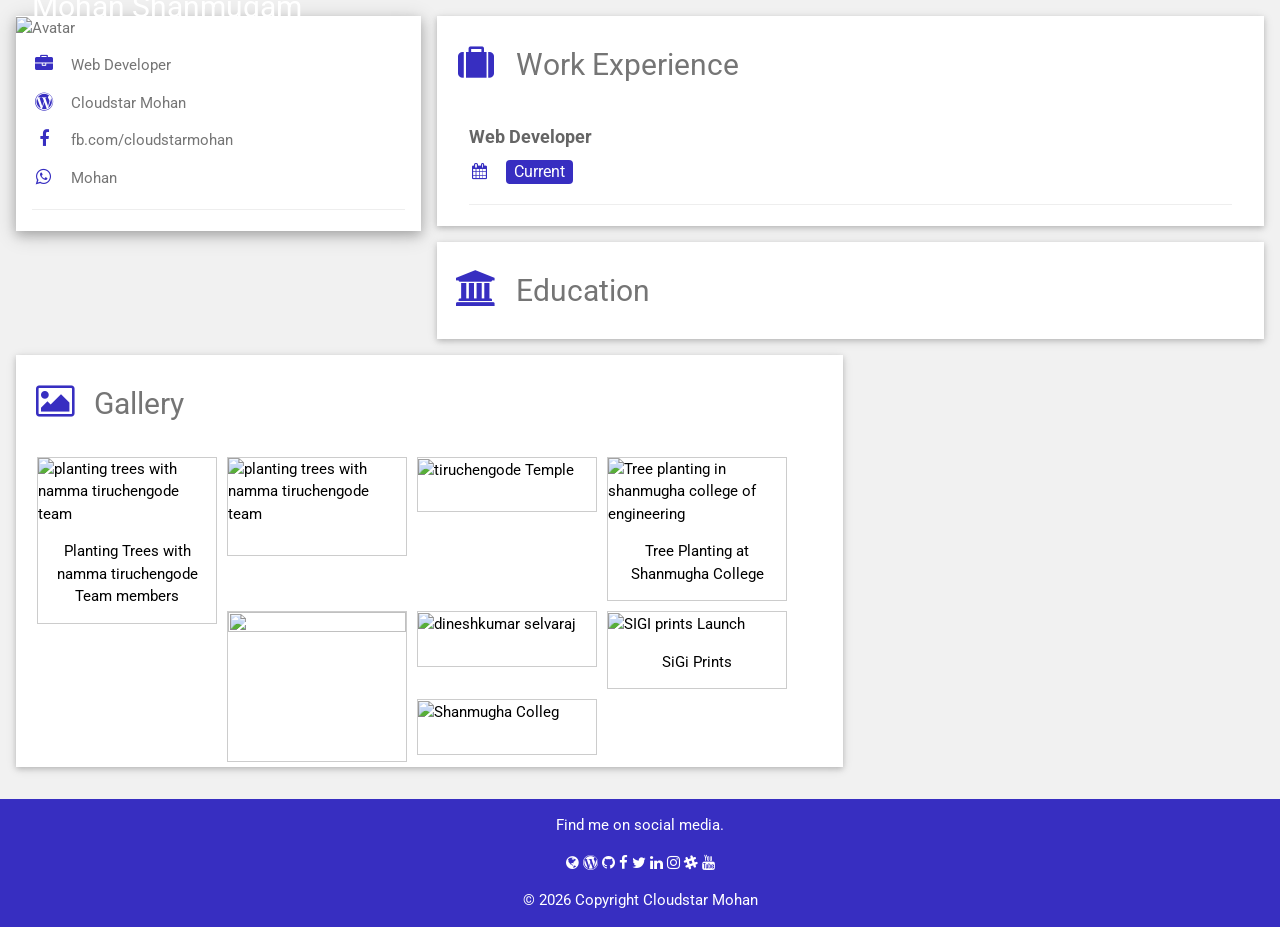
==== index.html @ 9fc10b06 "Updated images" ====
<!DOCTYPE html>
<html>
    <head>
        <title>Welcome to Mohan!</title>
        <meta charset="UTF-8">
        <meta name="description" content="Welcome to mohan If you never try,you will never know">
        <meta name="keywords" content="mohan shanmugam,mohan tiruchegode">
        <meta name="author" content="Cloudstar Mohan">
        <meta name="language" content="English">
        <meta name="title" content="Welcome to Mohan!">
        <meta http-equiv="Content-Type" content="text/html; charset=utf-8">
        <meta name="robots" content="index, follow">
        <meta name="viewport" content="width=device-width, initial-scale=1">
        <link rel="stylesheet" href="https://www.w3schools.com/w3css/4/w3.css">
        <link rel='stylesheet' href='https://fonts.googleapis.com/css?family=Roboto'>
        <link rel="stylesheet" href="https://cdnjs.cloudflare.com/ajax/libs/font-awesome/4.7.0/css/font-awesome.min.css">
        <script src="https://ajax.googleapis.com/ajax/libs/jquery/3.5.1/jquery.min.js"></script>
        <meta name="google-site-verification" content="20pYR0O_GjnphWqsQ9as8OMhZTx6H99dcuvhOZ9eCOA" />
    
        <link rel="apple-touch-icon" sizes="57x57" href="images/favicon/apple-icon-57x57.png">
        <link rel="apple-touch-icon" sizes="60x60" href="images/favicon/apple-icon-60x60.png">
        <link rel="apple-touch-icon" sizes="72x72" href="images/favicon/apple-icon-72x72.png">
        <link rel="apple-touch-icon" sizes="76x76" href="images/favicon/apple-icon-76x76.png">
        <link rel="apple-touch-icon" sizes="114x114" href="images/favicon/apple-icon-114x114.png">
        <link rel="apple-touch-icon" sizes="120x120" href="images/favicon/apple-icon-120x120.png">
        <link rel="apple-touch-icon" sizes="144x144" href="images/favicon/apple-icon-144x144.png">
        <link rel="apple-touch-icon" sizes="152x152" href="images/favicon/apple-icon-152x152.png">
        <link rel="apple-touch-icon" sizes="180x180" href="images/favicon/apple-icon-180x180.png">
        <link rel="icon" type="image/png" sizes="192x192"  href="images/favicon/android-icon-192x192.png">
        <link rel="icon" type="image/png" sizes="32x32" href="images/favicon/favicon-32x32.png">
        <link rel="icon" type="image/png" sizes="96x96" href="images/favicon/favicon-96x96.png">
        <link rel="icon" type="image/png" sizes="16x16" href="images/favicon/favicon-16x16.png">
        <link rel="manifest" href="images/favicon/manifest.json">
        <meta name="msapplication-TileColor" content="#ffffff">
        <meta name="msapplication-TileImage" content="/ms-icon-144x144.png">
        <meta name="theme-color" content="#ffffff">
        <script type="application/ld+json">
            {
              "@context": "https://schema.org/",
              "@type": "Person",
              "name": "Mohan Shanmugam",
              "url": "https://spmohansp.github.io/",
              "image": "https://pbs.twimg.com/profile_images/1181215652310159364/Az5nVfEx_400x400.jpg",
              "sameAs": [
                "https://www.facebook.com/cloudstarmohan",
                "https://twitter.com/cloudstarmohan",
                "https://www.instagram.com/cloudstarmohan/",
                "https://www.youtube.com/channel/UCcbaJ6l5lbjIK69pZAny0ig",
                "http://ca.linkedin.com/in/cloudstarmohan",
                "https://spmohansp.github.io/",
                "https://spmohansp.github.io/"
              ],
              "jobTitle": "Web Developer"  
            }
            </script>
        <style>
            html,body,h1,h2,h3,h4,h5,h6 {font-family: "Roboto", sans-serif}
        </style>
    </head>
    <body class="w3-light-grey">
        <!-- Page Container -->
        <div class="w3-content w3-margin-top" style="max-width:1400px;">
            <!-- The Grid -->
            <div class="w3-row-padding">
                <!-- Left Column -->
                <div class="w3-third">
                    <div class="w3-white w3-text-grey w3-card-4">
                        <div class="w3-display-container">
                            <img src="https://pbs.twimg.com/profile_images/1181215652310159364/Az5nVfEx.jpg" style="width:100%" alt="Avatar">
                            <div class="w3-display-bottomleft w3-container w3-text-black">
                                <h2 style="color: white;">Mohan Shanmugam</h2>
                            </div>
                        </div>
                        <div class="w3-container">
                            <p><i class="fa fa-briefcase fa-fw w3-margin-right w3-large w3-text-teal"></i>Web Developer</p>
                            <p><i class="fa fa-wordpress fa-fw w3-margin-right w3-large w3-text-teal"></i><a href="https://cloudstarmohan.wordpress.com?ref_src=cloudstarmohan.github.com" target="_blank" style="text-decoration: none;">Cloudstar Mohan</a></p>
                            <p><i class="fa fa-facebook fa-fw w3-margin-right w3-large w3-text-teal"></i><a href="https://www.facebook.com/cloudstarmohan" target="_blank" style="text-decoration: none;">fb.com/cloudstarmohan</a></p>
                            <p><i class="fa fa-whatsapp fa-fw w3-margin-right w3-large w3-text-teal"></i>Mohan</p>
                            <hr>
                        </div>
                    </div>
                    <br>
                    <!-- End Left Column -->
                </div>
                <!-- Right Column -->
                <div class="w3-twothird">
                    <div class="w3-container w3-card w3-white w3-margin-bottom">
                        <h2 class="w3-text-grey w3-padding-16"><i class="fa fa-suitcase fa-fw w3-margin-right w3-xxlarge w3-text-teal"></i>Work Experience</h2>
                        <div class="w3-container">
                            <h5 class="w3-opacity"><b>Web Developer</b></h5>
                            <h6 class="w3-text-teal"><i class="fa fa-calendar fa-fw w3-margin-right"></i><span class="w3-tag w3-teal w3-round">Current</span></h6>
                            <hr>
                        </div>
                    </div>
                </div>
                <!-- educational div start -->
                <div class="w3-twothird">
                    <div class="w3-container w3-card w3-white w3-margin-bottom">
                        <h2 class="w3-text-grey w3-padding-16"><i class="fa fa-university fa-fw w3-margin-right w3-xxlarge w3-text-teal"></i>Education</h2>
                    </div>
                </div>
                <!-- educational div end -->
                <!-- Gallery code start -->
                <div class="w3-twothird">
                    <div class="w3-container w3-card w3-white w3-margin-bottom">
                        <h2 class="w3-text-grey w3-padding-16"><i class="fa fa-picture-o fa-fw w3-margin-right w3-xxlarge w3-text-teal"></i>Gallery</h2>
                        <!-- gallery image div start -->
						<div class="gallery">
							<img src="https://pbs.twimg.com/media/EdORzdRUEAE439M?format=jpg"  alt="planting trees with namma tiruchengode team" width="600" height="400">
							<div class="desc">Planting Trees with namma tiruchengode Team members</div>
						</div>
						<div class="gallery">
							<img src="https://pbs.twimg.com/media/EGSGIFkVAAELLV9?format=jpg&name=medium"  alt="planting trees with namma tiruchengode team" width="600" height="400">
							<div class="desc"></div>
						</div>
                        <div class="gallery">
							<img src="https://pbs.twimg.com/media/DvCMXxbVAAAxocO?format=jpg&name=4096x4096"  alt="tiruchengode Temple" width="600" height="400">
							<div class="desc"></div>
						</div>
                        <div class="gallery">
							<img src="https://pbs.twimg.com/media/DnN-LceVYAAs_gH?format=jpg&name=4096x4096"  alt="Tree planting in shanmugha college of engineering" width="600" height="400">
							<div class="desc">Tree Planting at Shanmugha College</div>
						</div>
                        <div class="gallery">
							<img src="https://pbs.twimg.com/media/DhB4CJaVMAAocGD?format=jpg&name=4096x4096" width="600" height="400">
							<div class="desc"></div>
						</div>
                        <div class="gallery">
							<img src="https://pbs.twimg.com/media/DVNIh_hUMAAF3G3?format=jpg&name=4096x4096" alt="dineshkumar selvaraj" width="600" height="400">
							<div class="desc"></div>
						</div>
                        <div class="gallery">
							<img src="https://pbs.twimg.com/media/DR0stEOVQAEfaA_?format=jpg&name=large" alt="SIGI prints Launch" width="600" height="400">
							<div class="desc">SiGi Prints</div>
						</div>
                        <div class="gallery">
							<img src="https://pbs.twimg.com/media/ChxEnrcUgAEN3kF?format=jpg&name=900x900" alt="Shanmugha Colleg" width="600" height="400">
							<div class="desc"></div>
						</div>
						<!-- gallery image div end -->
                    </div>
                </div>
                <!-- gallery end -->
            </div>
        </div>
        <footer class="w3-container w3-teal w3-center w3-margin-top">
	        <p>Find me on social media.</p>
	       	<a href="https://spmohansp.github.io" target="_blank"><i class="fa fa-globe w3-hover-opacity"></i></a>
			<a href="https://cloudstarmohan.wordpress.com" target="_blank"><i class="fa fa-wordpress w3-hover-opacity"></i></a>
			<a href="https://github.com/spmohansp" target="_blank"><i class="fa fa-github w3-hover-opacity"></i></a>
			<a href="https://www.facebook.com/cloudstarmohan" target="_blank"><i class="fa fa-facebook w3-hover-opacity"></i></a>
			<a href="https://www.twitter.com/cloudstarmohan" target="_blank"><i class="fa fa-twitter w3-hover-opacity"></i></a>
			<a href="http://ca.linkedin.com/in/cloudstarmohan" target="_blank"><i class="fa fa-linkedin w3-hover-opacity"></i></a>
			<a href="https://www.instagram.com/cloudstarmohan/" target="_blank"><i class="fa fa-instagram w3-hover-opacity"></i></a>
			<a href="https://app.slack.com/client/T432XN8QH/D748UH8JZ" target="_blank"><i class="fa fa-slack w3-hover-opacity"></i></a>
			<a href="https://bit.ly/Padikattugal" target="_blank"><i class="fa fa-youtube w3-hover-opacity"></i></a>
            <p>© <span id="copyright"></span> Copyright <a href="https://spmohansp.github.io" target="_blank" style="text-decoration: none;">Cloudstar Mohan</a></p>
        </footer>
    </body>
    <style type="text/css">
    	.w3-teal, .w3-hover-teal:hover {
		    color: #fff!important;
		    background-color: #372ec1!important;
		}
		.w3-text-teal, .w3-hover-text-teal:hover {
		    color: #372ec1!important;
		}
		div.gallery {
		  margin: 5px;
		  border: 1px solid #ccc;
		  float: left;
		  width: 180px;
		}

		div.gallery:hover {
		  border: 2px solid #372ec1;
		}

		div.gallery img {
		  width: 100%;
		  height: auto;
		}

		div.desc {
		  padding: 15px;
		  text-align: center;
		}
    </style>
    <script>
        const d = new Date();
        $('#copyright').html(d.getFullYear());
    </script>
    <!-- Global site tag (gtag.js) - Google Analytics -->
    <script async src="https://www.googletagmanager.com/gtag/js?id=G-PQPQYTK1W7"></script>
    <script>
        window.dataLayer = window.dataLayer || [];
        function gtag(){dataLayer.push(arguments);}
        gtag('js', new Date());

        gtag('config', 'G-PQPQYTK1W7');
    </script>
</html>
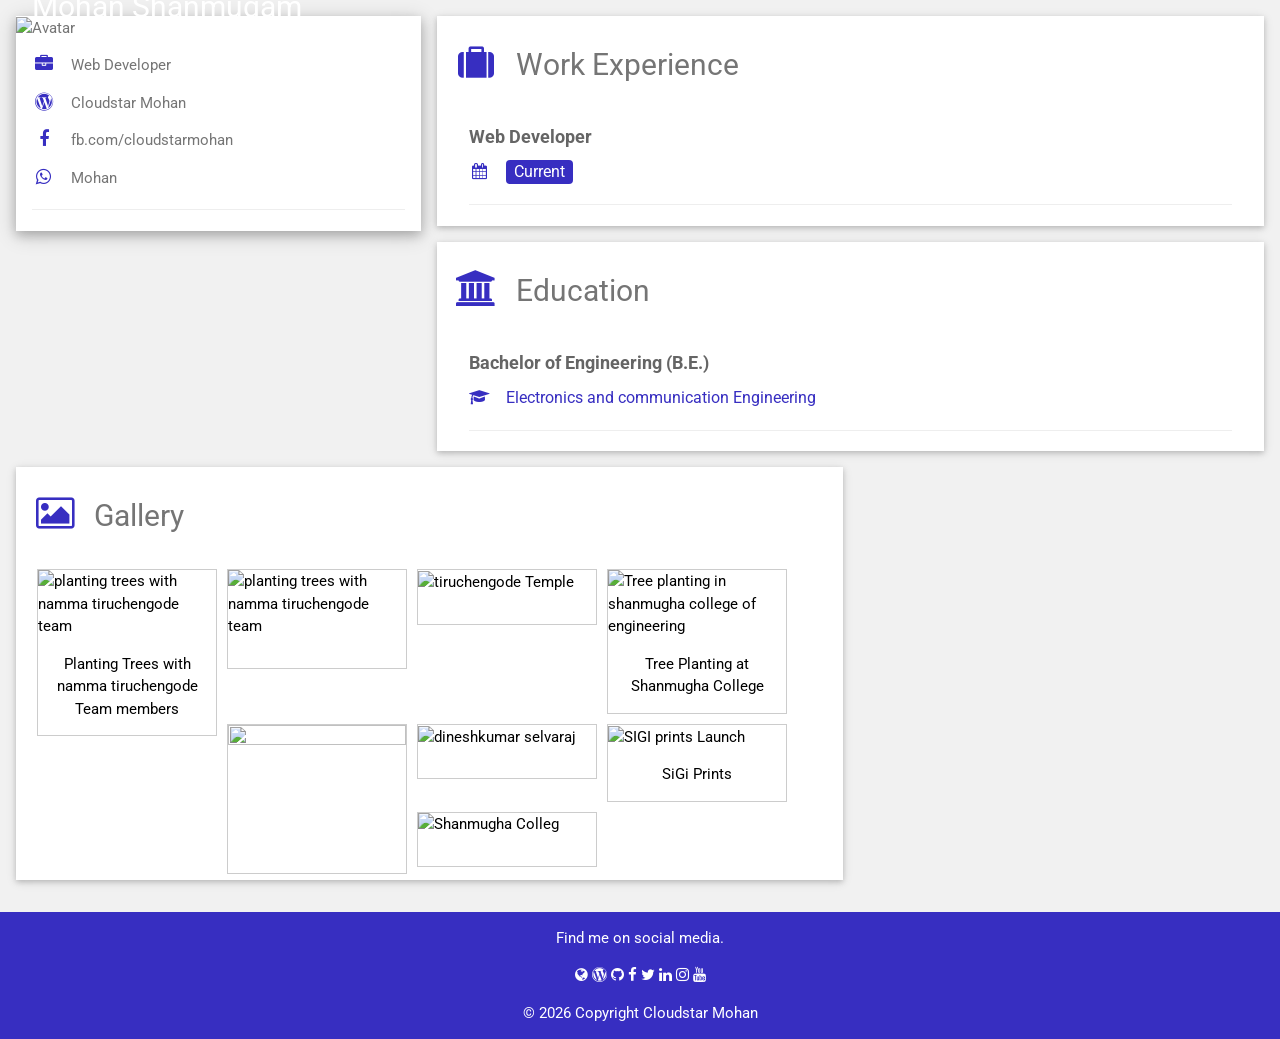
==== commit d967f411: "url changes" ====
--- a/index.html
+++ b/index.html
@@ -1,202 +1 @@
-<!DOCTYPE html>
-<html>
-    <head>
-        <title>Welcome to Mohan!</title>
-        <meta charset="UTF-8">
-        <meta name="description" content="Welcome to mohan If you never try,you will never know">
-        <meta name="keywords" content="mohan shanmugam,mohan tiruchegode">
-        <meta name="author" content="Cloudstar Mohan">
-        <meta name="language" content="English">
-        <meta name="title" content="Welcome to Mohan!">
-        <meta http-equiv="Content-Type" content="text/html; charset=utf-8">
-        <meta name="robots" content="index, follow">
-        <meta name="viewport" content="width=device-width, initial-scale=1">
-        <link rel="stylesheet" href="https://www.w3schools.com/w3css/4/w3.css">
-        <link rel='stylesheet' href='https://fonts.googleapis.com/css?family=Roboto'>
-        <link rel="stylesheet" href="https://cdnjs.cloudflare.com/ajax/libs/font-awesome/4.7.0/css/font-awesome.min.css">
-        <script src="https://ajax.googleapis.com/ajax/libs/jquery/3.5.1/jquery.min.js"></script>
-        <meta name="google-site-verification" content="20pYR0O_GjnphWqsQ9as8OMhZTx6H99dcuvhOZ9eCOA" />
-    
-        <link rel="apple-touch-icon" sizes="57x57" href="images/favicon/apple-icon-57x57.png">
-        <link rel="apple-touch-icon" sizes="60x60" href="images/favicon/apple-icon-60x60.png">
-        <link rel="apple-touch-icon" sizes="72x72" href="images/favicon/apple-icon-72x72.png">
-        <link rel="apple-touch-icon" sizes="76x76" href="images/favicon/apple-icon-76x76.png">
-        <link rel="apple-touch-icon" sizes="114x114" href="images/favicon/apple-icon-114x114.png">
-        <link rel="apple-touch-icon" sizes="120x120" href="images/favicon/apple-icon-120x120.png">
-        <link rel="apple-touch-icon" sizes="144x144" href="images/favicon/apple-icon-144x144.png">
-        <link rel="apple-touch-icon" sizes="152x152" href="images/favicon/apple-icon-152x152.png">
-        <link rel="apple-touch-icon" sizes="180x180" href="images/favicon/apple-icon-180x180.png">
-        <link rel="icon" type="image/png" sizes="192x192"  href="images/favicon/android-icon-192x192.png">
-        <link rel="icon" type="image/png" sizes="32x32" href="images/favicon/favicon-32x32.png">
-        <link rel="icon" type="image/png" sizes="96x96" href="images/favicon/favicon-96x96.png">
-        <link rel="icon" type="image/png" sizes="16x16" href="images/favicon/favicon-16x16.png">
-        <link rel="manifest" href="images/favicon/manifest.json">
-        <meta name="msapplication-TileColor" content="#ffffff">
-        <meta name="msapplication-TileImage" content="/ms-icon-144x144.png">
-        <meta name="theme-color" content="#ffffff">
-        <script type="application/ld+json">
-            {
-              "@context": "https://schema.org/",
-              "@type": "Person",
-              "name": "Mohan Shanmugam",
-              "url": "https://spmohansp.github.io/",
-              "image": "https://pbs.twimg.com/profile_images/1181215652310159364/Az5nVfEx_400x400.jpg",
-              "sameAs": [
-                "https://www.facebook.com/cloudstarmohan",
-                "https://twitter.com/cloudstarmohan",
-                "https://www.instagram.com/cloudstarmohan/",
-                "https://www.youtube.com/channel/UCcbaJ6l5lbjIK69pZAny0ig",
-                "http://ca.linkedin.com/in/cloudstarmohan",
-                "https://spmohansp.github.io/",
-                "https://spmohansp.github.io/"
-              ],
-              "jobTitle": "Web Developer"  
-            }
-            </script>
-        <style>
-            html,body,h1,h2,h3,h4,h5,h6 {font-family: "Roboto", sans-serif}
-        </style>
-    </head>
-    <body class="w3-light-grey">
-        <!-- Page Container -->
-        <div class="w3-content w3-margin-top" style="max-width:1400px;">
-            <!-- The Grid -->
-            <div class="w3-row-padding">
-                <!-- Left Column -->
-                <div class="w3-third">
-                    <div class="w3-white w3-text-grey w3-card-4">
-                        <div class="w3-display-container">
-                            <img src="https://pbs.twimg.com/profile_images/1181215652310159364/Az5nVfEx.jpg" style="width:100%" alt="Avatar">
-                            <div class="w3-display-bottomleft w3-container w3-text-black">
-                                <h2 style="color: white;">Mohan Shanmugam</h2>
-                            </div>
-                        </div>
-                        <div class="w3-container">
-                            <p><i class="fa fa-briefcase fa-fw w3-margin-right w3-large w3-text-teal"></i>Web Developer</p>
-                            <p><i class="fa fa-wordpress fa-fw w3-margin-right w3-large w3-text-teal"></i><a href="https://cloudstarmohan.wordpress.com?ref_src=cloudstarmohan.github.com" target="_blank" style="text-decoration: none;">Cloudstar Mohan</a></p>
-                            <p><i class="fa fa-facebook fa-fw w3-margin-right w3-large w3-text-teal"></i><a href="https://www.facebook.com/cloudstarmohan" target="_blank" style="text-decoration: none;">fb.com/cloudstarmohan</a></p>
-                            <p><i class="fa fa-whatsapp fa-fw w3-margin-right w3-large w3-text-teal"></i>Mohan</p>
-                            <hr>
-                        </div>
-                    </div>
-                    <br>
-                    <!-- End Left Column -->
-                </div>
-                <!-- Right Column -->
-                <div class="w3-twothird">
-                    <div class="w3-container w3-card w3-white w3-margin-bottom">
-                        <h2 class="w3-text-grey w3-padding-16"><i class="fa fa-suitcase fa-fw w3-margin-right w3-xxlarge w3-text-teal"></i>Work Experience</h2>
-                        <div class="w3-container">
-                            <h5 class="w3-opacity"><b>Web Developer</b></h5>
-                            <h6 class="w3-text-teal"><i class="fa fa-calendar fa-fw w3-margin-right"></i><span class="w3-tag w3-teal w3-round">Current</span></h6>
-                            <hr>
-                        </div>
-                    </div>
-                </div>
-                <!-- educational div start -->
-                <div class="w3-twothird">
-                    <div class="w3-container w3-card w3-white w3-margin-bottom">
-                        <h2 class="w3-text-grey w3-padding-16"><i class="fa fa-university fa-fw w3-margin-right w3-xxlarge w3-text-teal"></i>Education</h2>
-                    </div>
-                </div>
-                <!-- educational div end -->
-                <!-- Gallery code start -->
-                <div class="w3-twothird">
-                    <div class="w3-container w3-card w3-white w3-margin-bottom">
-                        <h2 class="w3-text-grey w3-padding-16"><i class="fa fa-picture-o fa-fw w3-margin-right w3-xxlarge w3-text-teal"></i>Gallery</h2>
-                        <!-- gallery image div start -->
-						<div class="gallery">
-							<img src="https://pbs.twimg.com/media/EdORzdRUEAE439M?format=jpg"  alt="planting trees with namma tiruchengode team" width="600" height="400">
-							<div class="desc">Planting Trees with namma tiruchengode Team members</div>
-						</div>
-						<div class="gallery">
-							<img src="https://pbs.twimg.com/media/EGSGIFkVAAELLV9?format=jpg&name=medium"  alt="planting trees with namma tiruchengode team" width="600" height="400">
-							<div class="desc"></div>
-						</div>
-                        <div class="gallery">
-							<img src="https://pbs.twimg.com/media/DvCMXxbVAAAxocO?format=jpg&name=4096x4096"  alt="tiruchengode Temple" width="600" height="400">
-							<div class="desc"></div>
-						</div>
-                        <div class="gallery">
-							<img src="https://pbs.twimg.com/media/DnN-LceVYAAs_gH?format=jpg&name=4096x4096"  alt="Tree planting in shanmugha college of engineering" width="600" height="400">
-							<div class="desc">Tree Planting at Shanmugha College</div>
-						</div>
-                        <div class="gallery">
-							<img src="https://pbs.twimg.com/media/DhB4CJaVMAAocGD?format=jpg&name=4096x4096" width="600" height="400">
-							<div class="desc"></div>
-						</div>
-                        <div class="gallery">
-							<img src="https://pbs.twimg.com/media/DVNIh_hUMAAF3G3?format=jpg&name=4096x4096" alt="dineshkumar selvaraj" width="600" height="400">
-							<div class="desc"></div>
-						</div>
-                        <div class="gallery">
-							<img src="https://pbs.twimg.com/media/DR0stEOVQAEfaA_?format=jpg&name=large" alt="SIGI prints Launch" width="600" height="400">
-							<div class="desc">SiGi Prints</div>
-						</div>
-                        <div class="gallery">
-							<img src="https://pbs.twimg.com/media/ChxEnrcUgAEN3kF?format=jpg&name=900x900" alt="Shanmugha Colleg" width="600" height="400">
-							<div class="desc"></div>
-						</div>
-						<!-- gallery image div end -->
-                    </div>
-                </div>
-                <!-- gallery end -->
-            </div>
-        </div>
-        <footer class="w3-container w3-teal w3-center w3-margin-top">
-	        <p>Find me on social media.</p>
-	       	<a href="https://spmohansp.github.io" target="_blank"><i class="fa fa-globe w3-hover-opacity"></i></a>
-			<a href="https://cloudstarmohan.wordpress.com" target="_blank"><i class="fa fa-wordpress w3-hover-opacity"></i></a>
-			<a href="https://github.com/spmohansp" target="_blank"><i class="fa fa-github w3-hover-opacity"></i></a>
-			<a href="https://www.facebook.com/cloudstarmohan" target="_blank"><i class="fa fa-facebook w3-hover-opacity"></i></a>
-			<a href="https://www.twitter.com/cloudstarmohan" target="_blank"><i class="fa fa-twitter w3-hover-opacity"></i></a>
-			<a href="http://ca.linkedin.com/in/cloudstarmohan" target="_blank"><i class="fa fa-linkedin w3-hover-opacity"></i></a>
-			<a href="https://www.instagram.com/cloudstarmohan/" target="_blank"><i class="fa fa-instagram w3-hover-opacity"></i></a>
-			<a href="https://app.slack.com/client/T432XN8QH/D748UH8JZ" target="_blank"><i class="fa fa-slack w3-hover-opacity"></i></a>
-			<a href="https://bit.ly/Padikattugal" target="_blank"><i class="fa fa-youtube w3-hover-opacity"></i></a>
-            <p>© <span id="copyright"></span> Copyright <a href="https://spmohansp.github.io" target="_blank" style="text-decoration: none;">Cloudstar Mohan</a></p>
-        </footer>
-    </body>
-    <style type="text/css">
-    	.w3-teal, .w3-hover-teal:hover {
-		    color: #fff!important;
-		    background-color: #372ec1!important;
-		}
-		.w3-text-teal, .w3-hover-text-teal:hover {
-		    color: #372ec1!important;
-		}
-		div.gallery {
-		  margin: 5px;
-		  border: 1px solid #ccc;
-		  float: left;
-		  width: 180px;
-		}
-
-		div.gallery:hover {
-		  border: 2px solid #372ec1;
-		}
-
-		div.gallery img {
-		  width: 100%;
-		  height: auto;
-		}
-
-		div.desc {
-		  padding: 15px;
-		  text-align: center;
-		}
-    </style>
-    <script>
-        const d = new Date();
-        $('#copyright').html(d.getFullYear());
-    </script>
-    <!-- Global site tag (gtag.js) - Google Analytics -->
-    <script async src="https://www.googletagmanager.com/gtag/js?id=G-PQPQYTK1W7"></script>
-    <script>
-        window.dataLayer = window.dataLayer || [];
-        function gtag(){dataLayer.push(arguments);}
-        gtag('js', new Date());
-
-        gtag('config', 'G-PQPQYTK1W7');
-    </script>
-</html>
+<!DOCTYPE html> <html> <head> <title>Welcome to Mohan!</title> <meta charset="UTF-8"> <meta name="description" content="Welcome to mohan If you never try,you will never know"> <meta name="keywords" content="mohan shanmugam,mohan tiruchegode"> <meta name="author" content="Cloudstar Mohan"> <meta name="language" content="English"> <meta name="title" content="Welcome to Mohan!"> <meta http-equiv="Content-Type" content="text/html; charset=utf-8"> <meta name="robots" content="index, follow"> <meta name="viewport" content="width=device-width, initial-scale=1"> <link rel="stylesheet" href="https://www.w3schools.com/w3css/4/w3.css"> <link rel='stylesheet' href='https://fonts.googleapis.com/css?family=Roboto'> <link rel="stylesheet" href="https://cdnjs.cloudflare.com/ajax/libs/font-awesome/4.7.0/css/font-awesome.min.css"> <script src="https://ajax.googleapis.com/ajax/libs/jquery/3.5.1/jquery.min.js"></script> <meta name="google-site-verification" content="20pYR0O_GjnphWqsQ9as8OMhZTx6H99dcuvhOZ9eCOA" /> <link rel="apple-touch-icon" sizes="57x57" href="images/favicon/apple-icon-57x57.png"> <link rel="apple-touch-icon" sizes="60x60" href="images/favicon/apple-icon-60x60.png"> <link rel="apple-touch-icon" sizes="72x72" href="images/favicon/apple-icon-72x72.png"> <link rel="apple-touch-icon" sizes="76x76" href="images/favicon/apple-icon-76x76.png"> <link rel="apple-touch-icon" sizes="114x114" href="images/favicon/apple-icon-114x114.png"> <link rel="apple-touch-icon" sizes="120x120" href="images/favicon/apple-icon-120x120.png"> <link rel="apple-touch-icon" sizes="144x144" href="images/favicon/apple-icon-144x144.png"> <link rel="apple-touch-icon" sizes="152x152" href="images/favicon/apple-icon-152x152.png"> <link rel="apple-touch-icon" sizes="180x180" href="images/favicon/apple-icon-180x180.png"> <link rel="icon" type="image/png" sizes="192x192"  href="images/favicon/android-icon-192x192.png"> <link rel="icon" type="image/png" sizes="32x32" href="images/favicon/favicon-32x32.png"> <link rel="icon" type="image/png" sizes="96x96" href="images/favicon/favicon-96x96.png"> <link rel="icon" type="image/png" sizes="16x16" href="images/favicon/favicon-16x16.png"> <link rel="manifest" href="images/favicon/manifest.json"> <meta name="msapplication-TileColor" content="#ffffff"> <meta name="msapplication-TileImage" content="/ms-icon-144x144.png"> <meta name="theme-color" content="#ffffff"> <script type="application/ld+json"> { "@context": "https://schema.org/", "@type": "Person", "name": "Mohan Shanmugam", "url": "https://spmohansp.github.io/", "image": "https://pbs.twimg.com/profile_images/1181215652310159364/Az5nVfEx_400x400.jpg", "sameAs": [ "https://www.facebook.com/cloudstarmohan", "https://twitter.com/cloudstarmohan", "https://www.instagram.com/cloudstarmohan/", "https://www.youtube.com/channel/UCcbaJ6l5lbjIK69pZAny0ig", "http://ca.linkedin.com/in/cloudstarmohan", "https://spmohansp.github.io/", "https://spmohansp.github.io/" ], "jobTitle": "Web Developer" } </script> <style> html,body,h1,h2,h3,h4,h5,h6 {font-family: "Roboto", sans-serif} </style> </head> <body class="w3-light-grey"> <!-- Page Container --> <div class="w3-content w3-margin-top" style="max-width:1400px;"> <!-- The Grid --> <div class="w3-row-padding"> <!-- Left Column --> <div class="w3-third"> <div class="w3-white w3-text-grey w3-card-4"> <div class="w3-display-container"> <img src="https://pbs.twimg.com/profile_images/1181215652310159364/Az5nVfEx.jpg" style="width:100%" alt="Avatar"> <div class="w3-display-bottomleft w3-container w3-text-black"> <h2 style="color: white;">Mohan Shanmugam</h2> </div> </div> <div class="w3-container"> <p><i class="fa fa-briefcase fa-fw w3-margin-right w3-large w3-text-teal"></i>Web Developer</p> <p><i class="fa fa-wordpress fa-fw w3-margin-right w3-large w3-text-teal"></i><a href="https://cloudstarmohan.wordpress.com?ref_src=spmohansp.github.com" target="_blank" style="text-decoration: none;">Cloudstar Mohan</a></p> <p><i class="fa fa-facebook fa-fw w3-margin-right w3-large w3-text-teal"></i><a href="https://www.facebook.com/cloudstarmohan" target="_blank" style="text-decoration: none;">fb.com/cloudstarmohan</a></p> <p><i class="fa fa-whatsapp fa-fw w3-margin-right w3-large w3-text-teal"></i>Mohan</p> <hr> </div> </div> <br> <!-- End Left Column --> </div> <!-- Right Column --> <div class="w3-twothird"> <div class="w3-container w3-card w3-white w3-margin-bottom"> <h2 class="w3-text-grey w3-padding-16"><i class="fa fa-suitcase fa-fw w3-margin-right w3-xxlarge w3-text-teal"></i>Work Experience</h2> <div class="w3-container"> <h5 class="w3-opacity"><b>Web Developer</b></h5> <h6 class="w3-text-teal"><i class="fa fa-calendar fa-fw w3-margin-right"></i><span class="w3-tag w3-teal w3-round">Current</span></h6> <hr> </div> </div> </div> <!-- educational div start --> <div class="w3-twothird"> <div class="w3-container w3-card w3-white w3-margin-bottom"> <h2 class="w3-text-grey w3-padding-16"><i class="fa fa-university fa-fw w3-margin-right w3-xxlarge w3-text-teal"></i>Education</h2> <div class="w3-container"> <h5 class="w3-opacity"><b>Bachelor of Engineering (B.E.)</b></h5> <h6 class="w3-text-teal"><i class="fa fa-graduation-cap fa-fw w3-margin-right"></i>Electronics and communication Engineering</h6> <hr> </div> </div> </div> <!-- educational div end --> <!-- Gallery code start --> <div class="w3-twothird"> <div class="w3-container w3-card w3-white w3-margin-bottom"> <h2 class="w3-text-grey w3-padding-16"><i class="fa fa-picture-o fa-fw w3-margin-right w3-xxlarge w3-text-teal"></i>Gallery</h2> <!-- gallery image div start --> <div class="gallery"> <img src="https://pbs.twimg.com/media/EdORzdRUEAE439M?format=jpg"  alt="planting trees with namma tiruchengode team" width="600" height="400"> <div class="desc">Planting Trees with namma tiruchengode Team members</div> </div> <div class="gallery"> <img src="https://pbs.twimg.com/media/EGSGIFkVAAELLV9?format=jpg&name=medium"  alt="planting trees with namma tiruchengode team" width="600" height="400"> <div class="desc"></div> </div> <div class="gallery"> <img src="https://pbs.twimg.com/media/DvCMXxbVAAAxocO?format=jpg&name=4096x4096"  alt="tiruchengode Temple" width="600" height="400"> <div class="desc"></div> </div> <div class="gallery"> <img src="https://pbs.twimg.com/media/DnN-LceVYAAs_gH?format=jpg&name=4096x4096"  alt="Tree planting in shanmugha college of engineering" width="600" height="400"> <div class="desc">Tree Planting at Shanmugha College</div> </div> <div class="gallery"> <img src="https://pbs.twimg.com/media/DhB4CJaVMAAocGD?format=jpg&name=4096x4096" width="600" height="400"> <div class="desc"></div> </div> <div class="gallery"> <img src="https://pbs.twimg.com/media/DVNIh_hUMAAF3G3?format=jpg&name=4096x4096" alt="dineshkumar selvaraj" width="600" height="400"> <div class="desc"></div> </div> <div class="gallery"> <img src="https://pbs.twimg.com/media/DR0stEOVQAEfaA_?format=jpg&name=large" alt="SIGI prints Launch" width="600" height="400"> <div class="desc">SiGi Prints</div> </div> <div class="gallery"> <img src="https://pbs.twimg.com/media/ChxEnrcUgAEN3kF?format=jpg&name=900x900" alt="Shanmugha Colleg" width="600" height="400"> <div class="desc"></div> </div> <!-- gallery image div end --> </div> </div> <!-- gallery end --> </div> </div> <footer class="w3-container w3-teal w3-center w3-margin-top"> <p>Find me on social media.</p> <a href="https://spmohansp.github.io" target="_blank"><i class="fa fa-globe w3-hover-opacity"></i></a> <a href="https://cloudstarmohan.wordpress.com" target="_blank"><i class="fa fa-wordpress w3-hover-opacity"></i></a> <a href="https://github.com/spmohansp" target="_blank"><i class="fa fa-github w3-hover-opacity"></i></a> <a href="https://www.facebook.com/cloudstarmohan" target="_blank"><i class="fa fa-facebook w3-hover-opacity"></i></a> <a href="https://www.twitter.com/cloudstarmohan" target="_blank"><i class="fa fa-twitter w3-hover-opacity"></i></a> <a href="http://ca.linkedin.com/in/cloudstarmohan" target="_blank"><i class="fa fa-linkedin w3-hover-opacity"></i></a> <a href="https://www.instagram.com/cloudstarmohan/" target="_blank"><i class="fa fa-instagram w3-hover-opacity"></i></a> <a href="https://bit.ly/Padikattugal" target="_blank"><i class="fa fa-youtube w3-hover-opacity"></i></a> <p>© <span id="copyright"></span> Copyright <a href="https://spmohansp.github.io" target="_blank" style="text-decoration: none;">Cloudstar Mohan</a></p> </footer> </body> <style type="text/css"> .w3-teal, .w3-hover-teal:hover { color: #fff!important; background-color: #372ec1!important; } .w3-text-teal, .w3-hover-text-teal:hover { color: #372ec1!important; } div.gallery { margin: 5px; border: 1px solid #ccc; float: left; width: 180px; } div.gallery:hover { border: 2px solid #372ec1; } div.gallery img { width: 100%; height: auto; } div.desc { padding: 15px; text-align: center; } </style> <script> const d = new Date(); $('#copyright').html(d.getFullYear()); </script> <!-- Global site tag (gtag.js) - Google Analytics --> <script async src="https://www.googletagmanager.com/gtag/js?id=G-PQPQYTK1W7"></script> <script> window.dataLayer = window.dataLayer || []; function gtag(){dataLayer.push(arguments);} gtag('js', new Date()); gtag('config', 'G-PQPQYTK1W7'); </script> </html>
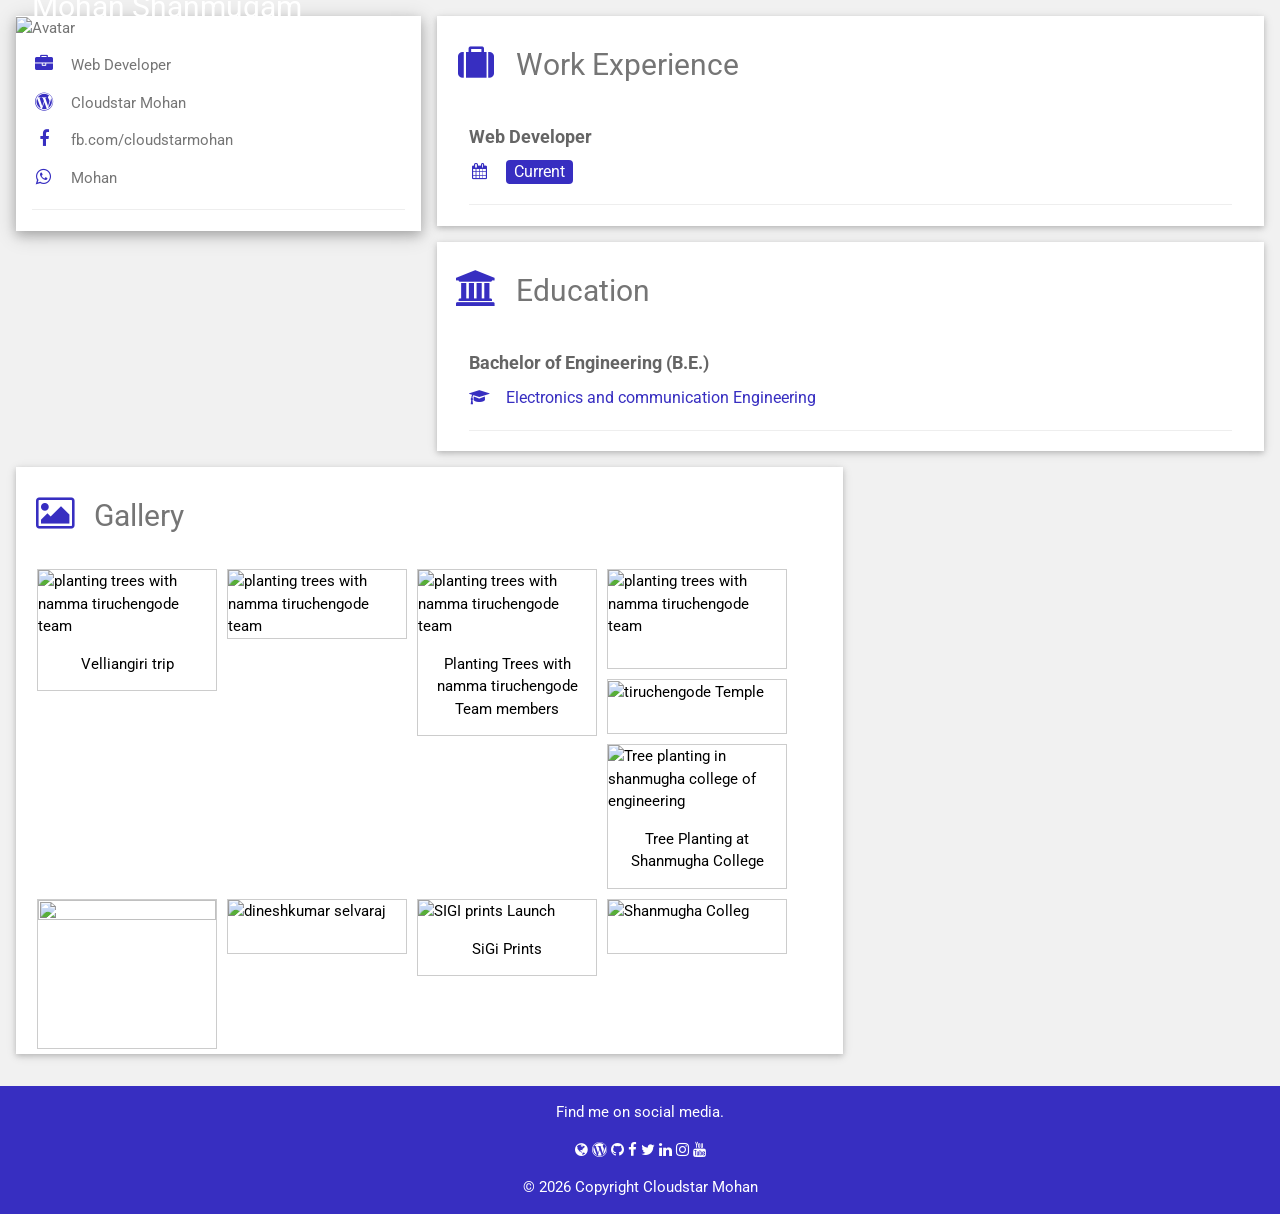
==== commit bdce7174: "Image changes" ====
--- a/index.html
+++ b/index.html
@@ -1 +1,213 @@
-<!DOCTYPE html> <html> <head> <title>Welcome to Mohan!</title> <meta charset="UTF-8"> <meta name="description" content="Welcome to mohan If you never try,you will never know"> <meta name="keywords" content="mohan shanmugam,mohan tiruchegode"> <meta name="author" content="Cloudstar Mohan"> <meta name="language" content="English"> <meta name="title" content="Welcome to Mohan!"> <meta http-equiv="Content-Type" content="text/html; charset=utf-8"> <meta name="robots" content="index, follow"> <meta name="viewport" content="width=device-width, initial-scale=1"> <link rel="stylesheet" href="https://www.w3schools.com/w3css/4/w3.css"> <link rel='stylesheet' href='https://fonts.googleapis.com/css?family=Roboto'> <link rel="stylesheet" href="https://cdnjs.cloudflare.com/ajax/libs/font-awesome/4.7.0/css/font-awesome.min.css"> <script src="https://ajax.googleapis.com/ajax/libs/jquery/3.5.1/jquery.min.js"></script> <meta name="google-site-verification" content="20pYR0O_GjnphWqsQ9as8OMhZTx6H99dcuvhOZ9eCOA" /> <link rel="apple-touch-icon" sizes="57x57" href="images/favicon/apple-icon-57x57.png"> <link rel="apple-touch-icon" sizes="60x60" href="images/favicon/apple-icon-60x60.png"> <link rel="apple-touch-icon" sizes="72x72" href="images/favicon/apple-icon-72x72.png"> <link rel="apple-touch-icon" sizes="76x76" href="images/favicon/apple-icon-76x76.png"> <link rel="apple-touch-icon" sizes="114x114" href="images/favicon/apple-icon-114x114.png"> <link rel="apple-touch-icon" sizes="120x120" href="images/favicon/apple-icon-120x120.png"> <link rel="apple-touch-icon" sizes="144x144" href="images/favicon/apple-icon-144x144.png"> <link rel="apple-touch-icon" sizes="152x152" href="images/favicon/apple-icon-152x152.png"> <link rel="apple-touch-icon" sizes="180x180" href="images/favicon/apple-icon-180x180.png"> <link rel="icon" type="image/png" sizes="192x192"  href="images/favicon/android-icon-192x192.png"> <link rel="icon" type="image/png" sizes="32x32" href="images/favicon/favicon-32x32.png"> <link rel="icon" type="image/png" sizes="96x96" href="images/favicon/favicon-96x96.png"> <link rel="icon" type="image/png" sizes="16x16" href="images/favicon/favicon-16x16.png"> <link rel="manifest" href="images/favicon/manifest.json"> <meta name="msapplication-TileColor" content="#ffffff"> <meta name="msapplication-TileImage" content="/ms-icon-144x144.png"> <meta name="theme-color" content="#ffffff"> <script type="application/ld+json"> { "@context": "https://schema.org/", "@type": "Person", "name": "Mohan Shanmugam", "url": "https://spmohansp.github.io/", "image": "https://pbs.twimg.com/profile_images/1181215652310159364/Az5nVfEx_400x400.jpg", "sameAs": [ "https://www.facebook.com/cloudstarmohan", "https://twitter.com/cloudstarmohan", "https://www.instagram.com/cloudstarmohan/", "https://www.youtube.com/channel/UCcbaJ6l5lbjIK69pZAny0ig", "http://ca.linkedin.com/in/cloudstarmohan", "https://spmohansp.github.io/", "https://spmohansp.github.io/" ], "jobTitle": "Web Developer" } </script> <style> html,body,h1,h2,h3,h4,h5,h6 {font-family: "Roboto", sans-serif} </style> </head> <body class="w3-light-grey"> <!-- Page Container --> <div class="w3-content w3-margin-top" style="max-width:1400px;"> <!-- The Grid --> <div class="w3-row-padding"> <!-- Left Column --> <div class="w3-third"> <div class="w3-white w3-text-grey w3-card-4"> <div class="w3-display-container"> <img src="https://pbs.twimg.com/profile_images/1181215652310159364/Az5nVfEx.jpg" style="width:100%" alt="Avatar"> <div class="w3-display-bottomleft w3-container w3-text-black"> <h2 style="color: white;">Mohan Shanmugam</h2> </div> </div> <div class="w3-container"> <p><i class="fa fa-briefcase fa-fw w3-margin-right w3-large w3-text-teal"></i>Web Developer</p> <p><i class="fa fa-wordpress fa-fw w3-margin-right w3-large w3-text-teal"></i><a href="https://cloudstarmohan.wordpress.com?ref_src=spmohansp.github.com" target="_blank" style="text-decoration: none;">Cloudstar Mohan</a></p> <p><i class="fa fa-facebook fa-fw w3-margin-right w3-large w3-text-teal"></i><a href="https://www.facebook.com/cloudstarmohan" target="_blank" style="text-decoration: none;">fb.com/cloudstarmohan</a></p> <p><i class="fa fa-whatsapp fa-fw w3-margin-right w3-large w3-text-teal"></i>Mohan</p> <hr> </div> </div> <br> <!-- End Left Column --> </div> <!-- Right Column --> <div class="w3-twothird"> <div class="w3-container w3-card w3-white w3-margin-bottom"> <h2 class="w3-text-grey w3-padding-16"><i class="fa fa-suitcase fa-fw w3-margin-right w3-xxlarge w3-text-teal"></i>Work Experience</h2> <div class="w3-container"> <h5 class="w3-opacity"><b>Web Developer</b></h5> <h6 class="w3-text-teal"><i class="fa fa-calendar fa-fw w3-margin-right"></i><span class="w3-tag w3-teal w3-round">Current</span></h6> <hr> </div> </div> </div> <!-- educational div start --> <div class="w3-twothird"> <div class="w3-container w3-card w3-white w3-margin-bottom"> <h2 class="w3-text-grey w3-padding-16"><i class="fa fa-university fa-fw w3-margin-right w3-xxlarge w3-text-teal"></i>Education</h2> <div class="w3-container"> <h5 class="w3-opacity"><b>Bachelor of Engineering (B.E.)</b></h5> <h6 class="w3-text-teal"><i class="fa fa-graduation-cap fa-fw w3-margin-right"></i>Electronics and communication Engineering</h6> <hr> </div> </div> </div> <!-- educational div end --> <!-- Gallery code start --> <div class="w3-twothird"> <div class="w3-container w3-card w3-white w3-margin-bottom"> <h2 class="w3-text-grey w3-padding-16"><i class="fa fa-picture-o fa-fw w3-margin-right w3-xxlarge w3-text-teal"></i>Gallery</h2> <!-- gallery image div start --> <div class="gallery"> <img src="https://pbs.twimg.com/media/EdORzdRUEAE439M?format=jpg"  alt="planting trees with namma tiruchengode team" width="600" height="400"> <div class="desc">Planting Trees with namma tiruchengode Team members</div> </div> <div class="gallery"> <img src="https://pbs.twimg.com/media/EGSGIFkVAAELLV9?format=jpg&name=medium"  alt="planting trees with namma tiruchengode team" width="600" height="400"> <div class="desc"></div> </div> <div class="gallery"> <img src="https://pbs.twimg.com/media/DvCMXxbVAAAxocO?format=jpg&name=4096x4096"  alt="tiruchengode Temple" width="600" height="400"> <div class="desc"></div> </div> <div class="gallery"> <img src="https://pbs.twimg.com/media/DnN-LceVYAAs_gH?format=jpg&name=4096x4096"  alt="Tree planting in shanmugha college of engineering" width="600" height="400"> <div class="desc">Tree Planting at Shanmugha College</div> </div> <div class="gallery"> <img src="https://pbs.twimg.com/media/DhB4CJaVMAAocGD?format=jpg&name=4096x4096" width="600" height="400"> <div class="desc"></div> </div> <div class="gallery"> <img src="https://pbs.twimg.com/media/DVNIh_hUMAAF3G3?format=jpg&name=4096x4096" alt="dineshkumar selvaraj" width="600" height="400"> <div class="desc"></div> </div> <div class="gallery"> <img src="https://pbs.twimg.com/media/DR0stEOVQAEfaA_?format=jpg&name=large" alt="SIGI prints Launch" width="600" height="400"> <div class="desc">SiGi Prints</div> </div> <div class="gallery"> <img src="https://pbs.twimg.com/media/ChxEnrcUgAEN3kF?format=jpg&name=900x900" alt="Shanmugha Colleg" width="600" height="400"> <div class="desc"></div> </div> <!-- gallery image div end --> </div> </div> <!-- gallery end --> </div> </div> <footer class="w3-container w3-teal w3-center w3-margin-top"> <p>Find me on social media.</p> <a href="https://spmohansp.github.io" target="_blank"><i class="fa fa-globe w3-hover-opacity"></i></a> <a href="https://cloudstarmohan.wordpress.com" target="_blank"><i class="fa fa-wordpress w3-hover-opacity"></i></a> <a href="https://github.com/spmohansp" target="_blank"><i class="fa fa-github w3-hover-opacity"></i></a> <a href="https://www.facebook.com/cloudstarmohan" target="_blank"><i class="fa fa-facebook w3-hover-opacity"></i></a> <a href="https://www.twitter.com/cloudstarmohan" target="_blank"><i class="fa fa-twitter w3-hover-opacity"></i></a> <a href="http://ca.linkedin.com/in/cloudstarmohan" target="_blank"><i class="fa fa-linkedin w3-hover-opacity"></i></a> <a href="https://www.instagram.com/cloudstarmohan/" target="_blank"><i class="fa fa-instagram w3-hover-opacity"></i></a> <a href="https://bit.ly/Padikattugal" target="_blank"><i class="fa fa-youtube w3-hover-opacity"></i></a> <p>© <span id="copyright"></span> Copyright <a href="https://spmohansp.github.io" target="_blank" style="text-decoration: none;">Cloudstar Mohan</a></p> </footer> </body> <style type="text/css"> .w3-teal, .w3-hover-teal:hover { color: #fff!important; background-color: #372ec1!important; } .w3-text-teal, .w3-hover-text-teal:hover { color: #372ec1!important; } div.gallery { margin: 5px; border: 1px solid #ccc; float: left; width: 180px; } div.gallery:hover { border: 2px solid #372ec1; } div.gallery img { width: 100%; height: auto; } div.desc { padding: 15px; text-align: center; } </style> <script> const d = new Date(); $('#copyright').html(d.getFullYear()); </script> <!-- Global site tag (gtag.js) - Google Analytics --> <script async src="https://www.googletagmanager.com/gtag/js?id=G-PQPQYTK1W7"></script> <script> window.dataLayer = window.dataLayer || []; function gtag(){dataLayer.push(arguments);} gtag('js', new Date()); gtag('config', 'G-PQPQYTK1W7'); </script> </html>+<!DOCTYPE html>
+<html>
+    <head>
+        <title>Welcome to Mohan!</title>
+        <meta charset="UTF-8">
+        <meta name="description" content="Welcome to mohan If you never try,you will never know">
+        <meta name="keywords" content="mohan shanmugam,mohan tiruchegode">
+        <meta name="author" content="Cloudstar Mohan">
+        <meta name="language" content="English">
+        <meta name="title" content="Welcome to Mohan!">
+        <meta http-equiv="Content-Type" content="text/html; charset=utf-8">
+        <meta name="robots" content="index, follow">
+        <meta name="viewport" content="width=device-width, initial-scale=1">
+        <link rel="stylesheet" href="https://www.w3schools.com/w3css/4/w3.css">
+        <link rel='stylesheet' href='https://fonts.googleapis.com/css?family=Roboto'>
+        <link rel="stylesheet" href="https://cdnjs.cloudflare.com/ajax/libs/font-awesome/4.7.0/css/font-awesome.min.css">
+        <script src="https://ajax.googleapis.com/ajax/libs/jquery/3.5.1/jquery.min.js"></script>
+        <meta name="google-site-verification" content="20pYR0O_GjnphWqsQ9as8OMhZTx6H99dcuvhOZ9eCOA" />
+    
+        <link rel="apple-touch-icon" sizes="57x57" href="images/favicon/apple-icon-57x57.png">
+        <link rel="apple-touch-icon" sizes="60x60" href="images/favicon/apple-icon-60x60.png">
+        <link rel="apple-touch-icon" sizes="72x72" href="images/favicon/apple-icon-72x72.png">
+        <link rel="apple-touch-icon" sizes="76x76" href="images/favicon/apple-icon-76x76.png">
+        <link rel="apple-touch-icon" sizes="114x114" href="images/favicon/apple-icon-114x114.png">
+        <link rel="apple-touch-icon" sizes="120x120" href="images/favicon/apple-icon-120x120.png">
+        <link rel="apple-touch-icon" sizes="144x144" href="images/favicon/apple-icon-144x144.png">
+        <link rel="apple-touch-icon" sizes="152x152" href="images/favicon/apple-icon-152x152.png">
+        <link rel="apple-touch-icon" sizes="180x180" href="images/favicon/apple-icon-180x180.png">
+        <link rel="icon" type="image/png" sizes="192x192"  href="images/favicon/android-icon-192x192.png">
+        <link rel="icon" type="image/png" sizes="32x32" href="images/favicon/favicon-32x32.png">
+        <link rel="icon" type="image/png" sizes="96x96" href="images/favicon/favicon-96x96.png">
+        <link rel="icon" type="image/png" sizes="16x16" href="images/favicon/favicon-16x16.png">
+        <link rel="manifest" href="images/favicon/manifest.json">
+        <meta name="msapplication-TileColor" content="#ffffff">
+        <meta name="msapplication-TileImage" content="/ms-icon-144x144.png">
+        <meta name="theme-color" content="#ffffff">
+        <script type="application/ld+json">
+            {
+              "@context": "https://schema.org/",
+              "@type": "Person",
+              "name": "Mohan Shanmugam",
+              "url": "https://spmohansp.github.io/",
+              "image": "https://pbs.twimg.com/profile_images/1181215652310159364/Az5nVfEx_400x400.jpg",
+              "sameAs": [
+                "https://www.facebook.com/cloudstarmohan",
+                "https://twitter.com/cloudstarmohan",
+                "https://www.instagram.com/cloudstarmohan/",
+                "https://www.youtube.com/channel/UCcbaJ6l5lbjIK69pZAny0ig",
+                "http://ca.linkedin.com/in/cloudstarmohan",
+                "https://spmohansp.github.io/",
+                "https://spmohansp.github.io/"
+              ],
+              "jobTitle": "Web Developer"  
+            }
+            </script>
+        <style>
+            html,body,h1,h2,h3,h4,h5,h6 {font-family: "Roboto", sans-serif}
+        </style>
+    </head>
+    <body class="w3-light-grey">
+        <!-- Page Container -->
+        <div class="w3-content w3-margin-top" style="max-width:1400px;">
+            <!-- The Grid -->
+            <div class="w3-row-padding">
+                <!-- Left Column -->
+                <div class="w3-third">
+                    <div class="w3-white w3-text-grey w3-card-4">
+                        <div class="w3-display-container">
+                            <img src="https://pbs.twimg.com/profile_images/1181215652310159364/Az5nVfEx.jpg" style="width:100%" alt="Avatar">
+                            <div class="w3-display-bottomleft w3-container w3-text-black">
+                                <h2 style="color: white;">Mohan Shanmugam</h2>
+                            </div>
+                        </div>
+                        <div class="w3-container">
+                            <p><i class="fa fa-briefcase fa-fw w3-margin-right w3-large w3-text-teal"></i>Web Developer</p>
+                            <p><i class="fa fa-wordpress fa-fw w3-margin-right w3-large w3-text-teal"></i><a href="https://cloudstarmohan.wordpress.com?ref_src=spmohansp.github.com" target="_blank" style="text-decoration: none;">Cloudstar Mohan</a></p>
+                            <p><i class="fa fa-facebook fa-fw w3-margin-right w3-large w3-text-teal"></i><a href="https://www.facebook.com/cloudstarmohan" target="_blank" style="text-decoration: none;">fb.com/cloudstarmohan</a></p>
+                            <p><i class="fa fa-whatsapp fa-fw w3-margin-right w3-large w3-text-teal"></i>Mohan</p>
+                            <hr>
+                        </div>
+                    </div>
+                    <br>
+                    <!-- End Left Column -->
+                </div>
+                <!-- Right Column -->
+                <div class="w3-twothird">
+                    <div class="w3-container w3-card w3-white w3-margin-bottom">
+                        <h2 class="w3-text-grey w3-padding-16"><i class="fa fa-suitcase fa-fw w3-margin-right w3-xxlarge w3-text-teal"></i>Work Experience</h2>
+                        <div class="w3-container">
+                            <h5 class="w3-opacity"><b>Web Developer</b></h5>
+                            <h6 class="w3-text-teal"><i class="fa fa-calendar fa-fw w3-margin-right"></i><span class="w3-tag w3-teal w3-round">Current</span></h6>
+                            <hr>
+                        </div>
+                    </div>
+                </div>
+                <!-- educational div start -->
+                <div class="w3-twothird">
+                    <div class="w3-container w3-card w3-white w3-margin-bottom">
+                        <h2 class="w3-text-grey w3-padding-16"><i class="fa fa-university fa-fw w3-margin-right w3-xxlarge w3-text-teal"></i>Education</h2>
+                        <div class="w3-container">
+                            <h5 class="w3-opacity"><b>Bachelor of Engineering (B.E.)</b></h5>
+                            <h6 class="w3-text-teal"><i class="fa fa-graduation-cap fa-fw w3-margin-right"></i>Electronics and communication Engineering</h6>
+                            <hr>
+                        </div>
+                    </div>
+                </div>
+                <!-- educational div end -->
+                <!-- Gallery code start -->
+                <div class="w3-twothird">
+                    <div class="w3-container w3-card w3-white w3-margin-bottom">
+                        <h2 class="w3-text-grey w3-padding-16"><i class="fa fa-picture-o fa-fw w3-margin-right w3-xxlarge w3-text-teal"></i>Gallery</h2>
+                        <!-- gallery image div start -->
+                        <div class="gallery">
+							<img src="https://pbs.twimg.com/media/FW6BOP3acAENkQJ?format=jpg&name=4096x4096"  alt="planting trees with namma tiruchengode team" width="600" height="400">
+                            <div class="desc">Velliangiri trip</div>
+						</div>
+                        <div class="gallery">
+							<img src="https://pbs.twimg.com/media/FW5_A3uXgAAvObD?format=jpg&name=4096x4096"  alt="planting trees with namma tiruchengode team" width="600" height="400">
+						</div>
+						<div class="gallery">
+							<img src="https://pbs.twimg.com/media/EdORzdRUEAE439M?format=jpg"  alt="planting trees with namma tiruchengode team" width="600" height="400">
+							<div class="desc">Planting Trees with namma tiruchengode Team members</div>
+						</div>
+						<div class="gallery">
+							<img src="https://pbs.twimg.com/media/EGSGIFkVAAELLV9?format=jpg&name=medium"  alt="planting trees with namma tiruchengode team" width="600" height="400">
+							<div class="desc"></div>
+						</div>
+                        <div class="gallery">
+							<img src="https://pbs.twimg.com/media/DvCMXxbVAAAxocO?format=jpg&name=4096x4096"  alt="tiruchengode Temple" width="600" height="400">
+							<div class="desc"></div>
+						</div>
+                        <div class="gallery">
+							<img src="https://pbs.twimg.com/media/DnN-LceVYAAs_gH?format=jpg&name=4096x4096"  alt="Tree planting in shanmugha college of engineering" width="600" height="400">
+							<div class="desc">Tree Planting at Shanmugha College</div>
+						</div>
+                        <div class="gallery">
+							<img src="https://pbs.twimg.com/media/DhB4CJaVMAAocGD?format=jpg&name=4096x4096" width="600" height="400">
+							<div class="desc"></div>
+						</div>
+                        <div class="gallery">
+							<img src="https://pbs.twimg.com/media/DVNIh_hUMAAF3G3?format=jpg&name=4096x4096" alt="dineshkumar selvaraj" width="600" height="400">
+							<div class="desc"></div>
+						</div>
+                        <div class="gallery">
+							<img src="https://pbs.twimg.com/media/DR0stEOVQAEfaA_?format=jpg&name=large" alt="SIGI prints Launch" width="600" height="400">
+							<div class="desc">SiGi Prints</div>
+						</div>
+                        <div class="gallery">
+							<img src="https://pbs.twimg.com/media/ChxEnrcUgAEN3kF?format=jpg&name=900x900" alt="Shanmugha Colleg" width="600" height="400">
+							<div class="desc"></div>
+						</div>
+						<!-- gallery image div end -->
+                    </div>
+                </div>
+                <!-- gallery end -->
+            </div>
+        </div>
+        <footer class="w3-container w3-teal w3-center w3-margin-top">
+	        <p>Find me on social media.</p>
+	       	<a href="https://spmohansp.github.io" target="_blank"><i class="fa fa-globe w3-hover-opacity"></i></a>
+			<a href="https://cloudstarmohan.wordpress.com" target="_blank"><i class="fa fa-wordpress w3-hover-opacity"></i></a>
+			<a href="https://github.com/spmohansp" target="_blank"><i class="fa fa-github w3-hover-opacity"></i></a>
+			<a href="https://www.facebook.com/cloudstarmohan" target="_blank"><i class="fa fa-facebook w3-hover-opacity"></i></a>
+			<a href="https://www.twitter.com/cloudstarmohan" target="_blank"><i class="fa fa-twitter w3-hover-opacity"></i></a>
+			<a href="http://ca.linkedin.com/in/cloudstarmohan" target="_blank"><i class="fa fa-linkedin w3-hover-opacity"></i></a>
+			<a href="https://www.instagram.com/cloudstarmohan/" target="_blank"><i class="fa fa-instagram w3-hover-opacity"></i></a>
+			<a href="https://bit.ly/Padikattugal" target="_blank"><i class="fa fa-youtube w3-hover-opacity"></i></a>
+            <p>© <span id="copyright"></span> Copyright <a href="https://spmohansp.github.io" target="_blank" style="text-decoration: none;">Cloudstar Mohan</a></p>
+        </footer>
+    </body>
+    <style type="text/css">
+    	.w3-teal, .w3-hover-teal:hover {
+		    color: #fff!important;
+		    background-color: #372ec1!important;
+		}
+		.w3-text-teal, .w3-hover-text-teal:hover {
+		    color: #372ec1!important;
+		}
+		div.gallery {
+		  margin: 5px;
+		  border: 1px solid #ccc;
+		  float: left;
+		  width: 180px;
+		}
+
+		div.gallery:hover {
+		  border: 2px solid #372ec1;
+		}
+
+		div.gallery img {
+		  width: 100%;
+		  height: auto;
+		}
+
+		div.desc {
+		  padding: 15px;
+		  text-align: center;
+		}
+    </style>
+    <script>
+        const d = new Date();
+        $('#copyright').html(d.getFullYear());
+    </script>
+    <!-- Global site tag (gtag.js) - Google Analytics -->
+    <script async src="https://www.googletagmanager.com/gtag/js?id=G-PQPQYTK1W7"></script>
+    <script>
+        window.dataLayer = window.dataLayer || [];
+        function gtag(){dataLayer.push(arguments);}
+        gtag('js', new Date());
+
+        gtag('config', 'G-PQPQYTK1W7');
+    </script>
+</html>
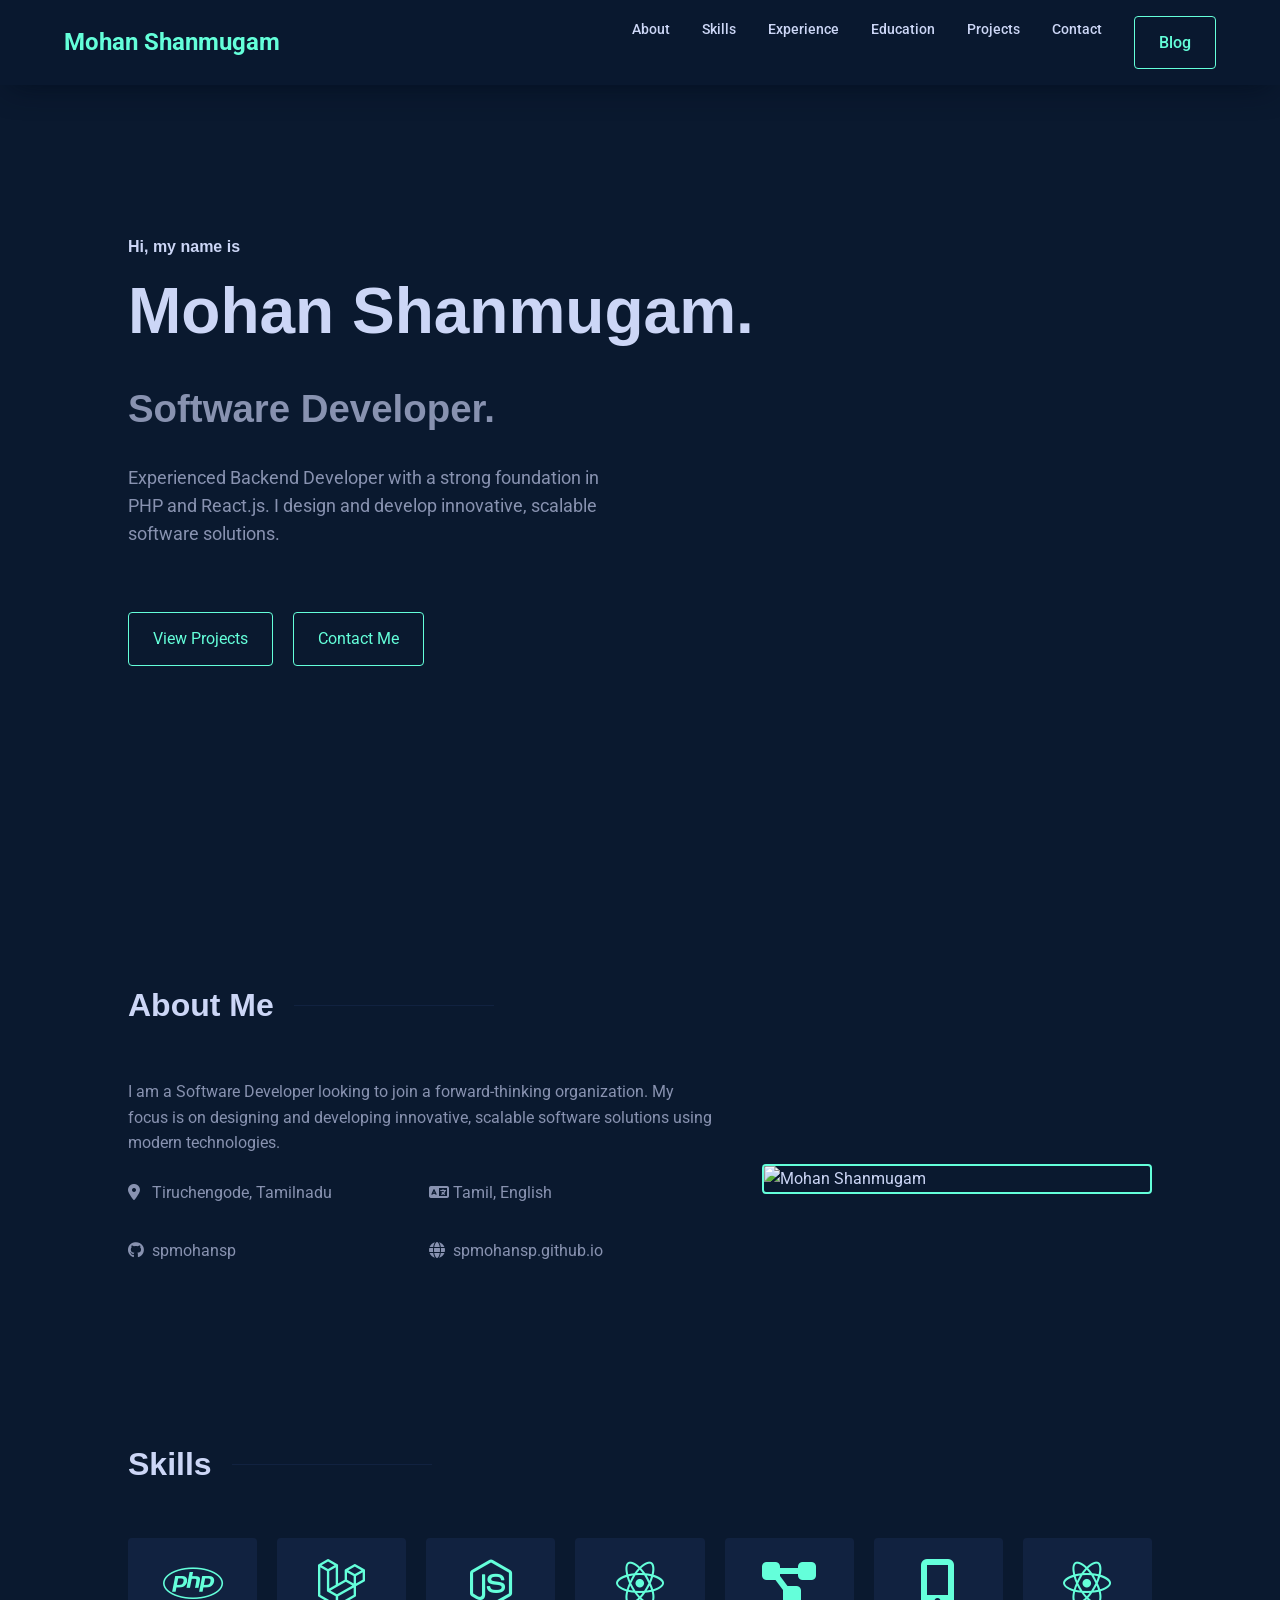
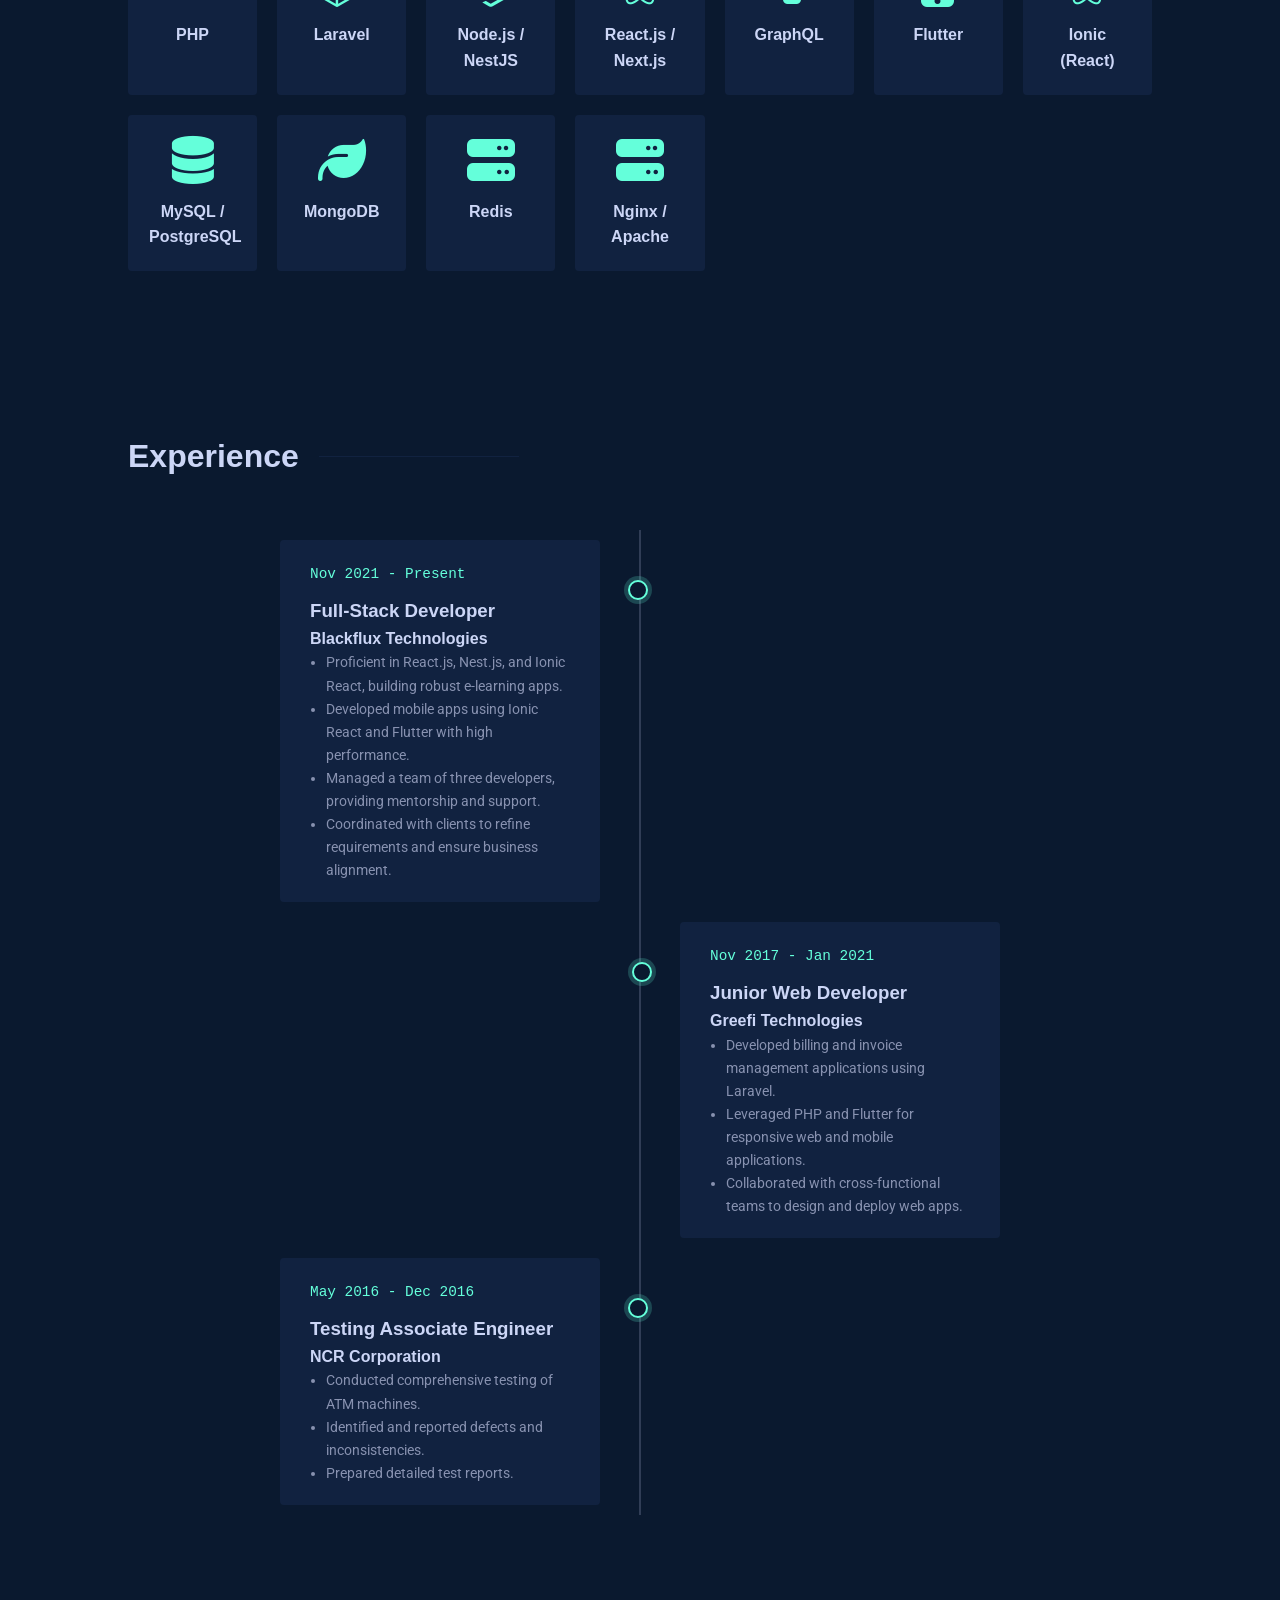
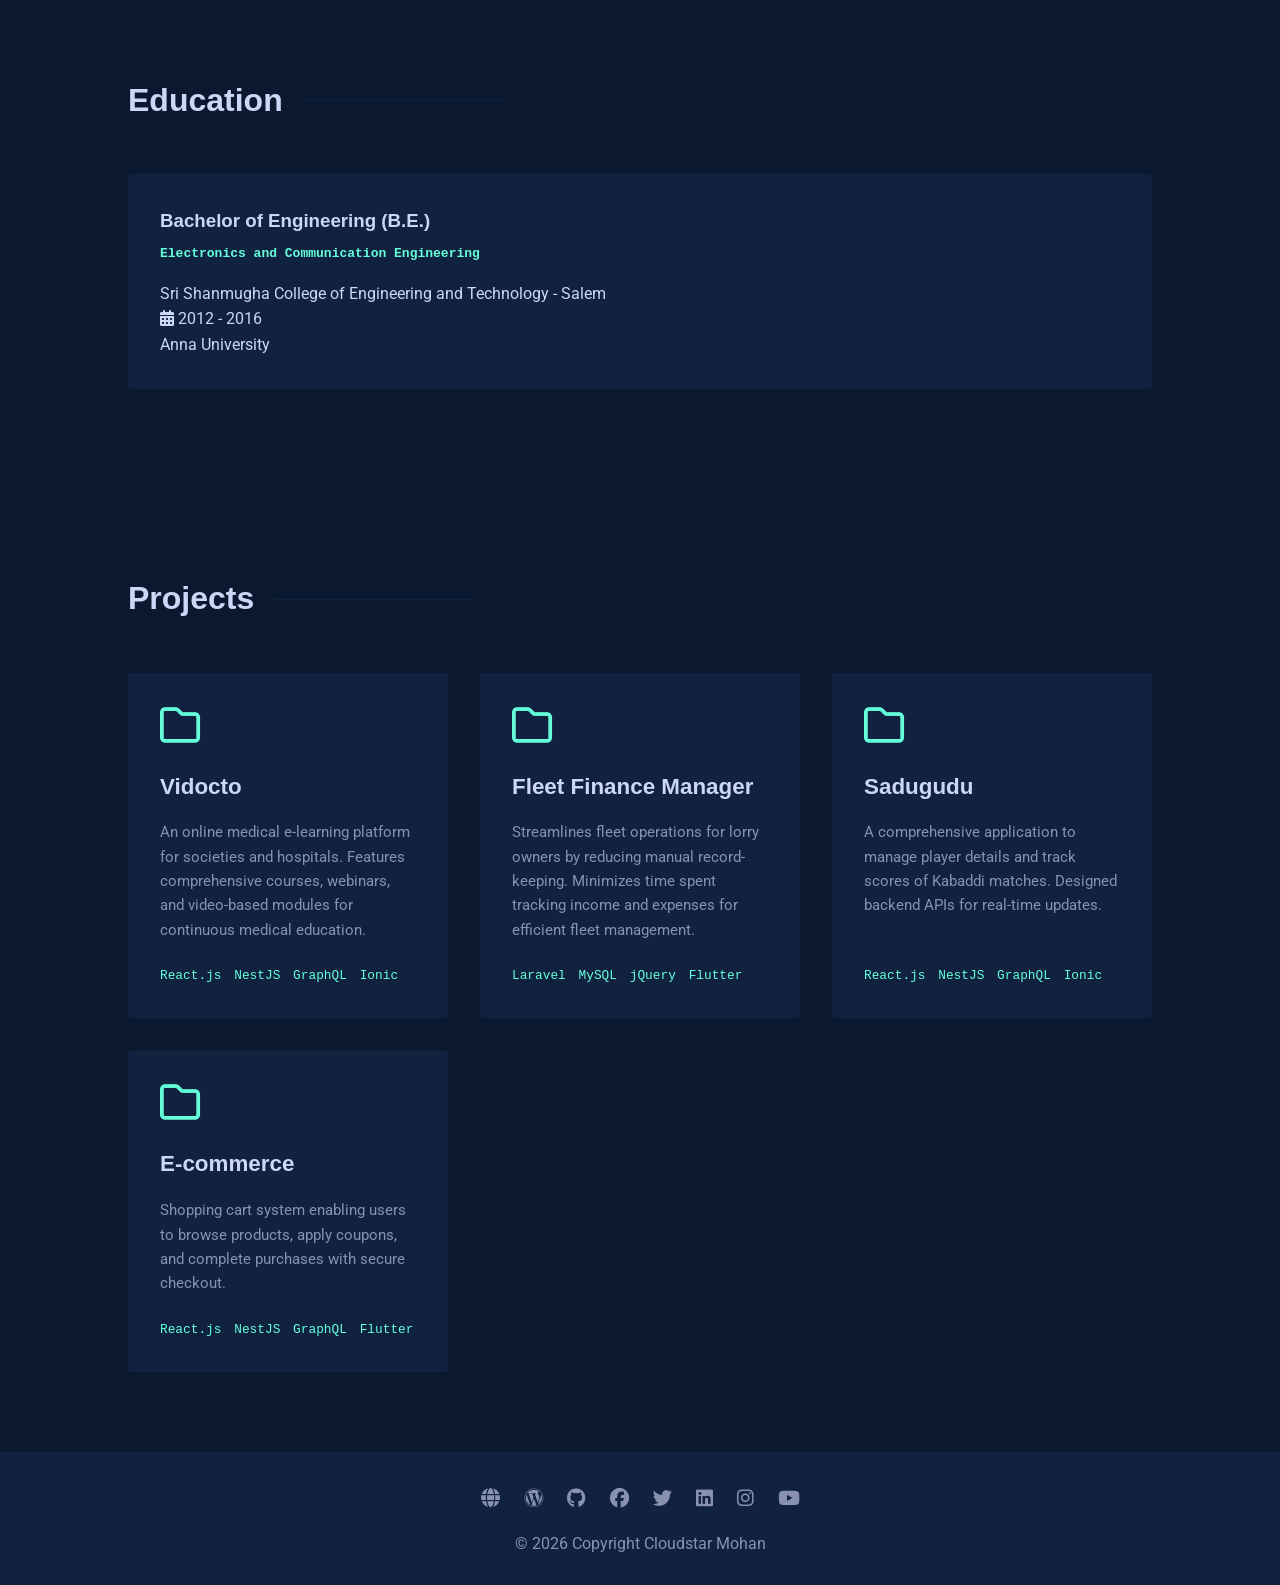
==== commit e8b22e01: "updated ui" ====
--- a/index.html
+++ b/index.html
@@ -1,213 +1,380 @@
 <!DOCTYPE html>
-<html>
-    <head>
-        <title>Welcome to Mohan!</title>
-        <meta charset="UTF-8">
-        <meta name="description" content="Welcome to mohan If you never try,you will never know">
-        <meta name="keywords" content="mohan shanmugam,mohan tiruchegode">
-        <meta name="author" content="Cloudstar Mohan">
-        <meta name="language" content="English">
-        <meta name="title" content="Welcome to Mohan!">
-        <meta http-equiv="Content-Type" content="text/html; charset=utf-8">
-        <meta name="robots" content="index, follow">
-        <meta name="viewport" content="width=device-width, initial-scale=1">
-        <link rel="stylesheet" href="https://www.w3schools.com/w3css/4/w3.css">
-        <link rel='stylesheet' href='https://fonts.googleapis.com/css?family=Roboto'>
-        <link rel="stylesheet" href="https://cdnjs.cloudflare.com/ajax/libs/font-awesome/4.7.0/css/font-awesome.min.css">
-        <script src="https://ajax.googleapis.com/ajax/libs/jquery/3.5.1/jquery.min.js"></script>
-        <meta name="google-site-verification" content="20pYR0O_GjnphWqsQ9as8OMhZTx6H99dcuvhOZ9eCOA" />
-    
-        <link rel="apple-touch-icon" sizes="57x57" href="images/favicon/apple-icon-57x57.png">
-        <link rel="apple-touch-icon" sizes="60x60" href="images/favicon/apple-icon-60x60.png">
-        <link rel="apple-touch-icon" sizes="72x72" href="images/favicon/apple-icon-72x72.png">
-        <link rel="apple-touch-icon" sizes="76x76" href="images/favicon/apple-icon-76x76.png">
-        <link rel="apple-touch-icon" sizes="114x114" href="images/favicon/apple-icon-114x114.png">
-        <link rel="apple-touch-icon" sizes="120x120" href="images/favicon/apple-icon-120x120.png">
-        <link rel="apple-touch-icon" sizes="144x144" href="images/favicon/apple-icon-144x144.png">
-        <link rel="apple-touch-icon" sizes="152x152" href="images/favicon/apple-icon-152x152.png">
-        <link rel="apple-touch-icon" sizes="180x180" href="images/favicon/apple-icon-180x180.png">
-        <link rel="icon" type="image/png" sizes="192x192"  href="images/favicon/android-icon-192x192.png">
-        <link rel="icon" type="image/png" sizes="32x32" href="images/favicon/favicon-32x32.png">
-        <link rel="icon" type="image/png" sizes="96x96" href="images/favicon/favicon-96x96.png">
-        <link rel="icon" type="image/png" sizes="16x16" href="images/favicon/favicon-16x16.png">
-        <link rel="manifest" href="images/favicon/manifest.json">
-        <meta name="msapplication-TileColor" content="#ffffff">
-        <meta name="msapplication-TileImage" content="/ms-icon-144x144.png">
-        <meta name="theme-color" content="#ffffff">
-        <script type="application/ld+json">
-            {
-              "@context": "https://schema.org/",
-              "@type": "Person",
-              "name": "Mohan Shanmugam",
-              "url": "https://spmohansp.github.io/",
-              "image": "https://pbs.twimg.com/profile_images/1181215652310159364/Az5nVfEx_400x400.jpg",
-              "sameAs": [
-                "https://www.facebook.com/cloudstarmohan",
-                "https://twitter.com/cloudstarmohan",
-                "https://www.instagram.com/cloudstarmohan/",
-                "https://www.youtube.com/channel/UCcbaJ6l5lbjIK69pZAny0ig",
-                "http://ca.linkedin.com/in/cloudstarmohan",
-                "https://spmohansp.github.io/",
-                "https://spmohansp.github.io/"
-              ],
-              "jobTitle": "Web Developer"  
-            }
-            </script>
-        <style>
-            html,body,h1,h2,h3,h4,h5,h6 {font-family: "Roboto", sans-serif}
-        </style>
-    </head>
-    <body class="w3-light-grey">
-        <!-- Page Container -->
-        <div class="w3-content w3-margin-top" style="max-width:1400px;">
-            <!-- The Grid -->
-            <div class="w3-row-padding">
-                <!-- Left Column -->
-                <div class="w3-third">
-                    <div class="w3-white w3-text-grey w3-card-4">
-                        <div class="w3-display-container">
-                            <img src="https://pbs.twimg.com/profile_images/1181215652310159364/Az5nVfEx.jpg" style="width:100%" alt="Avatar">
-                            <div class="w3-display-bottomleft w3-container w3-text-black">
-                                <h2 style="color: white;">Mohan Shanmugam</h2>
-                            </div>
-                        </div>
-                        <div class="w3-container">
-                            <p><i class="fa fa-briefcase fa-fw w3-margin-right w3-large w3-text-teal"></i>Web Developer</p>
-                            <p><i class="fa fa-wordpress fa-fw w3-margin-right w3-large w3-text-teal"></i><a href="https://cloudstarmohan.wordpress.com?ref_src=spmohansp.github.com" target="_blank" style="text-decoration: none;">Cloudstar Mohan</a></p>
-                            <p><i class="fa fa-facebook fa-fw w3-margin-right w3-large w3-text-teal"></i><a href="https://www.facebook.com/cloudstarmohan" target="_blank" style="text-decoration: none;">fb.com/cloudstarmohan</a></p>
-                            <p><i class="fa fa-whatsapp fa-fw w3-margin-right w3-large w3-text-teal"></i>Mohan</p>
-                            <hr>
-                        </div>
+<html lang="en">
+
+<head>
+    <meta charset="UTF-8">
+    <meta name="viewport" content="width=device-width, initial-scale=1.0">
+    <title>Mohan Shanmugam | Web Developer</title>
+
+    <meta name="description" content="Welcome to mohan If you never try,you will never know">
+    <meta name="keywords" content="mohan shanmugam,mohan tiruchegode">
+    <meta name="author" content="Cloudstar Mohan">
+    <meta name="theme-color" content="#0a192f">
+
+    <!-- Fonts -->
+    <link rel="preconnect" href="https://fonts.googleapis.com">
+    <link rel="preconnect" href="https://fonts.gstatic.com" crossorigin>
+    <link href="https://fonts.googleapis.com/css2?family=Roboto:wght@300;400;500;700&display=swap" rel="stylesheet">
+
+    <!-- Icons -->
+    <link rel="stylesheet" href="https://cdnjs.cloudflare.com/ajax/libs/font-awesome/6.4.0/css/all.min.css">
+
+    <!-- CSS -->
+    <link rel="stylesheet" href="style.css">
+
+    <!-- JSON-LD Scheme -->
+    <script type="application/ld+json">
+    {
+        "@context": "https://schema.org/",
+        "@type": "Person",
+        "name": "Mohan Shanmugam",
+        "url": "https://spmohansp.github.io/",
+        "image": "https://pbs.twimg.com/profile_images/1181215652310159364/Az5nVfEx_400x400.jpg",
+        "sameAs": [
+            "https://www.facebook.com/cloudstarmohan",
+            "https://twitter.com/cloudstarmohan",
+            "https://www.instagram.com/cloudstarmohan/",
+            "https://www.youtube.com/channel/UCcbaJ6l5lbjIK69pZAny0ig",
+            "http://ca.linkedin.com/in/cloudstarmohan",
+            "https://spmohansp.github.io/"
+        ],
+        "jobTitle": "Web Developer"  
+    }
+    </script>
+</head>
+
+<body>
+
+    <!-- Header -->
+    <header>
+        <div class="logo">Mohan Shanmugam</div>
+        <div class="menu-toggle" id="menu-toggle">
+            <i class="fas fa-bars"></i>
+        </div>
+        <nav>
+            <ul id="nav-links">
+                <li><a href="#about">About</a></li>
+                <li><a href="#skills">Skills</a></li>
+                <li><a href="#experience">Experience</a></li>
+                <li><a href="#education">Education</a></li>
+                <li><a href="#projects">Projects</a></li>
+                <!-- <li><a href="#gallery">Gallery</a></li> -->
+                <li><a href="#contact">Contact</a></li>
+                <li><a href="https://cloudstarmohan.wordpress.com/" target="_blank" class="btn">Blog</a></li>
+            </ul>
+        </nav>
+    </header>
+
+    <!-- Hero Section -->
+    <section class="hero">
+        <h4>Hi, my name is</h4>
+        <h1>Mohan Shanmugam.</h1>
+        <h2>Software Developer.</h2>
+        <p>Experienced Backend Developer with a strong foundation in PHP and React.js. I design and develop innovative,
+            scalable software solutions.</p>
+        <div class="hero-btns" style="margin-top: 2rem;">
+            <a href="#projects" class="btn">View Projects</a>
+            <a href="mailto:spmohanspece@gmail.com" class="btn" style="margin-left: 1rem;">Contact Me</a>
+        </div>
+    </section>
+
+    <!-- About Section -->
+    <section id="about">
+        <h2 class="section-title">About Me</h2>
+        <div class="about-content">
+            <div class="about-text">
+                <p>I am a Software Developer looking to join a forward-thinking organization. My focus is on designing
+                    and developing innovative, scalable software solutions using modern technologies.</p>
+                <div class="contact-info"
+                    style="display: grid; grid-template-columns: 1fr 1fr; gap: 1rem; margin-top: 1.5rem;">
+                    <p><i class="fas fa-map-marker-alt" style="width: 20px;"></i> Tiruchengode, Tamilnadu</p>
+                    <p><i class="fas fa-language" style="width: 20px;"></i> Tamil, English</p>
+                    <p><i class="fab fa-github" style="width: 20px;"></i> spmohansp</p>
+                    <p><i class="fas fa-globe" style="width: 20px;"></i> spmohansp.github.io</p>
+                </div>
+            </div>
+            <div class="about-img">
+                <img src="https://pbs.twimg.com/profile_images/1181215652310159364/Az5nVfEx.jpg" alt="Mohan Shanmugam">
+            </div>
+        </div>
+    </section>
+
+    <!-- Skills Section -->
+    <section id="skills">
+        <h2 class="section-title">Skills</h2>
+        <div class="skills-grid">
+            <!-- Backend -->
+            <div class="skill-card">
+                <i class="fab fa-php"></i>
+                <h4>PHP</h4>
+            </div>
+            <div class="skill-card">
+                <i class="fab fa-laravel"></i>
+                <h4>Laravel</h4>
+            </div>
+            <div class="skill-card">
+                <i class="fab fa-node-js"></i>
+                <h4>Node.js / NestJS</h4>
+            </div>
+            <!-- Frontend -->
+            <div class="skill-card">
+                <i class="fab fa-react"></i>
+                <h4>React.js / Next.js</h4>
+            </div>
+            <div class="skill-card">
+                <i class="fas fa-project-diagram"></i>
+                <h4>GraphQL</h4>
+            </div>
+            <!-- Mobile -->
+            <div class="skill-card">
+                <i class="fas fa-mobile-alt"></i>
+                <h4>Flutter</h4>
+            </div>
+            <div class="skill-card">
+                <i class="fab fa-react"></i>
+                <h4>Ionic (React)</h4>
+            </div>
+            <!-- Database -->
+            <div class="skill-card">
+                <i class="fas fa-database"></i>
+                <h4>MySQL / PostgreSQL</h4>
+            </div>
+            <div class="skill-card">
+                <i class="fas fa-leaf"></i>
+                <h4>MongoDB</h4>
+            </div>
+            <div class="skill-card">
+                <i class="fas fa-server"></i>
+                <h4>Redis</h4>
+            </div>
+            <!-- Server -->
+            <div class="skill-card">
+                <i class="fas fa-server"></i>
+                <h4>Nginx / Apache</h4>
+            </div>
+        </div>
+    </section>
+
+    <!-- Experience Section -->
+    <section id="experience">
+        <h2 class="section-title">Experience</h2>
+        <div class="timeline">
+            <!-- Blackflux -->
+            <div class="timeline-item left">
+                <div class="timeline-content">
+                    <span class="timeline-date">Nov 2021 - Present</span>
+                    <h3>Full-Stack Developer</h3>
+                    <h4>Blackflux Technologies</h4>
+                    <ul
+                        style="list-style-type: disc; margin-left: 1rem; color: var(--text-secondary); font-size: 0.9rem;">
+                        <li>Proficient in React.js, Nest.js, and Ionic React, building robust e-learning apps.</li>
+                        <li>Developed mobile apps using Ionic React and Flutter with high performance.</li>
+                        <li>Managed a team of three developers, providing mentorship and support.</li>
+                        <li>Coordinated with clients to refine requirements and ensure business alignment.</li>
+                    </ul>
+                </div>
+            </div>
+
+            <!-- Greefi -->
+            <div class="timeline-item right">
+                <div class="timeline-content">
+                    <span class="timeline-date">Nov 2017 - Jan 2021</span>
+                    <h3>Junior Web Developer</h3>
+                    <h4>Greefi Technologies</h4>
+                    <ul
+                        style="list-style-type: disc; margin-left: 1rem; color: var(--text-secondary); font-size: 0.9rem;">
+                        <li>Developed billing and invoice management applications using Laravel.</li>
+                        <li>Leveraged PHP and Flutter for responsive web and mobile applications.</li>
+                        <li>Collaborated with cross-functional teams to design and deploy web apps.</li>
+                    </ul>
+                </div>
+            </div>
+
+            <!-- NCR -->
+            <div class="timeline-item left">
+                <div class="timeline-content">
+                    <span class="timeline-date">May 2016 - Dec 2016</span>
+                    <h3>Testing Associate Engineer</h3>
+                    <h4>NCR Corporation</h4>
+                    <ul
+                        style="list-style-type: disc; margin-left: 1rem; color: var(--text-secondary); font-size: 0.9rem;">
+                        <li>Conducted comprehensive testing of ATM machines.</li>
+                        <li>Identified and reported defects and inconsistencies.</li>
+                        <li>Prepared detailed test reports.</li>
+                    </ul>
+                </div>
+            </div>
+        </div>
+    </section>
+
+    <!-- Education Section -->
+    <section id="education">
+        <h2 class="section-title">Education</h2>
+        <div class="education-card">
+            <h3>Bachelor of Engineering (B.E.)</h3>
+            <h4>Electronics and Communication Engineering</h4>
+            <p>Sri Shanmugha College of Engineering and Technology - Salem</p>
+            <p><i class="fas fa-calendar-alt"></i> 2012 - 2016</p>
+            <p>Anna University</p>
+        </div>
+    </section>
+
+    <!-- Gallery Section -->
+    <section id="projects">
+        <h2 class="section-title">Projects</h2>
+        <div class="projects-grid">
+            <!-- Vidocto -->
+            <div class="project-card">
+                <div class="project-top">
+                    <div class="project-header">
+                        <i class="far fa-folder"></i>
                     </div>
-                    <br>
-                    <!-- End Left Column -->
-                </div>
-                <!-- Right Column -->
-                <div class="w3-twothird">
-                    <div class="w3-container w3-card w3-white w3-margin-bottom">
-                        <h2 class="w3-text-grey w3-padding-16"><i class="fa fa-suitcase fa-fw w3-margin-right w3-xxlarge w3-text-teal"></i>Work Experience</h2>
-                        <div class="w3-container">
-                            <h5 class="w3-opacity"><b>Web Developer</b></h5>
-                            <h6 class="w3-text-teal"><i class="fa fa-calendar fa-fw w3-margin-right"></i><span class="w3-tag w3-teal w3-round">Current</span></h6>
-                            <hr>
-                        </div>
+                    <h3>Vidocto</h3>
+                    <p>An online medical e-learning platform for societies and hospitals. Features comprehensive
+                        courses, webinars, and video-based modules for continuous medical education.</p>
+                </div>
+                <div class="project-tags">
+                    <span>React.js</span>
+                    <span>NestJS</span>
+                    <span>GraphQL</span>
+                    <span>Ionic</span>
+                </div>
+            </div>
+
+            <!-- Fleet Finance Manager -->
+            <div class="project-card">
+                <div class="project-top">
+                    <div class="project-header">
+                        <i class="far fa-folder"></i>
                     </div>
-                </div>
-                <!-- educational div start -->
-                <div class="w3-twothird">
-                    <div class="w3-container w3-card w3-white w3-margin-bottom">
-                        <h2 class="w3-text-grey w3-padding-16"><i class="fa fa-university fa-fw w3-margin-right w3-xxlarge w3-text-teal"></i>Education</h2>
-                        <div class="w3-container">
-                            <h5 class="w3-opacity"><b>Bachelor of Engineering (B.E.)</b></h5>
-                            <h6 class="w3-text-teal"><i class="fa fa-graduation-cap fa-fw w3-margin-right"></i>Electronics and communication Engineering</h6>
-                            <hr>
-                        </div>
+                    <h3>Fleet Finance Manager</h3>
+                    <p>Streamlines fleet operations for lorry owners by reducing manual record-keeping. Minimizes time
+                        spent tracking income and expenses for efficient fleet management.</p>
+                </div>
+                <div class="project-tags">
+                    <span>Laravel</span>
+                    <span>MySQL</span>
+                    <span>jQuery</span>
+                    <span>Flutter</span>
+                </div>
+            </div>
+
+            <!-- Sadugudu -->
+            <div class="project-card">
+                <div class="project-top">
+                    <div class="project-header">
+                        <i class="far fa-folder"></i>
                     </div>
-                </div>
-                <!-- educational div end -->
-                <!-- Gallery code start -->
-                <div class="w3-twothird">
-                    <div class="w3-container w3-card w3-white w3-margin-bottom">
-                        <h2 class="w3-text-grey w3-padding-16"><i class="fa fa-picture-o fa-fw w3-margin-right w3-xxlarge w3-text-teal"></i>Gallery</h2>
-                        <!-- gallery image div start -->
-                        <div class="gallery">
-							<img src="https://pbs.twimg.com/media/FW6BOP3acAENkQJ?format=jpg&name=4096x4096"  alt="planting trees with namma tiruchengode team" width="600" height="400">
-                            <div class="desc">Velliangiri trip</div>
-						</div>
-                        <div class="gallery">
-							<img src="https://pbs.twimg.com/media/FW5_A3uXgAAvObD?format=jpg&name=4096x4096"  alt="planting trees with namma tiruchengode team" width="600" height="400">
-						</div>
-						<div class="gallery">
-							<img src="https://pbs.twimg.com/media/EdORzdRUEAE439M?format=jpg"  alt="planting trees with namma tiruchengode team" width="600" height="400">
-							<div class="desc">Planting Trees with namma tiruchengode Team members</div>
-						</div>
-						<div class="gallery">
-							<img src="https://pbs.twimg.com/media/EGSGIFkVAAELLV9?format=jpg&name=medium"  alt="planting trees with namma tiruchengode team" width="600" height="400">
-							<div class="desc"></div>
-						</div>
-                        <div class="gallery">
-							<img src="https://pbs.twimg.com/media/DvCMXxbVAAAxocO?format=jpg&name=4096x4096"  alt="tiruchengode Temple" width="600" height="400">
-							<div class="desc"></div>
-						</div>
-                        <div class="gallery">
-							<img src="https://pbs.twimg.com/media/DnN-LceVYAAs_gH?format=jpg&name=4096x4096"  alt="Tree planting in shanmugha college of engineering" width="600" height="400">
-							<div class="desc">Tree Planting at Shanmugha College</div>
-						</div>
-                        <div class="gallery">
-							<img src="https://pbs.twimg.com/media/DhB4CJaVMAAocGD?format=jpg&name=4096x4096" width="600" height="400">
-							<div class="desc"></div>
-						</div>
-                        <div class="gallery">
-							<img src="https://pbs.twimg.com/media/DVNIh_hUMAAF3G3?format=jpg&name=4096x4096" alt="dineshkumar selvaraj" width="600" height="400">
-							<div class="desc"></div>
-						</div>
-                        <div class="gallery">
-							<img src="https://pbs.twimg.com/media/DR0stEOVQAEfaA_?format=jpg&name=large" alt="SIGI prints Launch" width="600" height="400">
-							<div class="desc">SiGi Prints</div>
-						</div>
-                        <div class="gallery">
-							<img src="https://pbs.twimg.com/media/ChxEnrcUgAEN3kF?format=jpg&name=900x900" alt="Shanmugha Colleg" width="600" height="400">
-							<div class="desc"></div>
-						</div>
-						<!-- gallery image div end -->
+                    <h3>Sadugudu</h3>
+                    <p>A comprehensive application to manage player details and track scores of Kabaddi matches.
+                        Designed backend APIs for real-time updates.</p>
+                </div>
+                <div class="project-tags">
+                    <span>React.js</span>
+                    <span>NestJS</span>
+                    <span>GraphQL</span>
+                    <span>Ionic</span>
+                </div>
+            </div>
+
+            <!-- E-commerce -->
+            <div class="project-card">
+                <div class="project-top">
+                    <div class="project-header">
+                        <i class="far fa-folder"></i>
                     </div>
-                </div>
-                <!-- gallery end -->
-            </div>
-        </div>
-        <footer class="w3-container w3-teal w3-center w3-margin-top">
-	        <p>Find me on social media.</p>
-	       	<a href="https://spmohansp.github.io" target="_blank"><i class="fa fa-globe w3-hover-opacity"></i></a>
-			<a href="https://cloudstarmohan.wordpress.com" target="_blank"><i class="fa fa-wordpress w3-hover-opacity"></i></a>
-			<a href="https://github.com/spmohansp" target="_blank"><i class="fa fa-github w3-hover-opacity"></i></a>
-			<a href="https://www.facebook.com/cloudstarmohan" target="_blank"><i class="fa fa-facebook w3-hover-opacity"></i></a>
-			<a href="https://www.twitter.com/cloudstarmohan" target="_blank"><i class="fa fa-twitter w3-hover-opacity"></i></a>
-			<a href="http://ca.linkedin.com/in/cloudstarmohan" target="_blank"><i class="fa fa-linkedin w3-hover-opacity"></i></a>
-			<a href="https://www.instagram.com/cloudstarmohan/" target="_blank"><i class="fa fa-instagram w3-hover-opacity"></i></a>
-			<a href="https://bit.ly/Padikattugal" target="_blank"><i class="fa fa-youtube w3-hover-opacity"></i></a>
-            <p>© <span id="copyright"></span> Copyright <a href="https://spmohansp.github.io" target="_blank" style="text-decoration: none;">Cloudstar Mohan</a></p>
-        </footer>
-    </body>
-    <style type="text/css">
-    	.w3-teal, .w3-hover-teal:hover {
-		    color: #fff!important;
-		    background-color: #372ec1!important;
-		}
-		.w3-text-teal, .w3-hover-text-teal:hover {
-		    color: #372ec1!important;
-		}
-		div.gallery {
-		  margin: 5px;
-		  border: 1px solid #ccc;
-		  float: left;
-		  width: 180px;
-		}
-
-		div.gallery:hover {
-		  border: 2px solid #372ec1;
-		}
-
-		div.gallery img {
-		  width: 100%;
-		  height: auto;
-		}
-
-		div.desc {
-		  padding: 15px;
-		  text-align: center;
-		}
-    </style>
-    <script>
-        const d = new Date();
-        $('#copyright').html(d.getFullYear());
-    </script>
-    <!-- Global site tag (gtag.js) - Google Analytics -->
+                    <h3>E-commerce</h3>
+                    <p>Shopping cart system enabling users to browse products, apply coupons, and complete purchases
+                        with secure checkout.</p>
+                </div>
+                <div class="project-tags">
+                    <span>React.js</span>
+                    <span>NestJS</span>
+                    <span>GraphQL</span>
+                    <span>Flutter</span>
+                </div>
+            </div>
+        </div>
+    </section>
+
+    <!-- Gallery Section -->
+    <!-- <section id="gallery">
+        <h2 class="section-title">Gallery</h2>
+        <div class="gallery-grid">
+            <div class="gallery-item">
+                <img src="https://pbs.twimg.com/media/FW6BOP3acAENkQJ?format=jpg&name=4096x4096" alt="Velliangiri trip"
+                    loading="lazy">
+                <div class="gallery-desc">Velliangiri trip</div>
+            </div>
+            <div class="gallery-item">
+                <img src="https://pbs.twimg.com/media/FW5_A3uXgAAvObD?format=jpg&name=4096x4096" alt="Planting trees"
+                    loading="lazy">
+            </div>
+            <div class="gallery-item">
+                <img src="https://pbs.twimg.com/media/EdORzdRUEAE439M?format=jpg" alt="Planting trees with team"
+                    loading="lazy">
+                <div class="gallery-desc">Planting Trees with namma tiruchengode Team members</div>
+            </div>
+            <div class="gallery-item">
+                <img src="https://pbs.twimg.com/media/EGSGIFkVAAELLV9?format=jpg&name=medium" alt="Tree planting"
+                    loading="lazy">
+            </div>
+            <div class="gallery-item">
+                <img src="https://pbs.twimg.com/media/DvCMXxbVAAAxocO?format=jpg&name=4096x4096"
+                    alt="Tiruchengode Temple" loading="lazy">
+            </div>
+            <div class="gallery-item">
+                <img src="https://pbs.twimg.com/media/DnN-LceVYAAs_gH?format=jpg&name=4096x4096"
+                    alt="Tree planting at college" loading="lazy">
+                <div class="gallery-desc">Tree Planting at Shanmugha College</div>
+            </div>
+            <div class="gallery-item">
+                <img src="https://pbs.twimg.com/media/DhB4CJaVMAAocGD?format=jpg&name=4096x4096" alt="Gallery Image"
+                    loading="lazy">
+            </div>
+            <div class="gallery-item">
+                <img src="https://pbs.twimg.com/media/DVNIh_hUMAAF3G3?format=jpg&name=4096x4096"
+                    alt="Dineshkumar Selvaraj" loading="lazy">
+            </div>
+            <div class="gallery-item">
+                <img src="https://pbs.twimg.com/media/DR0stEOVQAEfaA_?format=jpg&name=large" alt="SIGI prints Launch"
+                    loading="lazy">
+                <div class="gallery-desc">SiGi Prints</div>
+            </div>
+            <div class="gallery-item">
+                <img src="https://pbs.twimg.com/media/ChxEnrcUgAEN3kF?format=jpg&name=900x900" alt="Shanmugha College"
+                    loading="lazy">
+            </div>
+        </div>
+    </section> -->
+
+    <!-- Footer -->
+    <footer id="contact">
+        <div class="social-links">
+            <a href="https://spmohansp.github.io" target="_blank"><i class="fas fa-globe"></i></a>
+            <a href="https://cloudstarmohan.wordpress.com" target="_blank"><i class="fab fa-wordpress"></i></a>
+            <a href="https://github.com/spmohansp" target="_blank"><i class="fab fa-github"></i></a>
+            <a href="https://www.facebook.com/cloudstarmohan" target="_blank"><i class="fab fa-facebook"></i></a>
+            <a href="https://www.twitter.com/cloudstarmohan" target="_blank"><i class="fab fa-twitter"></i></a>
+            <a href="http://ca.linkedin.com/in/cloudstarmohan" target="_blank"><i class="fab fa-linkedin"></i></a>
+            <a href="https://www.instagram.com/cloudstarmohan/" target="_blank"><i class="fab fa-instagram"></i></a>
+            <a href="https://bit.ly/Padikattugal" target="_blank"><i class="fab fa-youtube"></i></a>
+        </div>
+        <p>© <span id="copyright-year"></span> Copyright <a href="https://spmohansp.github.io">Cloudstar Mohan</a></p>
+    </footer>
+
+    <!-- Scripts -->
+    <script src="https://ajax.googleapis.com/ajax/libs/jquery/3.5.1/jquery.min.js"></script>
+    <script src="script.js"></script>
+
+    <!-- Google Analytics -->
     <script async src="https://www.googletagmanager.com/gtag/js?id=G-PQPQYTK1W7"></script>
     <script>
         window.dataLayer = window.dataLayer || [];
-        function gtag(){dataLayer.push(arguments);}
+        function gtag() { dataLayer.push(arguments); }
         gtag('js', new Date());
-
         gtag('config', 'G-PQPQYTK1W7');
     </script>
-</html>
+</body>
+
+</html>
--- a/style.css
+++ b/style.css
@@ -0,0 +1,568 @@
+:root {
+    --primary-color: #64ffda;
+    /* Teal-ish Green */
+    --secondary-color: #ccd6f6;
+    /* Light Lavender/White */
+    --bg-color: #0a192f;
+    /* Dark Navy */
+    --bg-light: #112240;
+    /* Lighter Navy */
+    --text-primary: #ccd6f6;
+    --text-secondary: #8892b0;
+    /* Muted Blue/Grey */
+    --font-heading: 'Montserrat', sans-serif;
+    --font-body: 'Roboto', sans-serif;
+    --transition: all 0.3s cubic-bezier(0.645, 0.045, 0.355, 1);
+    --card-shadow: 0 10px 30px -15px rgba(2, 12, 27, 0.7);
+    --glass-bg: rgba(17, 34, 64, 0.7);
+}
+
+* {
+    margin: 0;
+    padding: 0;
+    box-sizing: border-box;
+}
+
+html {
+    scroll-behavior: smooth;
+}
+
+body {
+    background-color: var(--bg-color);
+    color: var(--text-primary);
+    font-family: var(--font-body);
+    line-height: 1.6;
+    overflow-x: hidden;
+    background-image: radial-gradient(circle at 50% 50%, #112240 0%, #0a192f 100%);
+    background-attachment: fixed;
+}
+
+a {
+    text-decoration: none;
+    color: inherit;
+    transition: var(--transition);
+}
+
+a:hover {
+    color: var(--primary-color);
+}
+
+ul {
+    list-style: none;
+}
+
+img {
+    max-width: 100%;
+    height: auto;
+    display: block;
+}
+
+h1,
+h2,
+h3,
+h4,
+h5,
+h6 {
+    font-family: var(--font-heading);
+}
+
+/* Animations */
+.fade-up {
+    opacity: 0;
+    transform: translateY(30px);
+    transition: opacity 0.6s ease-out, transform 0.6s ease-out;
+}
+
+.fade-up.visible {
+    opacity: 1;
+    transform: translateY(0);
+}
+
+/* Header */
+header {
+    background-color: rgba(10, 25, 47, 0.85);
+    backdrop-filter: blur(10px);
+    padding: 1rem 5%;
+    position: fixed;
+    width: 100%;
+    top: 0;
+    z-index: 1000;
+    display: flex;
+    justify-content: space-between;
+    align-items: center;
+    box-shadow: 0 10px 30px -10px rgba(2, 12, 27, 0.7);
+}
+
+.logo {
+    font-size: 1.5rem;
+    font-weight: bold;
+    color: var(--primary-color);
+}
+
+nav ul {
+    display: flex;
+    gap: 2rem;
+}
+
+nav a {
+    font-size: 0.9rem;
+    font-weight: 500;
+    color: var(--text-primary);
+}
+
+.menu-toggle {
+    display: none;
+    font-size: 1.5rem;
+    cursor: pointer;
+}
+
+/* Hero Section */
+.hero {
+    min-height: 100vh;
+    display: flex;
+    flex-direction: column;
+    justify-content: center;
+    align-items: flex-start;
+    padding: 0 10%;
+    background-color: var(--bg-color);
+}
+
+.hero h1 {
+    font-size: clamp(2.5rem, 5vw, 4rem);
+    color: var(--text-primary);
+    margin-bottom: 1rem;
+}
+
+.hero h2 {
+    font-size: clamp(1.5rem, 3vw, 2.5rem);
+    color: var(--text-secondary);
+    margin-bottom: 1.5rem;
+}
+
+.hero p {
+    max-width: 500px;
+    color: var(--text-secondary);
+    margin-bottom: 2rem;
+    font-size: 1.1rem;
+}
+
+.btn {
+    display: inline-block;
+    padding: 0.8rem 1.5rem;
+    border: 1px solid var(--primary-color);
+    color: var(--primary-color);
+    border-radius: 4px;
+    font-size: 1rem;
+}
+
+.btn:hover {
+    background-color: rgba(100, 255, 218, 0.1);
+}
+
+/* Sections */
+section {
+    padding: 5rem 10%;
+}
+
+.section-title {
+    font-size: 2rem;
+    margin-bottom: 3rem;
+    display: flex;
+    align-items: center;
+    color: var(--text-primary);
+}
+
+.section-title::after {
+    content: "";
+    display: block;
+    width: 200px;
+    height: 1px;
+    background-color: var(--bg-light);
+    margin-left: 20px;
+}
+
+/* About & Experience */
+.about-content {
+    display: grid;
+    grid-template-columns: 3fr 2fr;
+    gap: 3rem;
+    align-items: center;
+}
+
+.about-text p {
+    margin-bottom: 1rem;
+    color: var(--text-secondary);
+}
+
+.about-img img {
+    border-radius: 4px;
+    box-shadow: 0 10px 30px -15px rgba(2, 12, 27, 0.7);
+    transition: var(--transition);
+    border: 2px solid var(--primary-color);
+}
+
+.about-img img:hover {
+    transform: translateY(-5px);
+}
+
+/* Experience Cards */
+.experience-card,
+.education-card {
+    background-color: var(--bg-light);
+    padding: 2rem;
+    border-radius: 4px;
+    margin-bottom: 1.5rem;
+    transition: var(--transition);
+}
+
+.experience-card:hover,
+.education-card:hover {
+    transform: translateY(-5px);
+}
+
+.experience-card h3,
+.education-card h3 {
+    color: var(--text-primary);
+    margin-bottom: 0.5rem;
+}
+
+.experience-card h4,
+.education-card h4 {
+    color: var(--primary-color);
+    font-family: monospace;
+    margin-bottom: 1rem;
+}
+
+/* Skills Section */
+.skills-grid {
+    display: grid;
+    grid-template-columns: repeat(auto-fit, minmax(120px, 1fr));
+    gap: 20px;
+}
+
+.skill-card {
+    background-color: var(--bg-light);
+    padding: 20px;
+    border-radius: 4px;
+    text-align: center;
+    transition: var(--transition);
+    border: 1px solid transparent;
+}
+
+.skill-card:hover {
+    transform: translateY(-5px);
+    border-color: var(--primary-color);
+    box-shadow: 0 10px 30px -15px rgba(2, 12, 27, 0.7);
+}
+
+.skill-card i {
+    font-size: 3rem;
+    margin-bottom: 15px;
+    color: var(--primary-color);
+}
+
+.skill-card h4 {
+    color: var(--text-primary);
+    font-size: 1rem;
+}
+
+/* Experience (Timeline) */
+.timeline {
+    position: relative;
+    max-width: 800px;
+    margin: 0 auto;
+}
+
+.timeline::after {
+    content: '';
+    position: absolute;
+    width: 2px;
+    background-color: var(--text-secondary);
+    /* Increased visibility */
+    opacity: 0.3;
+    top: 0;
+    bottom: 0;
+    left: 50%;
+    margin-left: -1px;
+}
+
+.timeline-item {
+    padding: 10px 40px;
+    position: relative;
+    width: 50%;
+    box-sizing: border-box;
+}
+
+.timeline-item.left {
+    left: 0;
+}
+
+.timeline-item.right {
+    left: 50%;
+}
+
+.timeline-item::after {
+    content: '';
+    position: absolute;
+    width: 16px;
+    height: 16px;
+    background-color: var(--bg-color);
+    border: 2px solid var(--primary-color);
+    border-radius: 50%;
+    top: 50px;
+    z-index: 1;
+    box-shadow: 0 0 0 4px rgba(100, 255, 218, 0.2);
+    /* Glow effect */
+}
+
+.timeline-item.left::after {
+    right: -8px;
+}
+
+.timeline-item.right::after {
+    left: -8px;
+}
+
+.timeline-content {
+    padding: 20px 30px;
+    background-color: var(--bg-light);
+    border-radius: 4px;
+    position: relative;
+    transition: var(--transition);
+}
+
+.timeline-content:hover {
+    transform: translateY(-5px);
+    box-shadow: 0 10px 30px -15px rgba(2, 12, 27, 0.7);
+}
+
+.timeline-date {
+    color: var(--primary-color);
+    font-size: 0.9rem;
+    margin-bottom: 10px;
+    display: inline-block;
+    font-family: monospace;
+}
+
+@media (max-width: 600px) {
+    .timeline::after {
+        left: 31px;
+    }
+
+    .timeline-item {
+        width: 100%;
+        padding-left: 70px;
+        padding-right: 25px;
+    }
+
+    .timeline-item.right {
+        left: 0%;
+    }
+
+    .timeline-item.left::after,
+    .timeline-item.right::after {
+        left: 21px;
+    }
+}
+
+/* Gallery Section */
+.gallery-grid {
+    display: grid;
+    grid-template-columns: repeat(auto-fill, minmax(280px, 1fr));
+    gap: 1.5rem;
+}
+
+.gallery-item {
+    background-color: var(--bg-light);
+    border-radius: 8px;
+    /* Softer corners */
+    overflow: hidden;
+    position: relative;
+    transition: var(--transition);
+    cursor: pointer;
+    box-shadow: 0 10px 30px -15px rgba(2, 12, 27, 0.7);
+    border: 1px solid rgba(100, 255, 218, 0.1);
+    /* Subtle border */
+}
+
+.gallery-item:hover {
+    transform: translateY(-7px);
+    box-shadow: 0 20px 30px -10px rgba(2, 12, 27, 0.9);
+    border-color: var(--primary-color);
+}
+
+.gallery-item img {
+    width: 100%;
+    height: 250px;
+    object-fit: cover;
+    transition: transform 0.5s ease;
+    filter: grayscale(30%);
+    /* Subtle aesthetic filter */
+}
+
+.gallery-item:hover img {
+    transform: scale(1.1);
+    filter: grayscale(0%);
+    opacity: 1;
+}
+
+.gallery-desc {
+    padding: 0.8rem 1rem;
+    text-align: center;
+    color: var(--bg-color);
+    font-weight: bold;
+    font-size: 0.95rem;
+    position: absolute;
+    bottom: -1px;
+    /* Fix gap */
+    left: 0;
+    width: 100%;
+    background: rgba(100, 255, 218, 0.9);
+    /* Primary color background */
+    transform: translateY(100%);
+    transition: var(--transition);
+    backdrop-filter: blur(2px);
+}
+
+.gallery-item:hover .gallery-desc {
+    transform: translateY(0);
+}
+
+.projects-grid {
+    display: grid;
+    grid-template-columns: repeat(auto-fit, minmax(300px, 1fr));
+    gap: 2rem;
+}
+
+.project-card {
+    background-color: var(--bg-light);
+    padding: 2rem;
+    border-radius: 4px;
+    transition: var(--transition);
+    display: flex;
+    flex-direction: column;
+    justify-content: space-between;
+}
+
+.project-card:hover {
+    transform: translateY(-5px);
+    box-shadow: 0 10px 30px -15px rgba(2, 12, 27, 0.7);
+}
+
+.project-header {
+    display: flex;
+    justify-content: space-between;
+    align-items: center;
+    margin-bottom: 1.5rem;
+}
+
+.project-header i {
+    font-size: 2.5rem;
+    color: var(--primary-color);
+}
+
+.project-links a {
+    color: var(--text-secondary);
+    font-size: 1.2rem;
+    margin-left: 1rem;
+}
+
+.project-links a:hover {
+    color: var(--primary-color);
+}
+
+.project-card h3 {
+    color: var(--text-primary);
+    margin-bottom: 1rem;
+    font-size: 1.4rem;
+}
+
+.project-card p {
+    color: var(--text-secondary);
+    font-size: 0.95rem;
+    margin-bottom: 1.5rem;
+}
+
+.project-tags {
+    display: flex;
+    flex-wrap: wrap;
+    gap: 0.8rem;
+    margin-top: auto;
+}
+
+.project-tags span {
+    font-family: monospace;
+    font-size: 0.8rem;
+    color: var(--primary-color);
+}
+
+/* Updated Gallery styles if needed, or remove if replacing completely */
+
+/* Footer */
+footer {
+    text-align: center;
+    padding: 2rem;
+    background-color: var(--bg-light);
+    color: var(--text-secondary);
+}
+
+.social-links {
+    display: flex;
+    justify-content: center;
+    gap: 1.5rem;
+    margin-bottom: 1rem;
+}
+
+.social-links a {
+    font-size: 1.2rem;
+}
+
+.social-links a:hover {
+    color: var(--primary-color);
+    transform: translateY(-3px);
+}
+
+/* Responsive */
+@media (max-width: 768px) {
+    header {
+        padding: 1rem 2rem;
+    }
+
+    .menu-toggle {
+        display: block;
+        color: var(--primary-color);
+    }
+
+    nav ul {
+        display: none;
+        flex-direction: column;
+        position: absolute;
+        top: 60px;
+        right: 0;
+        background-color: var(--bg-light);
+        width: 100%;
+        padding: 2rem;
+        box-shadow: 0 10px 30px -10px rgba(0, 0, 0, 0.3);
+    }
+
+    nav ul.active {
+        display: flex;
+    }
+
+    .hero {
+        padding: 0 2rem;
+    }
+
+    section {
+        padding: 4rem 2rem;
+    }
+
+    .about-content {
+        grid-template-columns: 1fr;
+    }
+
+    .about-img {
+        max-width: 300px;
+        margin: 0 auto;
+    }
+}
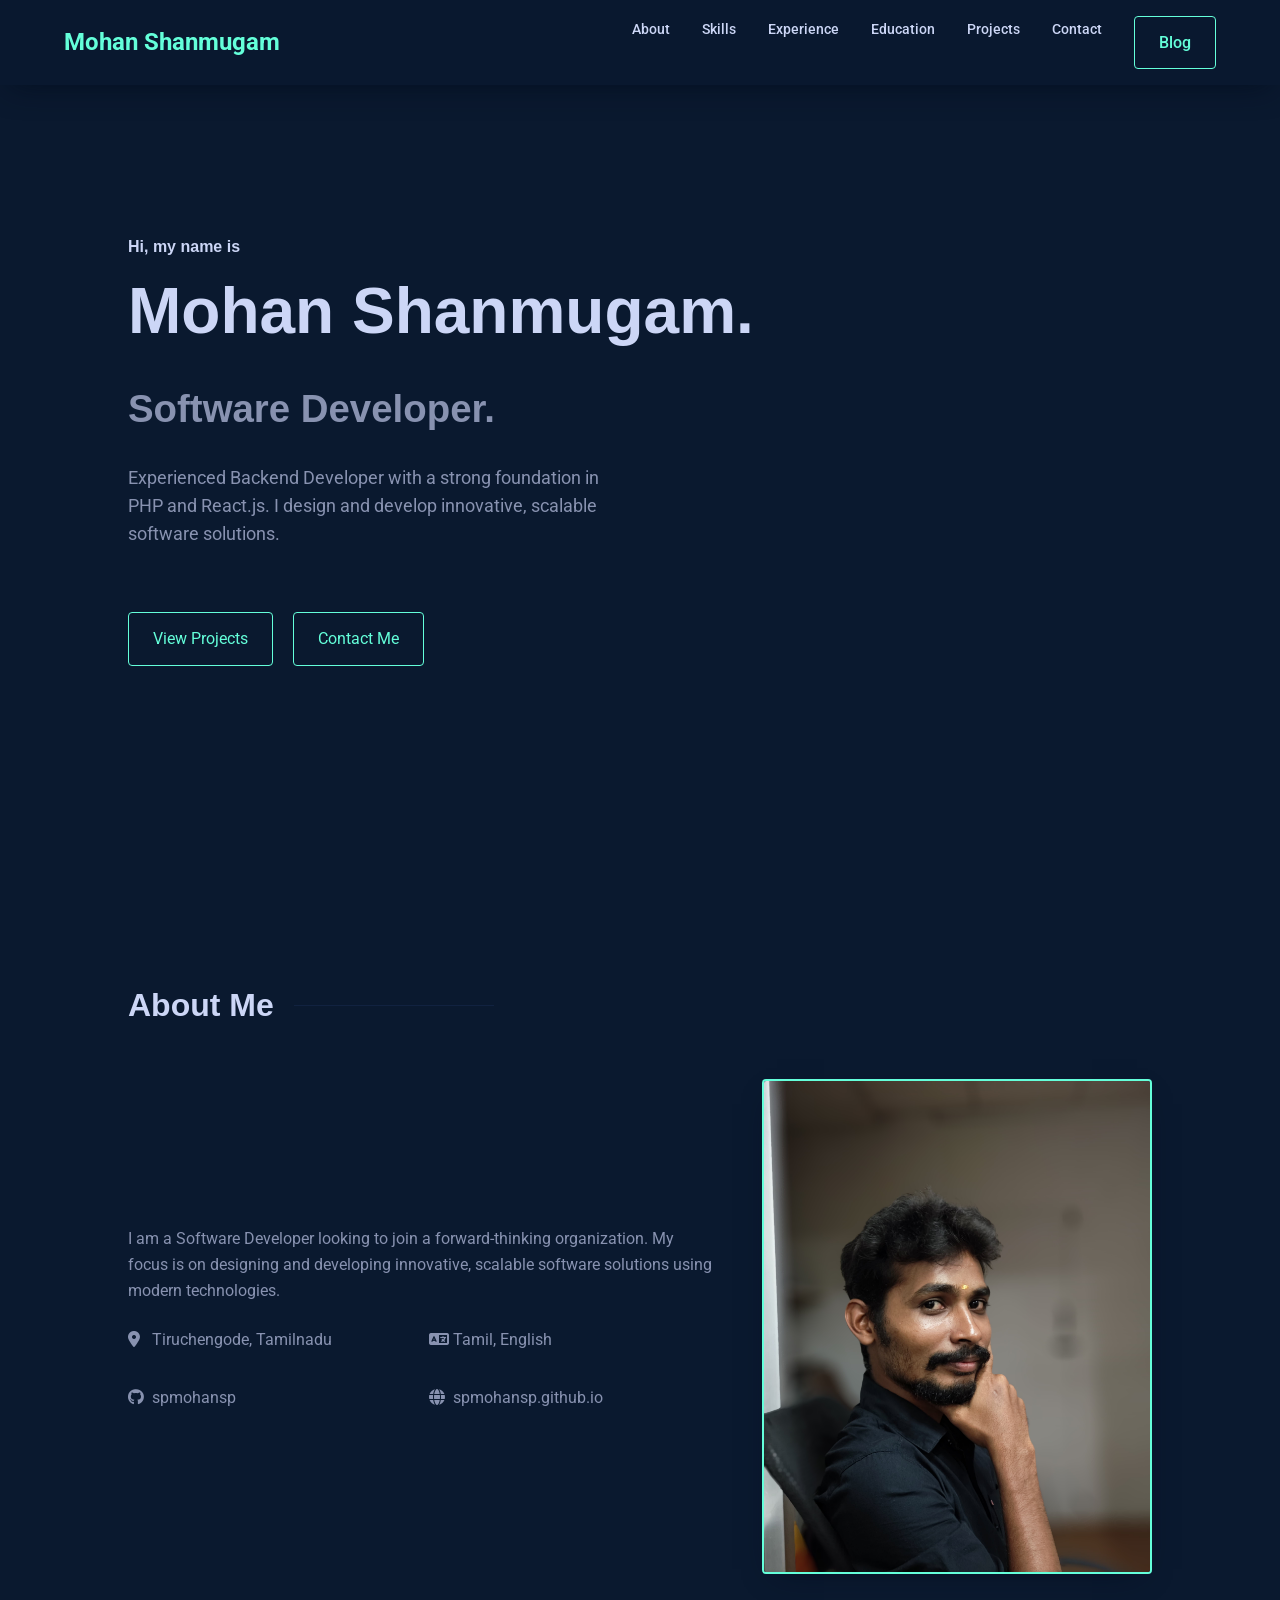
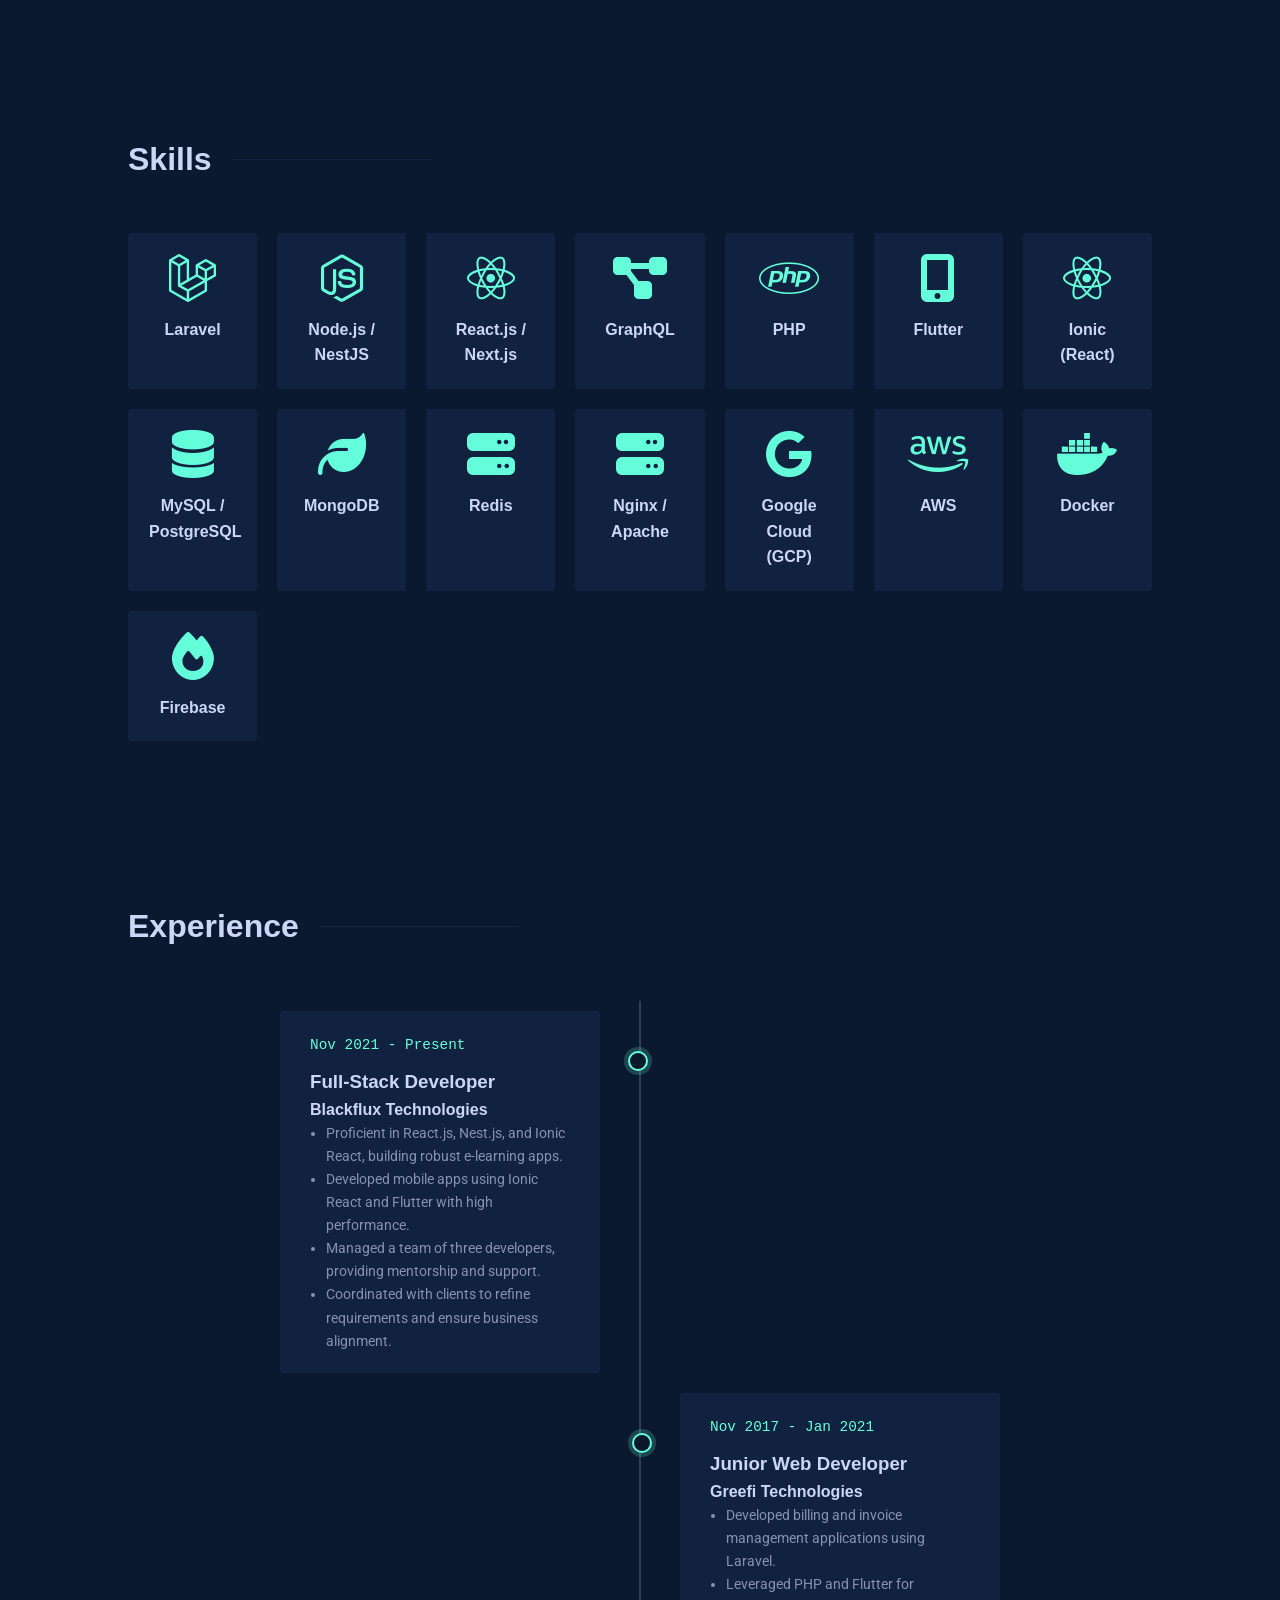
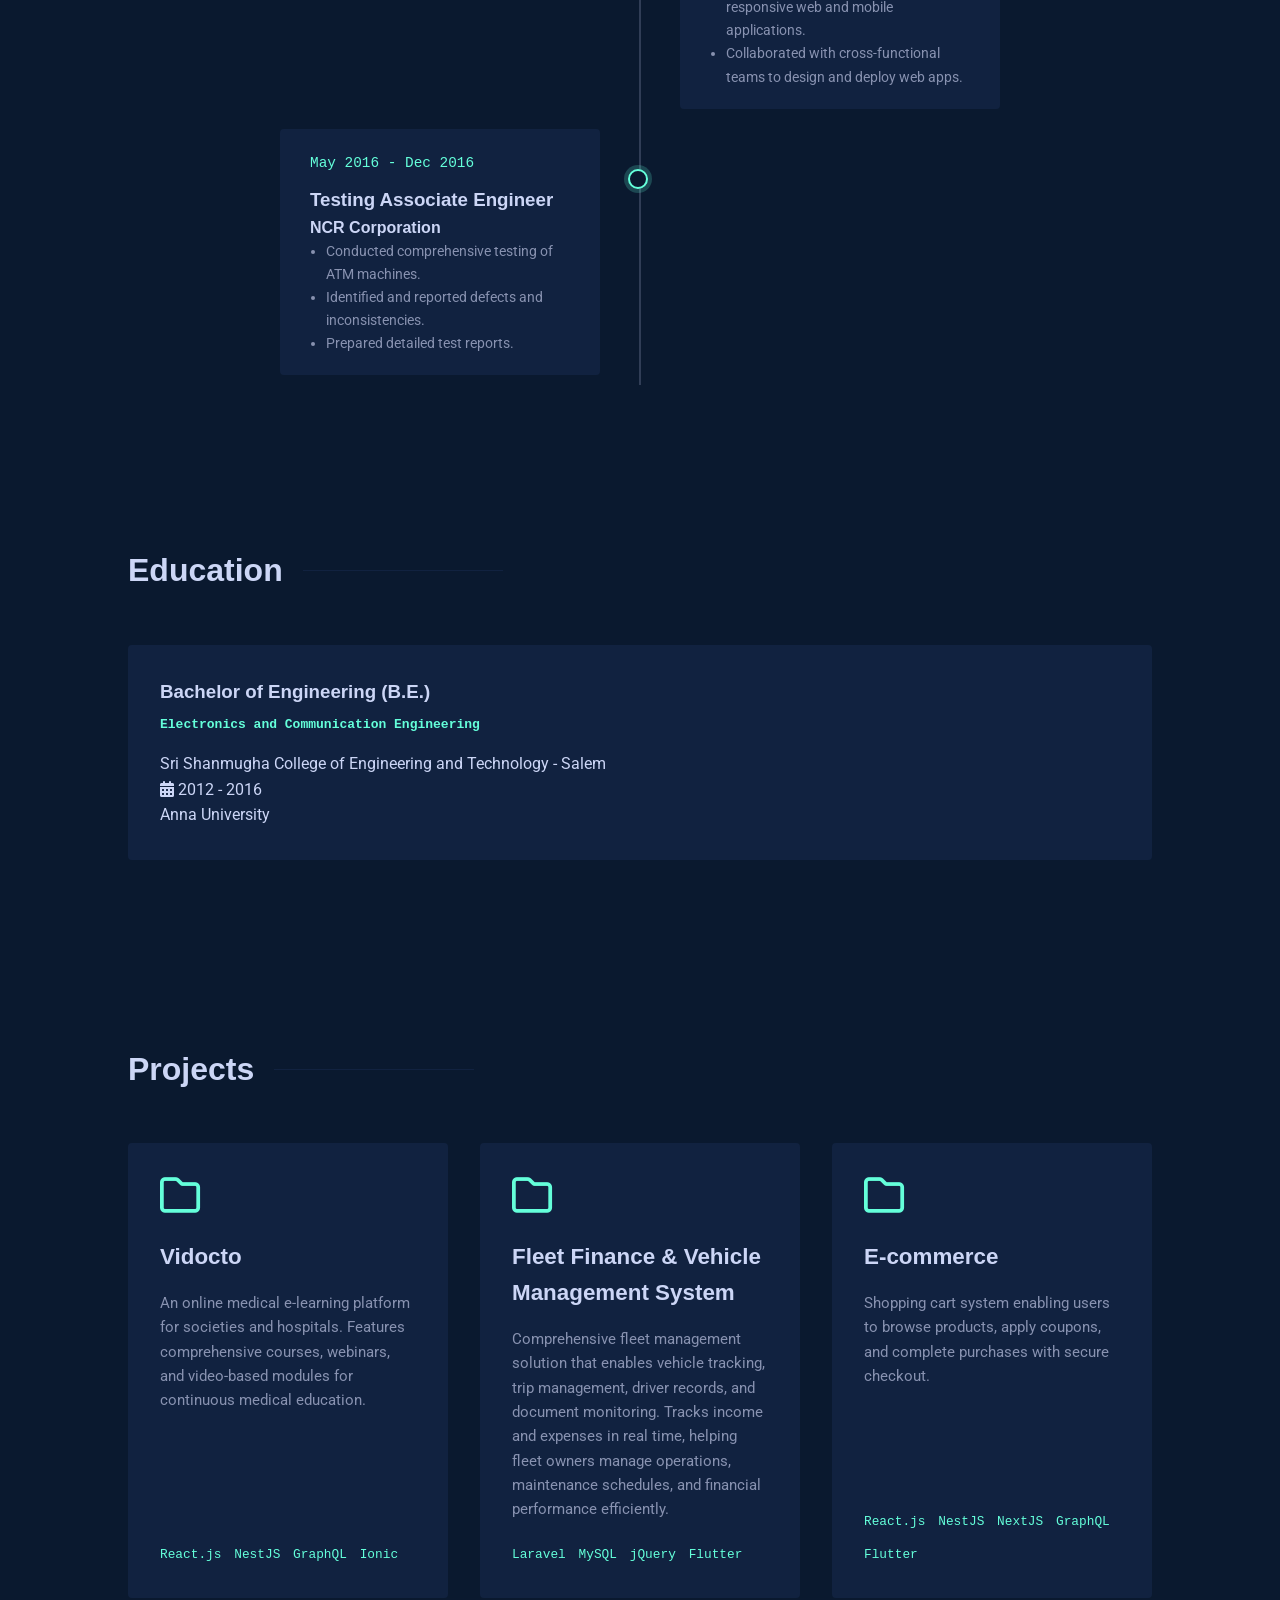
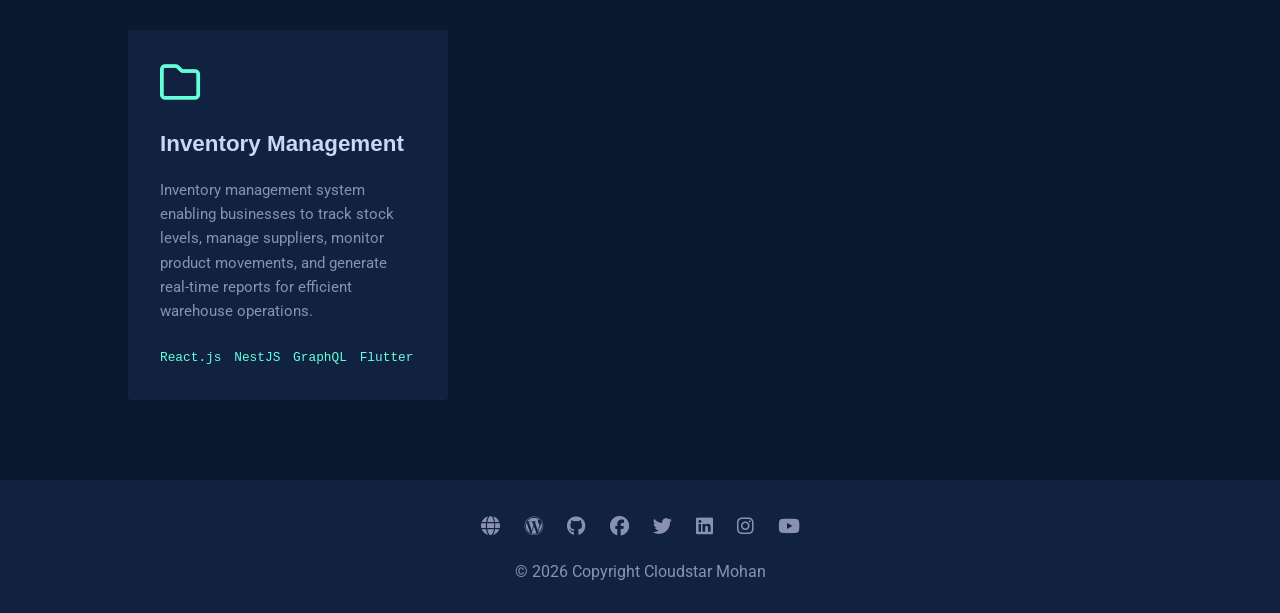
==== commit cede1726: "Updated" ====
--- a/index.html
+++ b/index.html
@@ -4,12 +4,34 @@
 <head>
     <meta charset="UTF-8">
     <meta name="viewport" content="width=device-width, initial-scale=1.0">
-    <title>Mohan Shanmugam | Web Developer</title>
-
-    <meta name="description" content="Welcome to mohan If you never try,you will never know">
-    <meta name="keywords" content="mohan shanmugam,mohan tiruchegode">
-    <meta name="author" content="Cloudstar Mohan">
+    <title>Mohan Shanmugam | Software Developer</title>
+
+    <!-- Primary Meta -->
+    <meta name="description" content="Mohan Shanmugam — Full-Stack Software Developer specializing in PHP, Laravel, React.js, NestJS, and Flutter. Building scalable web and mobile apps. Based in Tiruchengode, Tamil Nadu. View portfolio and contact.">
+    <meta name="keywords" content="Mohan Shanmugam, Full-Stack Developer, Web Developer, PHP Developer, Laravel, React.js, NestJS, Node.js, Flutter, GraphQL, Software Developer, Tiruchengode, Tamil Nadu, Cloudstar Mohan, portfolio">
+    <meta name="author" content="Mohan Shanmugam (Cloudstar Mohan)">
     <meta name="theme-color" content="#0a192f">
+    <meta name="robots" content="index, follow">
+    <link rel="canonical" href="https://spmohansp.github.io/">
+
+    <!-- Open Graph / Facebook -->
+    <meta property="og:type" content="website">
+    <meta property="og:url" content="https://spmohansp.github.io/">
+    <meta property="og:title" content="Mohan Shanmugam | Full-Stack Developer Portfolio">
+    <meta property="og:description" content="Full-Stack Software Developer — PHP, Laravel, React.js, NestJS, Flutter. Building scalable web and mobile solutions. View projects and get in touch.">
+    <meta property="og:image" content="https://pbs.twimg.com/profile_images/1181215652310159364/Az5nVfEx_400x400.jpg">
+    <meta property="og:image:alt" content="Mohan Shanmugam - Software Developer">
+    <meta property="og:locale" content="en_IN">
+    <meta property="og:site_name" content="Mohan Shanmugam Portfolio">
+
+    <!-- Twitter Card -->
+    <meta name="twitter:card" content="summary_large_image">
+    <meta name="twitter:url" content="https://spmohansp.github.io/">
+    <meta name="twitter:title" content="Mohan Shanmugam | Full-Stack Developer Portfolio">
+    <meta name="twitter:description" content="Full-Stack Software Developer — PHP, Laravel, React.js, NestJS, Flutter. Building scalable web and mobile solutions.">
+    <meta name="twitter:image" content="https://pbs.twimg.com/profile_images/1181215652310159364/Az5nVfEx_400x400.jpg">
+    <meta name="twitter:image:alt" content="Mohan Shanmugam - Software Developer">
+    <meta name="twitter:creator" content="@cloudstarmohan">
 
     <!-- Fonts -->
     <link rel="preconnect" href="https://fonts.googleapis.com">
@@ -22,31 +44,60 @@
     <!-- CSS -->
     <link rel="stylesheet" href="style.css">
 
-    <!-- JSON-LD Scheme -->
+    <!-- JSON-LD: Person -->
     <script type="application/ld+json">
     {
-        "@context": "https://schema.org/",
+        "@context": "https://schema.org",
         "@type": "Person",
         "name": "Mohan Shanmugam",
+        "alternateName": "Cloudstar Mohan",
         "url": "https://spmohansp.github.io/",
-        "image": "https://pbs.twimg.com/profile_images/1181215652310159364/Az5nVfEx_400x400.jpg",
+        "image": "images/mohan.jpeg",
+        "description": "Full-Stack Software Developer specializing in PHP, Laravel, React.js, NestJS, and Flutter. Experienced in building scalable web and mobile applications.",
+        "jobTitle": "Full-Stack Developer",
+        "address": {
+            "@type": "PostalAddress",
+            "addressLocality": "Tiruchengode",
+            "addressRegion": "Tamil Nadu",
+            "addressCountry": "IN"
+        },
         "sameAs": [
             "https://www.facebook.com/cloudstarmohan",
             "https://twitter.com/cloudstarmohan",
             "https://www.instagram.com/cloudstarmohan/",
             "https://www.youtube.com/channel/UCcbaJ6l5lbjIK69pZAny0ig",
-            "http://ca.linkedin.com/in/cloudstarmohan",
+            "https://ca.linkedin.com/in/cloudstarmohan",
+            "https://github.com/spmohansp",
+            "https://cloudstarmohan.wordpress.com/",
             "https://spmohansp.github.io/"
         ],
-        "jobTitle": "Web Developer"  
+        "knowsAbout": ["PHP", "Laravel", "React.js", "NestJS", "Node.js", "Flutter", "GraphQL", "MySQL", "MongoDB"],
+        "alumniOf": {
+            "@type": "CollegeOrUniversity",
+            "name": "Sri Shanmugha College of Engineering and Technology",
+            "sameAs": "https://www.shanmugha.edu.in/"
+        }
+    }
+    </script>
+    <!-- JSON-LD: WebSite (for sitelinks/search) -->
+    <script type="application/ld+json">
+    {
+        "@context": "https://schema.org",
+        "@type": "WebSite",
+        "name": "Mohan Shanmugam Portfolio",
+        "url": "https://spmohansp.github.io/",
+        "description": "Full-Stack Developer portfolio — projects, experience, and contact.",
+        "author": {
+            "@type": "Person",
+            "name": "Mohan Shanmugam"
+        }
     }
     </script>
 </head>
 
 <body>
-
     <!-- Header -->
-    <header>
+    <header role="banner">
         <div class="logo">Mohan Shanmugam</div>
         <div class="menu-toggle" id="menu-toggle">
             <i class="fas fa-bars"></i>
@@ -65,8 +116,9 @@
         </nav>
     </header>
 
+    <main id="main-content" role="main">
     <!-- Hero Section -->
-    <section class="hero">
+    <section class="hero" aria-label="Introduction">
         <h4>Hi, my name is</h4>
         <h1>Mohan Shanmugam.</h1>
         <h2>Software Developer.</h2>
@@ -79,8 +131,8 @@
     </section>
 
     <!-- About Section -->
-    <section id="about">
-        <h2 class="section-title">About Me</h2>
+    <section id="about" aria-labelledby="about-heading">
+        <h2 id="about-heading" class="section-title">About Me</h2>
         <div class="about-content">
             <div class="about-text">
                 <p>I am a Software Developer looking to join a forward-thinking organization. My focus is on designing
@@ -94,37 +146,40 @@
                 </div>
             </div>
             <div class="about-img">
-                <img src="https://pbs.twimg.com/profile_images/1181215652310159364/Az5nVfEx.jpg" alt="Mohan Shanmugam">
+                <img src="images/mohan.jpeg" alt="Mohan Shanmugam">
             </div>
         </div>
     </section>
 
     <!-- Skills Section -->
-    <section id="skills">
-        <h2 class="section-title">Skills</h2>
+    <section id="skills" aria-labelledby="skills-heading">
+        <h2 id="skills-heading" class="section-title">Skills</h2>
         <div class="skills-grid">
+            <div class="skill-card">
+                <i class="fab fa-laravel"></i>
+                <h4>Laravel</h4>
+            </div>
+            <div class="skill-card">
+                <i class="fab fa-node-js"></i>
+                <h4>Node.js / NestJS</h4>
+            </div>
+    
+            <!-- Frontend -->
+            <div class="skill-card">
+                <i class="fab fa-react"></i>
+                <h4>React.js / Next.js</h4>
+            </div>
+            <div class="skill-card">
+                <i class="fas fa-project-diagram"></i>
+                <h4>GraphQL</h4>
+            </div>
+
             <!-- Backend -->
             <div class="skill-card">
                 <i class="fab fa-php"></i>
                 <h4>PHP</h4>
             </div>
-            <div class="skill-card">
-                <i class="fab fa-laravel"></i>
-                <h4>Laravel</h4>
-            </div>
-            <div class="skill-card">
-                <i class="fab fa-node-js"></i>
-                <h4>Node.js / NestJS</h4>
-            </div>
-            <!-- Frontend -->
-            <div class="skill-card">
-                <i class="fab fa-react"></i>
-                <h4>React.js / Next.js</h4>
-            </div>
-            <div class="skill-card">
-                <i class="fas fa-project-diagram"></i>
-                <h4>GraphQL</h4>
-            </div>
+    
             <!-- Mobile -->
             <div class="skill-card">
                 <i class="fas fa-mobile-alt"></i>
@@ -134,6 +189,7 @@
                 <i class="fab fa-react"></i>
                 <h4>Ionic (React)</h4>
             </div>
+    
             <!-- Database -->
             <div class="skill-card">
                 <i class="fas fa-database"></i>
@@ -147,17 +203,36 @@
                 <i class="fas fa-server"></i>
                 <h4>Redis</h4>
             </div>
+    
             <!-- Server -->
             <div class="skill-card">
                 <i class="fas fa-server"></i>
                 <h4>Nginx / Apache</h4>
             </div>
+    
+            <!-- Cloud & DevOps -->
+            <div class="skill-card">
+                <i class="fab fa-google"></i>
+                <h4>Google Cloud (GCP)</h4>
+            </div>
+            <div class="skill-card">
+                <i class="fab fa-aws"></i>
+                <h4>AWS</h4>
+            </div>
+            <div class="skill-card">
+                <i class="fab fa-docker"></i>
+                <h4>Docker</h4>
+            </div>
+            <div class="skill-card">
+                <i class="fas fa-fire"></i>
+                <h4>Firebase</h4>
+            </div>
         </div>
     </section>
 
     <!-- Experience Section -->
-    <section id="experience">
-        <h2 class="section-title">Experience</h2>
+    <section id="experience" aria-labelledby="experience-heading">
+        <h2 id="experience-heading" class="section-title">Experience</h2>
         <div class="timeline">
             <!-- Blackflux -->
             <div class="timeline-item left">
@@ -208,8 +283,8 @@
     </section>
 
     <!-- Education Section -->
-    <section id="education">
-        <h2 class="section-title">Education</h2>
+    <section id="education" aria-labelledby="education-heading">
+        <h2 id="education-heading" class="section-title">Education</h2>
         <div class="education-card">
             <h3>Bachelor of Engineering (B.E.)</h3>
             <h4>Electronics and Communication Engineering</h4>
@@ -219,9 +294,9 @@
         </div>
     </section>
 
-    <!-- Gallery Section -->
-    <section id="projects">
-        <h2 class="section-title">Projects</h2>
+    <!-- Projects Section -->
+    <section id="projects" aria-labelledby="projects-heading">
+        <h2 id="projects-heading" class="section-title">Projects</h2>
         <div class="projects-grid">
             <!-- Vidocto -->
             <div class="project-card">
@@ -247,33 +322,14 @@
                     <div class="project-header">
                         <i class="far fa-folder"></i>
                     </div>
-                    <h3>Fleet Finance Manager</h3>
-                    <p>Streamlines fleet operations for lorry owners by reducing manual record-keeping. Minimizes time
-                        spent tracking income and expenses for efficient fleet management.</p>
+                    <h3>Fleet Finance & Vehicle Management System</h3>
+                    <p>Comprehensive fleet management solution that enables vehicle tracking, trip management, driver records, and document monitoring. Tracks income and expenses in real time, helping fleet owners manage operations, maintenance schedules, and financial performance efficiently.</p>
                 </div>
                 <div class="project-tags">
                     <span>Laravel</span>
                     <span>MySQL</span>
                     <span>jQuery</span>
                     <span>Flutter</span>
-                </div>
-            </div>
-
-            <!-- Sadugudu -->
-            <div class="project-card">
-                <div class="project-top">
-                    <div class="project-header">
-                        <i class="far fa-folder"></i>
-                    </div>
-                    <h3>Sadugudu</h3>
-                    <p>A comprehensive application to manage player details and track scores of Kabaddi matches.
-                        Designed backend APIs for real-time updates.</p>
-                </div>
-                <div class="project-tags">
-                    <span>React.js</span>
-                    <span>NestJS</span>
-                    <span>GraphQL</span>
-                    <span>Ionic</span>
                 </div>
             </div>
 
@@ -290,14 +346,33 @@
                 <div class="project-tags">
                     <span>React.js</span>
                     <span>NestJS</span>
+                    <span>NextJS</span>
                     <span>GraphQL</span>
                     <span>Flutter</span>
                 </div>
             </div>
-        </div>
-    </section>
-
-    <!-- Gallery Section -->
+
+            <div class="project-card">
+                <div class="project-top">
+                    <div class="project-header">
+                        <i class="far fa-folder"></i>
+                    </div>
+                    <h3>Inventory Management</h3>
+                    <p>Inventory management system enabling businesses to track stock levels, manage suppliers, monitor product movements, and generate real-time reports for efficient warehouse operations.</p>
+                </div>
+                <div class="project-tags">
+                    <span>React.js</span>
+                    <span>NestJS</span>
+                    <span>GraphQL</span>
+                    <span>Flutter</span>
+                </div>
+            </div>
+        </div>
+    </section>
+
+    </main>
+
+    <!-- Gallery Section (commented) -->
     <!-- <section id="gallery">
         <h2 class="section-title">Gallery</h2>
         <div class="gallery-grid">
@@ -349,7 +424,7 @@
     </section> -->
 
     <!-- Footer -->
-    <footer id="contact">
+    <footer id="contact" role="contentinfo">
         <div class="social-links">
             <a href="https://spmohansp.github.io" target="_blank"><i class="fas fa-globe"></i></a>
             <a href="https://cloudstarmohan.wordpress.com" target="_blank"><i class="fab fa-wordpress"></i></a>
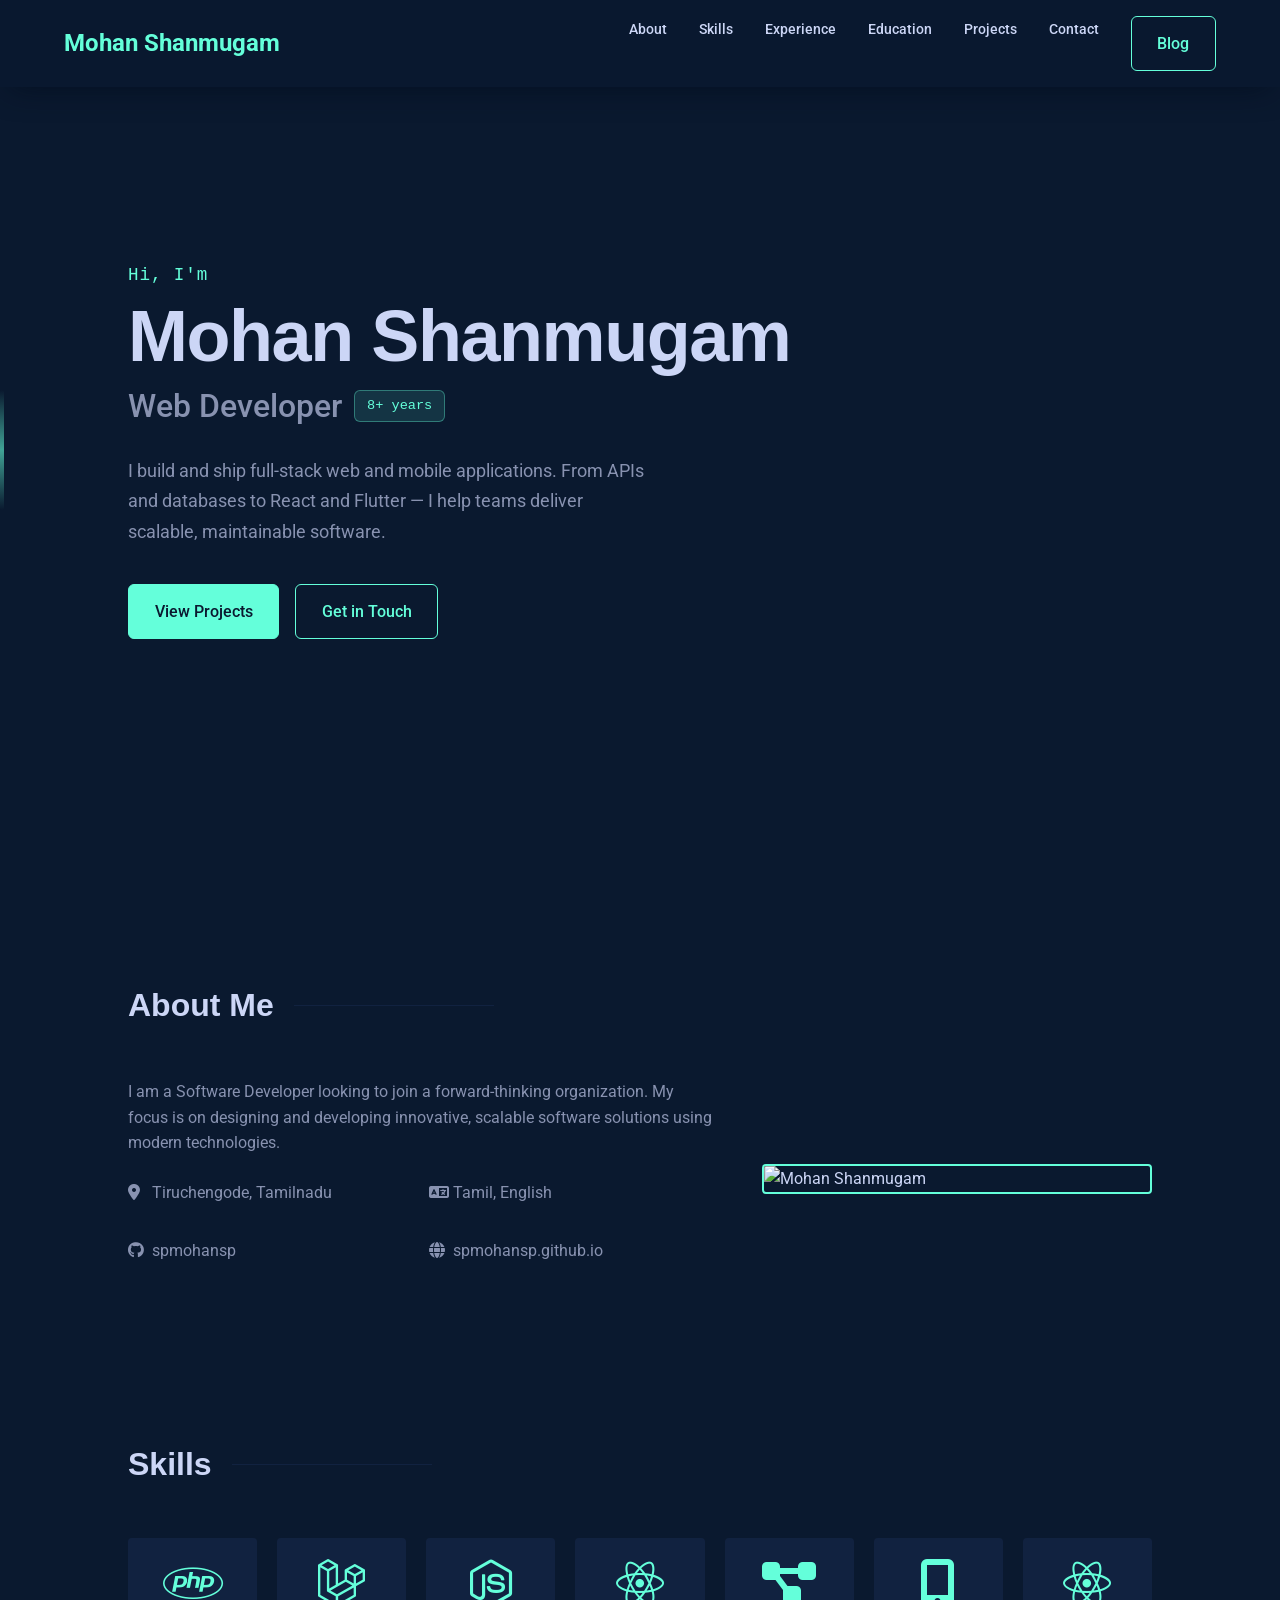
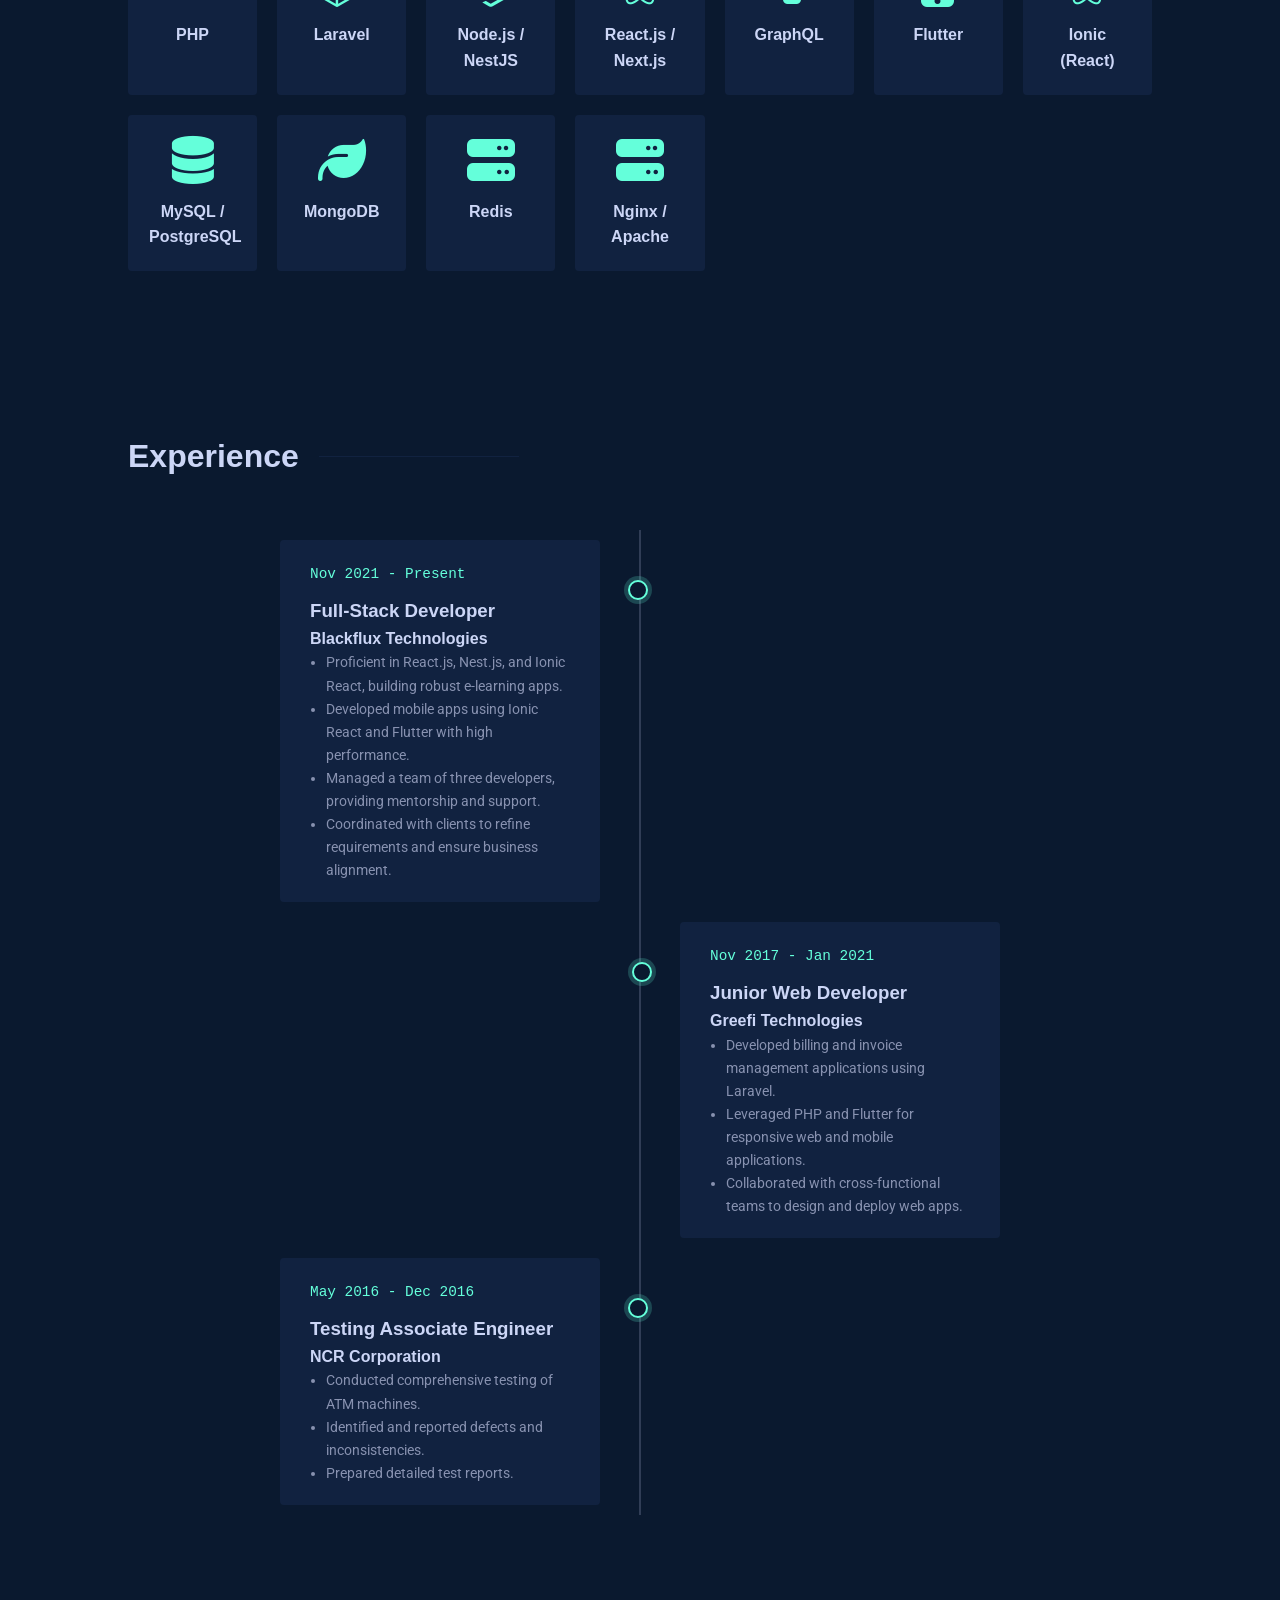
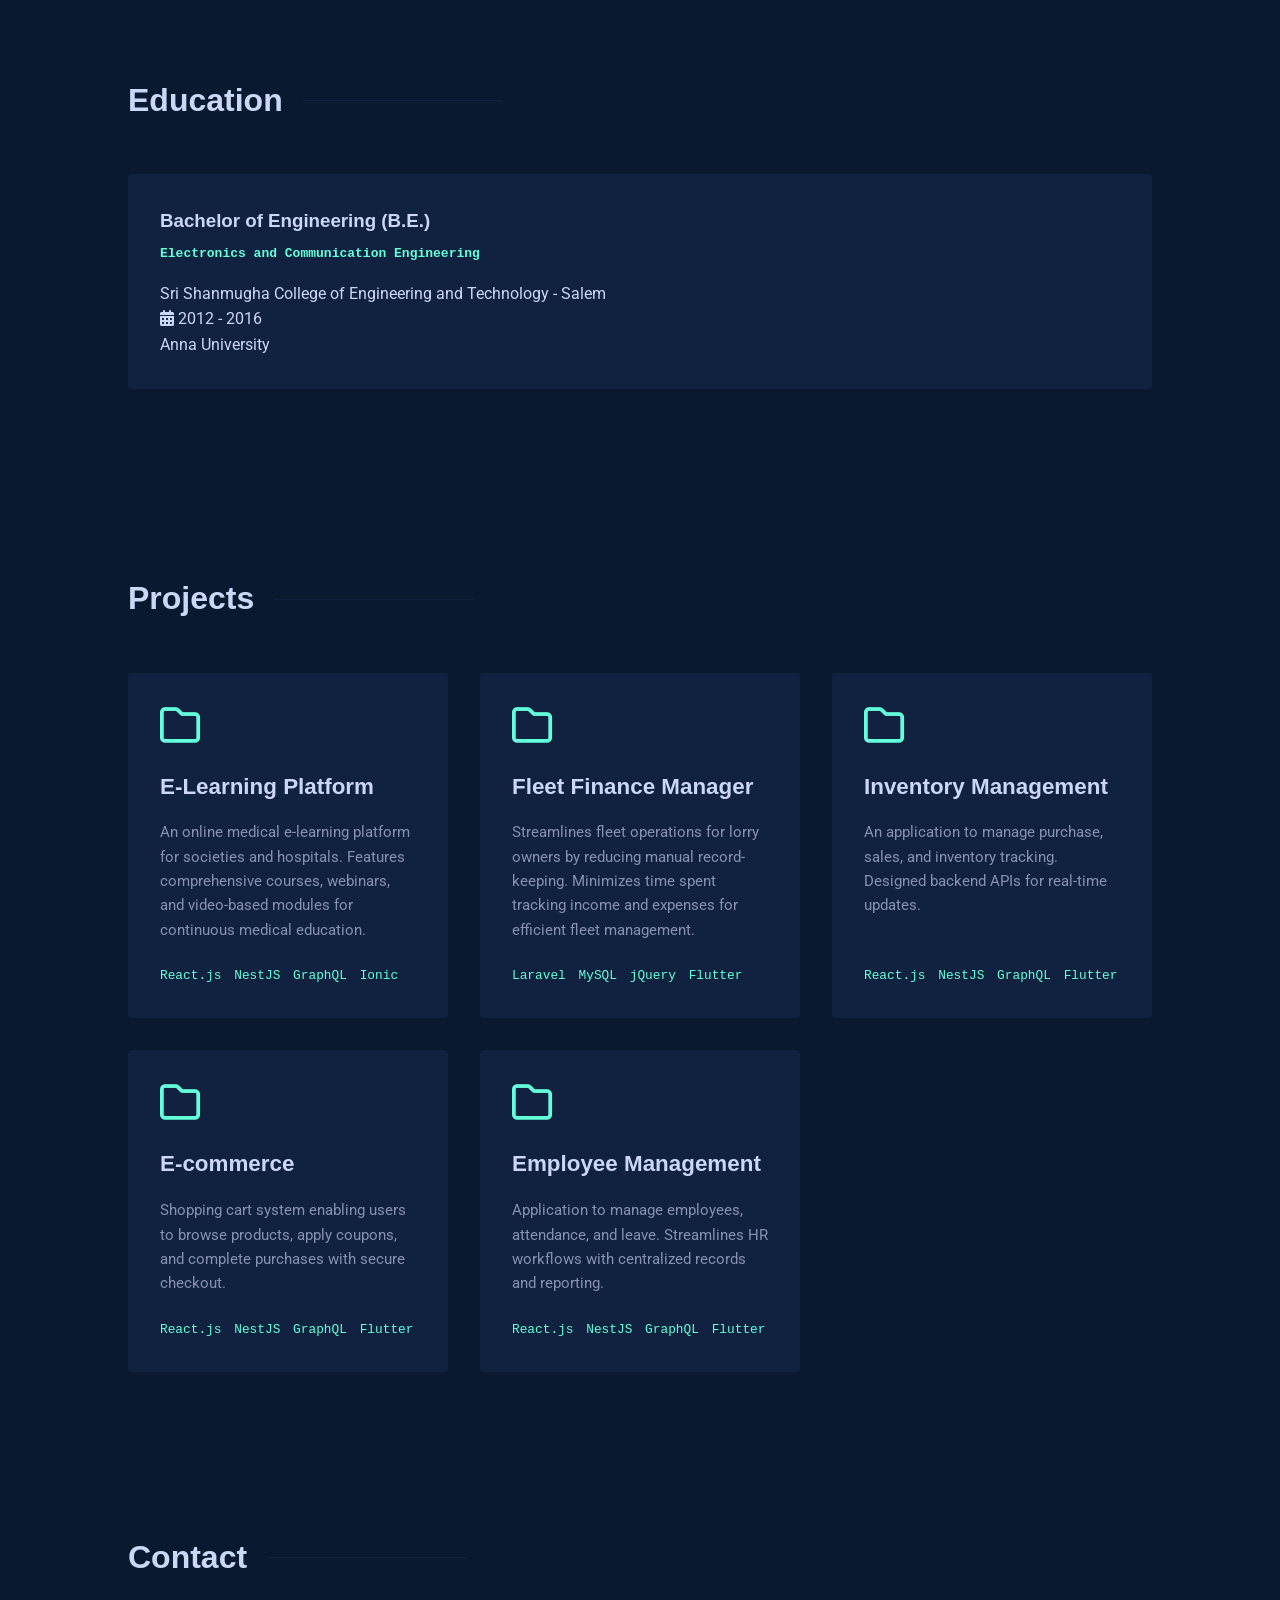
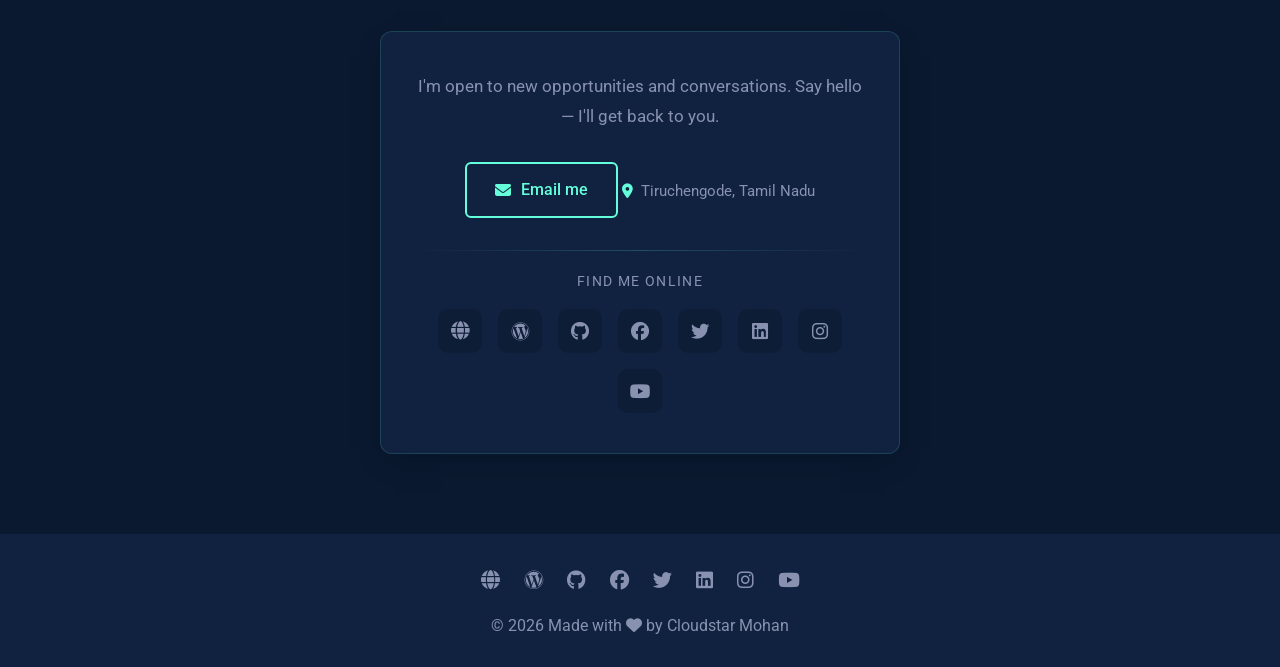
==== commit a3c784e3: "content updated" ====
--- a/index.html
+++ b/index.html
@@ -4,34 +4,12 @@
 <head>
     <meta charset="UTF-8">
     <meta name="viewport" content="width=device-width, initial-scale=1.0">
-    <title>Mohan Shanmugam | Software Developer</title>
-
-    <!-- Primary Meta -->
-    <meta name="description" content="Mohan Shanmugam — Full-Stack Software Developer specializing in PHP, Laravel, React.js, NestJS, and Flutter. Building scalable web and mobile apps. Based in Tiruchengode, Tamil Nadu. View portfolio and contact.">
-    <meta name="keywords" content="Mohan Shanmugam, Full-Stack Developer, Web Developer, PHP Developer, Laravel, React.js, NestJS, Node.js, Flutter, GraphQL, Software Developer, Tiruchengode, Tamil Nadu, Cloudstar Mohan, portfolio">
-    <meta name="author" content="Mohan Shanmugam (Cloudstar Mohan)">
+    <title>Mohan Shanmugam | Web Developer</title>
+
+    <meta name="description" content="Welcome to mohan If you never try,you will never know">
+    <meta name="keywords" content="mohan shanmugam,mohan tiruchegode">
+    <meta name="author" content="Cloudstar Mohan">
     <meta name="theme-color" content="#0a192f">
-    <meta name="robots" content="index, follow">
-    <link rel="canonical" href="https://spmohansp.github.io/">
-
-    <!-- Open Graph / Facebook -->
-    <meta property="og:type" content="website">
-    <meta property="og:url" content="https://spmohansp.github.io/">
-    <meta property="og:title" content="Mohan Shanmugam | Full-Stack Developer Portfolio">
-    <meta property="og:description" content="Full-Stack Software Developer — PHP, Laravel, React.js, NestJS, Flutter. Building scalable web and mobile solutions. View projects and get in touch.">
-    <meta property="og:image" content="https://pbs.twimg.com/profile_images/1181215652310159364/Az5nVfEx_400x400.jpg">
-    <meta property="og:image:alt" content="Mohan Shanmugam - Software Developer">
-    <meta property="og:locale" content="en_IN">
-    <meta property="og:site_name" content="Mohan Shanmugam Portfolio">
-
-    <!-- Twitter Card -->
-    <meta name="twitter:card" content="summary_large_image">
-    <meta name="twitter:url" content="https://spmohansp.github.io/">
-    <meta name="twitter:title" content="Mohan Shanmugam | Full-Stack Developer Portfolio">
-    <meta name="twitter:description" content="Full-Stack Software Developer — PHP, Laravel, React.js, NestJS, Flutter. Building scalable web and mobile solutions.">
-    <meta name="twitter:image" content="https://pbs.twimg.com/profile_images/1181215652310159364/Az5nVfEx_400x400.jpg">
-    <meta name="twitter:image:alt" content="Mohan Shanmugam - Software Developer">
-    <meta name="twitter:creator" content="@cloudstarmohan">
 
     <!-- Fonts -->
     <link rel="preconnect" href="https://fonts.googleapis.com">
@@ -44,60 +22,31 @@
     <!-- CSS -->
     <link rel="stylesheet" href="style.css">
 
-    <!-- JSON-LD: Person -->
+    <!-- JSON-LD Scheme -->
     <script type="application/ld+json">
     {
-        "@context": "https://schema.org",
+        "@context": "https://schema.org/",
         "@type": "Person",
         "name": "Mohan Shanmugam",
-        "alternateName": "Cloudstar Mohan",
         "url": "https://spmohansp.github.io/",
-        "image": "images/mohan.jpeg",
-        "description": "Full-Stack Software Developer specializing in PHP, Laravel, React.js, NestJS, and Flutter. Experienced in building scalable web and mobile applications.",
-        "jobTitle": "Full-Stack Developer",
-        "address": {
-            "@type": "PostalAddress",
-            "addressLocality": "Tiruchengode",
-            "addressRegion": "Tamil Nadu",
-            "addressCountry": "IN"
-        },
+        "image": "https://pbs.twimg.com/profile_images/1181215652310159364/Az5nVfEx_400x400.jpg",
         "sameAs": [
             "https://www.facebook.com/cloudstarmohan",
             "https://twitter.com/cloudstarmohan",
             "https://www.instagram.com/cloudstarmohan/",
             "https://www.youtube.com/channel/UCcbaJ6l5lbjIK69pZAny0ig",
-            "https://ca.linkedin.com/in/cloudstarmohan",
-            "https://github.com/spmohansp",
-            "https://cloudstarmohan.wordpress.com/",
+            "http://ca.linkedin.com/in/cloudstarmohan",
             "https://spmohansp.github.io/"
         ],
-        "knowsAbout": ["PHP", "Laravel", "React.js", "NestJS", "Node.js", "Flutter", "GraphQL", "MySQL", "MongoDB"],
-        "alumniOf": {
-            "@type": "CollegeOrUniversity",
-            "name": "Sri Shanmugha College of Engineering and Technology",
-            "sameAs": "https://www.shanmugha.edu.in/"
-        }
-    }
-    </script>
-    <!-- JSON-LD: WebSite (for sitelinks/search) -->
-    <script type="application/ld+json">
-    {
-        "@context": "https://schema.org",
-        "@type": "WebSite",
-        "name": "Mohan Shanmugam Portfolio",
-        "url": "https://spmohansp.github.io/",
-        "description": "Full-Stack Developer portfolio — projects, experience, and contact.",
-        "author": {
-            "@type": "Person",
-            "name": "Mohan Shanmugam"
-        }
+        "jobTitle": "Web Developer"  
     }
     </script>
 </head>
 
 <body>
+
     <!-- Header -->
-    <header role="banner">
+    <header>
         <div class="logo">Mohan Shanmugam</div>
         <div class="menu-toggle" id="menu-toggle">
             <i class="fas fa-bars"></i>
@@ -116,23 +65,24 @@
         </nav>
     </header>
 
-    <main id="main-content" role="main">
     <!-- Hero Section -->
-    <section class="hero" aria-label="Introduction">
-        <h4>Hi, my name is</h4>
-        <h1>Mohan Shanmugam.</h1>
-        <h2>Software Developer.</h2>
-        <p>Experienced Backend Developer with a strong foundation in PHP and React.js. I design and develop innovative,
-            scalable software solutions.</p>
-        <div class="hero-btns" style="margin-top: 2rem;">
-            <a href="#projects" class="btn">View Projects</a>
-            <a href="mailto:spmohanspece@gmail.com" class="btn" style="margin-left: 1rem;">Contact Me</a>
+    <section class="hero">
+        <p class="hero-intro">Hi, I'm</p>
+        <h1 class="hero-title">Mohan Shanmugam</h1>
+        <p class="hero-role">
+            <span class="hero-role-text">Web Developer</span>
+            <span class="hero-badge">8+ years</span>
+        </p>
+        <p class="hero-desc">I build and ship full-stack web and mobile applications. From APIs and databases to React and Flutter — I help teams deliver scalable, maintainable software.</p>
+        <div class="hero-btns">
+            <a href="#projects" class="btn btn-primary">View Projects</a>
+            <a href="#contact" class="btn btn-outline">Get in Touch</a>
         </div>
     </section>
 
     <!-- About Section -->
-    <section id="about" aria-labelledby="about-heading">
-        <h2 id="about-heading" class="section-title">About Me</h2>
+    <section id="about">
+        <h2 class="section-title">About Me</h2>
         <div class="about-content">
             <div class="about-text">
                 <p>I am a Software Developer looking to join a forward-thinking organization. My focus is on designing
@@ -146,15 +96,20 @@
                 </div>
             </div>
             <div class="about-img">
-                <img src="images/mohan.jpeg" alt="Mohan Shanmugam">
+                <img src="https://pbs.twimg.com/profile_images/1181215652310159364/Az5nVfEx.jpg" alt="Mohan Shanmugam">
             </div>
         </div>
     </section>
 
     <!-- Skills Section -->
-    <section id="skills" aria-labelledby="skills-heading">
-        <h2 id="skills-heading" class="section-title">Skills</h2>
+    <section id="skills">
+        <h2 class="section-title">Skills</h2>
         <div class="skills-grid">
+            <!-- Backend -->
+            <div class="skill-card">
+                <i class="fab fa-php"></i>
+                <h4>PHP</h4>
+            </div>
             <div class="skill-card">
                 <i class="fab fa-laravel"></i>
                 <h4>Laravel</h4>
@@ -163,7 +118,6 @@
                 <i class="fab fa-node-js"></i>
                 <h4>Node.js / NestJS</h4>
             </div>
-    
             <!-- Frontend -->
             <div class="skill-card">
                 <i class="fab fa-react"></i>
@@ -173,13 +127,6 @@
                 <i class="fas fa-project-diagram"></i>
                 <h4>GraphQL</h4>
             </div>
-
-            <!-- Backend -->
-            <div class="skill-card">
-                <i class="fab fa-php"></i>
-                <h4>PHP</h4>
-            </div>
-    
             <!-- Mobile -->
             <div class="skill-card">
                 <i class="fas fa-mobile-alt"></i>
@@ -189,7 +136,6 @@
                 <i class="fab fa-react"></i>
                 <h4>Ionic (React)</h4>
             </div>
-    
             <!-- Database -->
             <div class="skill-card">
                 <i class="fas fa-database"></i>
@@ -203,36 +149,17 @@
                 <i class="fas fa-server"></i>
                 <h4>Redis</h4>
             </div>
-    
             <!-- Server -->
             <div class="skill-card">
                 <i class="fas fa-server"></i>
                 <h4>Nginx / Apache</h4>
             </div>
-    
-            <!-- Cloud & DevOps -->
-            <div class="skill-card">
-                <i class="fab fa-google"></i>
-                <h4>Google Cloud (GCP)</h4>
-            </div>
-            <div class="skill-card">
-                <i class="fab fa-aws"></i>
-                <h4>AWS</h4>
-            </div>
-            <div class="skill-card">
-                <i class="fab fa-docker"></i>
-                <h4>Docker</h4>
-            </div>
-            <div class="skill-card">
-                <i class="fas fa-fire"></i>
-                <h4>Firebase</h4>
-            </div>
         </div>
     </section>
 
     <!-- Experience Section -->
-    <section id="experience" aria-labelledby="experience-heading">
-        <h2 id="experience-heading" class="section-title">Experience</h2>
+    <section id="experience">
+        <h2 class="section-title">Experience</h2>
         <div class="timeline">
             <!-- Blackflux -->
             <div class="timeline-item left">
@@ -283,8 +210,8 @@
     </section>
 
     <!-- Education Section -->
-    <section id="education" aria-labelledby="education-heading">
-        <h2 id="education-heading" class="section-title">Education</h2>
+    <section id="education">
+        <h2 class="section-title">Education</h2>
         <div class="education-card">
             <h3>Bachelor of Engineering (B.E.)</h3>
             <h4>Electronics and Communication Engineering</h4>
@@ -294,9 +221,9 @@
         </div>
     </section>
 
-    <!-- Projects Section -->
-    <section id="projects" aria-labelledby="projects-heading">
-        <h2 id="projects-heading" class="section-title">Projects</h2>
+    <!-- Gallery Section -->
+    <section id="projects">
+        <h2 class="section-title">Projects</h2>
         <div class="projects-grid">
             <!-- Vidocto -->
             <div class="project-card">
@@ -304,7 +231,7 @@
                     <div class="project-header">
                         <i class="far fa-folder"></i>
                     </div>
-                    <h3>Vidocto</h3>
+                    <h3>E-Learning Platform</h3>
                     <p>An online medical e-learning platform for societies and hospitals. Features comprehensive
                         courses, webinars, and video-based modules for continuous medical education.</p>
                 </div>
@@ -322,13 +249,31 @@
                     <div class="project-header">
                         <i class="far fa-folder"></i>
                     </div>
-                    <h3>Fleet Finance & Vehicle Management System</h3>
-                    <p>Comprehensive fleet management solution that enables vehicle tracking, trip management, driver records, and document monitoring. Tracks income and expenses in real time, helping fleet owners manage operations, maintenance schedules, and financial performance efficiently.</p>
+                    <h3>Fleet Finance Manager</h3>
+                    <p>Streamlines fleet operations for lorry owners by reducing manual record-keeping. Minimizes time
+                        spent tracking income and expenses for efficient fleet management.</p>
                 </div>
                 <div class="project-tags">
                     <span>Laravel</span>
                     <span>MySQL</span>
                     <span>jQuery</span>
+                    <span>Flutter</span>
+                </div>
+            </div>
+
+            <!-- Sadugudu -->
+            <div class="project-card">
+                <div class="project-top">
+                    <div class="project-header">
+                        <i class="far fa-folder"></i>
+                    </div>
+                    <h3>Inventory Management</h3>
+                    <p>An application to manage purchase, sales, and inventory tracking. Designed backend APIs for real-time updates.</p>
+                </div>
+                <div class="project-tags">
+                    <span>React.js</span>
+                    <span>NestJS</span>
+                    <span>GraphQL</span>
                     <span>Flutter</span>
                 </div>
             </div>
@@ -346,19 +291,17 @@
                 <div class="project-tags">
                     <span>React.js</span>
                     <span>NestJS</span>
-                    <span>NextJS</span>
                     <span>GraphQL</span>
                     <span>Flutter</span>
                 </div>
             </div>
-
             <div class="project-card">
                 <div class="project-top">
                     <div class="project-header">
                         <i class="far fa-folder"></i>
                     </div>
-                    <h3>Inventory Management</h3>
-                    <p>Inventory management system enabling businesses to track stock levels, manage suppliers, monitor product movements, and generate real-time reports for efficient warehouse operations.</p>
+                    <h3>Employee Management</h3>
+                    <p>Application to manage employees, attendance, and leave. Streamlines HR workflows with centralized records and reporting.</p>
                 </div>
                 <div class="project-tags">
                     <span>React.js</span>
@@ -370,9 +313,7 @@
         </div>
     </section>
 
-    </main>
-
-    <!-- Gallery Section (commented) -->
+    <!-- Gallery Section -->
     <!-- <section id="gallery">
         <h2 class="section-title">Gallery</h2>
         <div class="gallery-grid">
@@ -423,8 +364,36 @@
         </div>
     </section> -->
 
+    <!-- Contact Section -->
+    <section id="contact">
+        <h2 class="section-title">Contact</h2>
+        <div class="contact-card">
+            <p class="contact-lead">I'm open to new opportunities and conversations. Say hello — I'll get back to you.</p>
+            <a href="mailto:spmohanspece@gmail.com" class="contact-cta">
+                <i class="fas fa-envelope"></i>
+                Email me
+            </a>
+            <p class="contact-location">
+                <i class="fas fa-map-marker-alt"></i>
+                Tiruchengode, Tamil Nadu
+            </p>
+            <div class="contact-divider"></div>
+            <p class="contact-social-label">Find me online</p>
+            <div class="contact-social">
+                <a href="https://spmohansp.github.io" target="_blank" rel="noopener" aria-label="Website"><i class="fas fa-globe"></i></a>
+                <a href="https://cloudstarmohan.wordpress.com" target="_blank" rel="noopener" aria-label="Blog"><i class="fab fa-wordpress"></i></a>
+                <a href="https://github.com/spmohansp" target="_blank" rel="noopener" aria-label="GitHub"><i class="fab fa-github"></i></a>
+                <a href="https://www.facebook.com/cloudstarmohan" target="_blank" rel="noopener" aria-label="Facebook"><i class="fab fa-facebook"></i></a>
+                <a href="https://www.twitter.com/cloudstarmohan" target="_blank" rel="noopener" aria-label="Twitter"><i class="fab fa-twitter"></i></a>
+                <a href="http://ca.linkedin.com/in/cloudstarmohan" target="_blank" rel="noopener" aria-label="LinkedIn"><i class="fab fa-linkedin"></i></a>
+                <a href="https://www.instagram.com/cloudstarmohan/" target="_blank" rel="noopener" aria-label="Instagram"><i class="fab fa-instagram"></i></a>
+                <a href="https://bit.ly/Padikattugal" target="_blank" rel="noopener" aria-label="YouTube"><i class="fab fa-youtube"></i></a>
+            </div>
+        </div>
+    </section>
+
     <!-- Footer -->
-    <footer id="contact" role="contentinfo">
+    <footer>
         <div class="social-links">
             <a href="https://spmohansp.github.io" target="_blank"><i class="fas fa-globe"></i></a>
             <a href="https://cloudstarmohan.wordpress.com" target="_blank"><i class="fab fa-wordpress"></i></a>
@@ -435,7 +404,7 @@
             <a href="https://www.instagram.com/cloudstarmohan/" target="_blank"><i class="fab fa-instagram"></i></a>
             <a href="https://bit.ly/Padikattugal" target="_blank"><i class="fab fa-youtube"></i></a>
         </div>
-        <p>© <span id="copyright-year"></span> Copyright <a href="https://spmohansp.github.io">Cloudstar Mohan</a></p>
+        <p>© <span id="copyright-year"></span> Made with <i class="fas fa-heart" aria-hidden="true"></i> by <a href="https://spmohansp.github.io">Cloudstar Mohan</a></p>
     </footer>
 
     <!-- Scripts -->
--- a/style.css
+++ b/style.css
@@ -125,38 +125,113 @@
     align-items: flex-start;
     padding: 0 10%;
     background-color: var(--bg-color);
-}
-
-.hero h1 {
-    font-size: clamp(2.5rem, 5vw, 4rem);
+    position: relative;
+}
+
+.hero::before {
+    content: "";
+    position: absolute;
+    left: 0;
+    top: 50%;
+    transform: translateY(-50%);
+    width: 4px;
+    height: 120px;
+    background: linear-gradient(180deg, transparent, var(--primary-color), transparent);
+    border-radius: 2px;
+    opacity: 0.6;
+}
+
+.hero-intro {
+    font-size: clamp(0.95rem, 1.5vw, 1.1rem);
+    color: var(--primary-color);
+    font-family: monospace;
+    margin-bottom: 0.5rem;
+    letter-spacing: 0.05em;
+}
+
+.hero-title {
+    font-size: clamp(2.75rem, 6vw, 4.5rem);
+    font-weight: 700;
     color: var(--text-primary);
-    margin-bottom: 1rem;
-}
-
-.hero h2 {
-    font-size: clamp(1.5rem, 3vw, 2.5rem);
-    color: var(--text-secondary);
+    margin-bottom: 0.25rem;
+    line-height: 1.1;
+    letter-spacing: -0.02em;
+}
+
+.hero-role {
+    display: flex;
+    align-items: center;
+    gap: 0.75rem;
     margin-bottom: 1.5rem;
-}
-
-.hero p {
-    max-width: 500px;
-    color: var(--text-secondary);
-    margin-bottom: 2rem;
+    flex-wrap: wrap;
+}
+
+.hero-role-text {
+    font-size: clamp(1.35rem, 2.5vw, 2rem);
+    color: var(--text-secondary);
+    font-weight: 500;
+}
+
+.hero-badge {
+    display: inline-block;
+    padding: 0.25rem 0.75rem;
+    background-color: rgba(100, 255, 218, 0.12);
+    color: var(--primary-color);
+    border: 1px solid rgba(100, 255, 218, 0.35);
+    border-radius: 6px;
+    font-size: 0.85rem;
+    font-weight: 500;
+    font-family: monospace;
+}
+
+.hero-desc {
+    max-width: 520px;
+    color: var(--text-secondary);
     font-size: 1.1rem;
+    line-height: 1.75;
+    margin-bottom: 2.25rem;
+}
+
+.hero-btns {
+    display: flex;
+    flex-wrap: wrap;
+    gap: 1rem;
 }
 
 .btn {
     display: inline-block;
-    padding: 0.8rem 1.5rem;
+    padding: 0.85rem 1.6rem;
+    border-radius: 6px;
+    font-size: 1rem;
+    font-weight: 500;
+    transition: var(--transition);
     border: 1px solid var(--primary-color);
     color: var(--primary-color);
-    border-radius: 4px;
-    font-size: 1rem;
+}
+
+.btn-primary {
+    background-color: var(--primary-color);
+    color: var(--bg-color);
+    border: 1px solid var(--primary-color);
+}
+
+.btn-primary:hover {
+    background-color: transparent;
+    color: var(--primary-color);
+    box-shadow: 0 0 20px rgba(100, 255, 218, 0.25);
+}
+
+.btn-outline {
+    border: 1px solid var(--primary-color);
+    color: var(--primary-color);
+}
+
+.btn-outline:hover {
+    background-color: rgba(100, 255, 218, 0.1);
 }
 
 .btn:hover {
-    background-color: rgba(100, 255, 218, 0.1);
+    transform: translateY(-2px);
 }
 
 /* Sections */
@@ -498,6 +573,107 @@
 
 /* Updated Gallery styles if needed, or remove if replacing completely */
 
+/* Contact Section */
+#contact {
+    text-align: center;
+}
+
+.contact-card {
+    max-width: 520px;
+    margin: 0 auto;
+    padding: 2.5rem 2rem;
+    background-color: var(--bg-light);
+    border: 1px solid rgba(100, 255, 218, 0.15);
+    border-radius: 12px;
+    box-shadow: var(--card-shadow);
+    transition: var(--transition);
+}
+
+.contact-card:hover {
+    border-color: rgba(100, 255, 218, 0.3);
+    box-shadow: 0 20px 40px -20px rgba(2, 12, 27, 0.8);
+}
+
+.contact-lead {
+    color: var(--text-secondary);
+    font-size: 1.05rem;
+    line-height: 1.75;
+    margin-bottom: 1.75rem;
+}
+
+.contact-cta {
+    display: inline-flex;
+    align-items: center;
+    gap: 0.6rem;
+    padding: 0.85rem 1.75rem;
+    background-color: transparent;
+    color: var(--primary-color);
+    border: 2px solid var(--primary-color);
+    border-radius: 6px;
+    font-weight: 500;
+    font-size: 1rem;
+    transition: var(--transition);
+}
+
+.contact-cta:hover {
+    background-color: rgba(100, 255, 218, 0.1);
+    transform: translateY(-2px);
+}
+
+.contact-location {
+    display: inline-flex;
+    align-items: center;
+    gap: 0.5rem;
+    color: var(--text-secondary);
+    font-size: 0.95rem;
+    margin-top: 1.25rem;
+}
+
+.contact-location i {
+    color: var(--primary-color);
+    font-size: 0.9rem;
+}
+
+.contact-divider {
+    height: 1px;
+    background: linear-gradient(90deg, transparent, rgba(100, 255, 218, 0.2), transparent);
+    margin: 2rem 0 1.25rem;
+}
+
+.contact-social-label {
+    color: var(--text-secondary);
+    font-size: 0.85rem;
+    text-transform: uppercase;
+    letter-spacing: 0.1em;
+    margin-bottom: 1rem;
+}
+
+.contact-social {
+    display: flex;
+    flex-wrap: wrap;
+    justify-content: center;
+    gap: 1rem;
+}
+
+.contact-social a {
+    display: flex;
+    align-items: center;
+    justify-content: center;
+    width: 44px;
+    height: 44px;
+    border-radius: 10px;
+    background-color: rgba(10, 25, 47, 0.6);
+    color: var(--text-secondary);
+    font-size: 1.15rem;
+    transition: var(--transition);
+}
+
+.contact-social a:hover {
+    color: var(--primary-color);
+    background-color: rgba(100, 255, 218, 0.1);
+    transform: translateY(-3px);
+}
+
 /* Footer */
 footer {
     text-align: center;
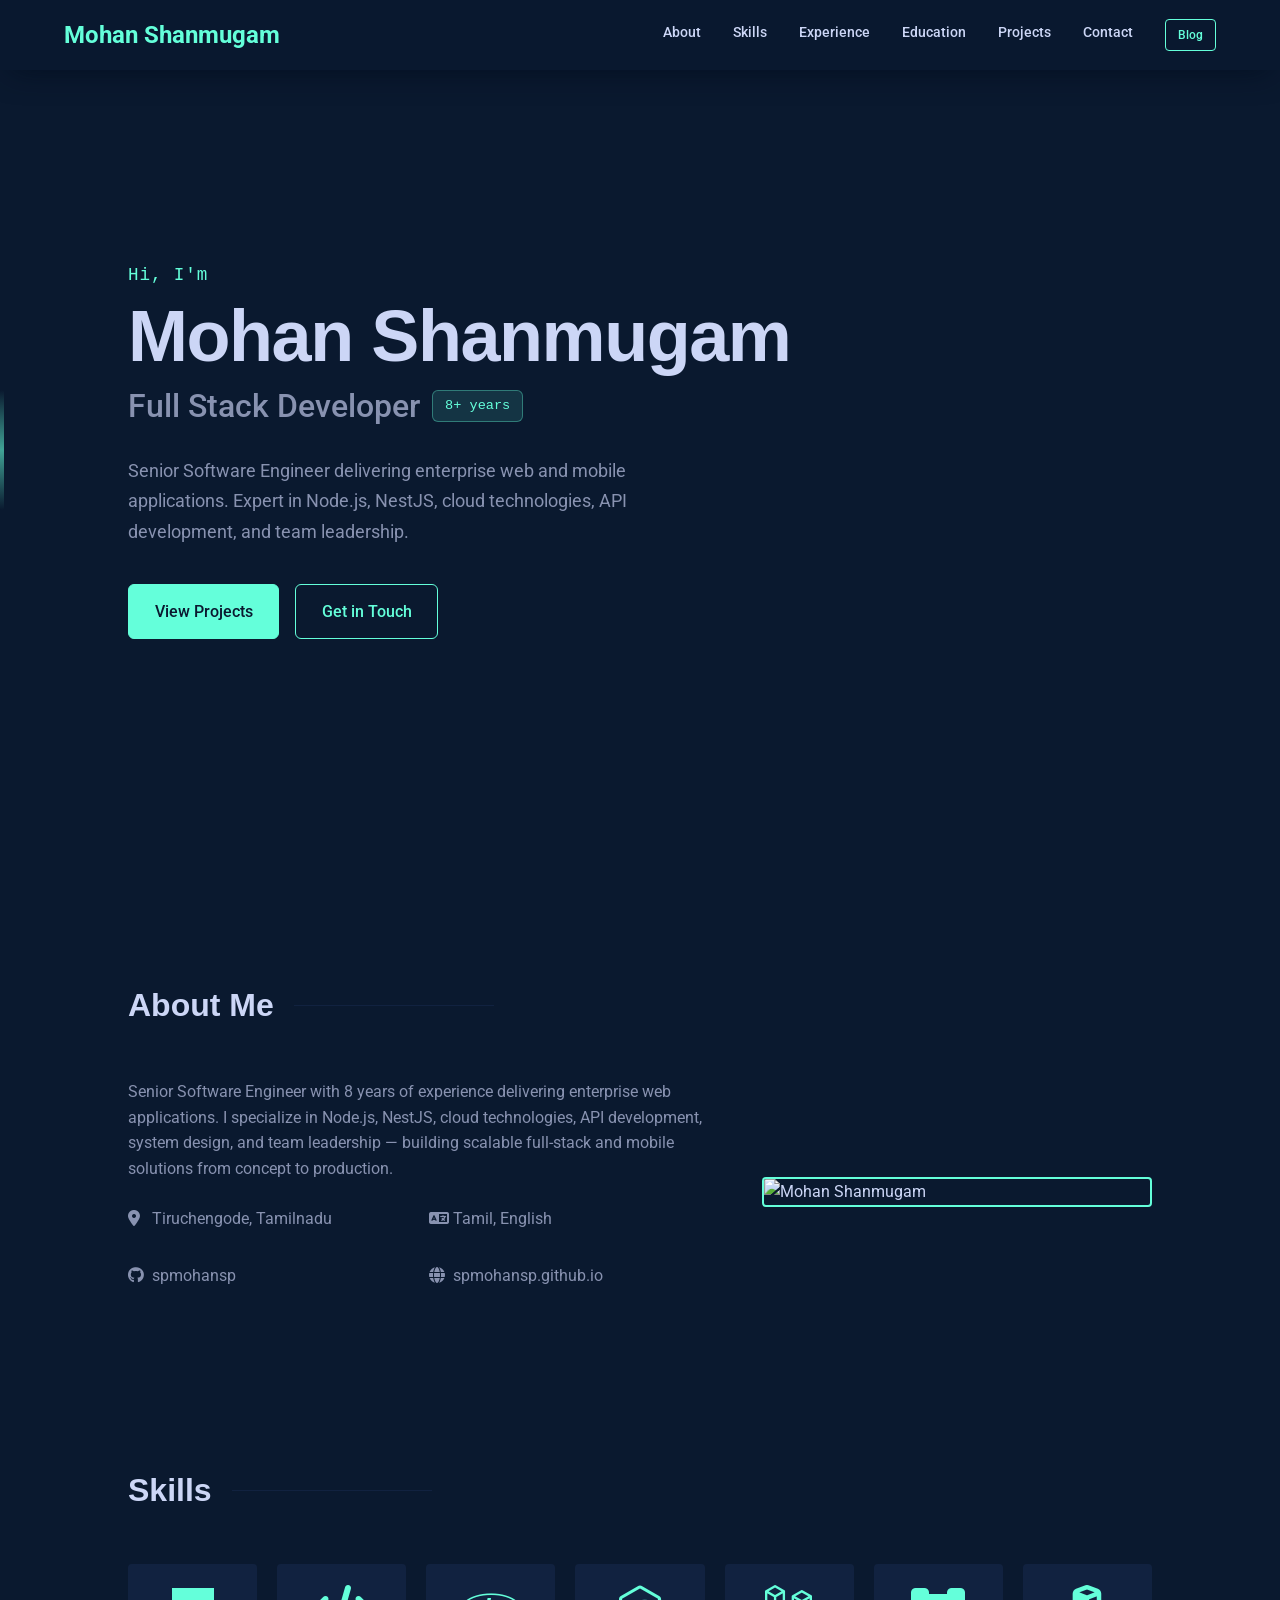
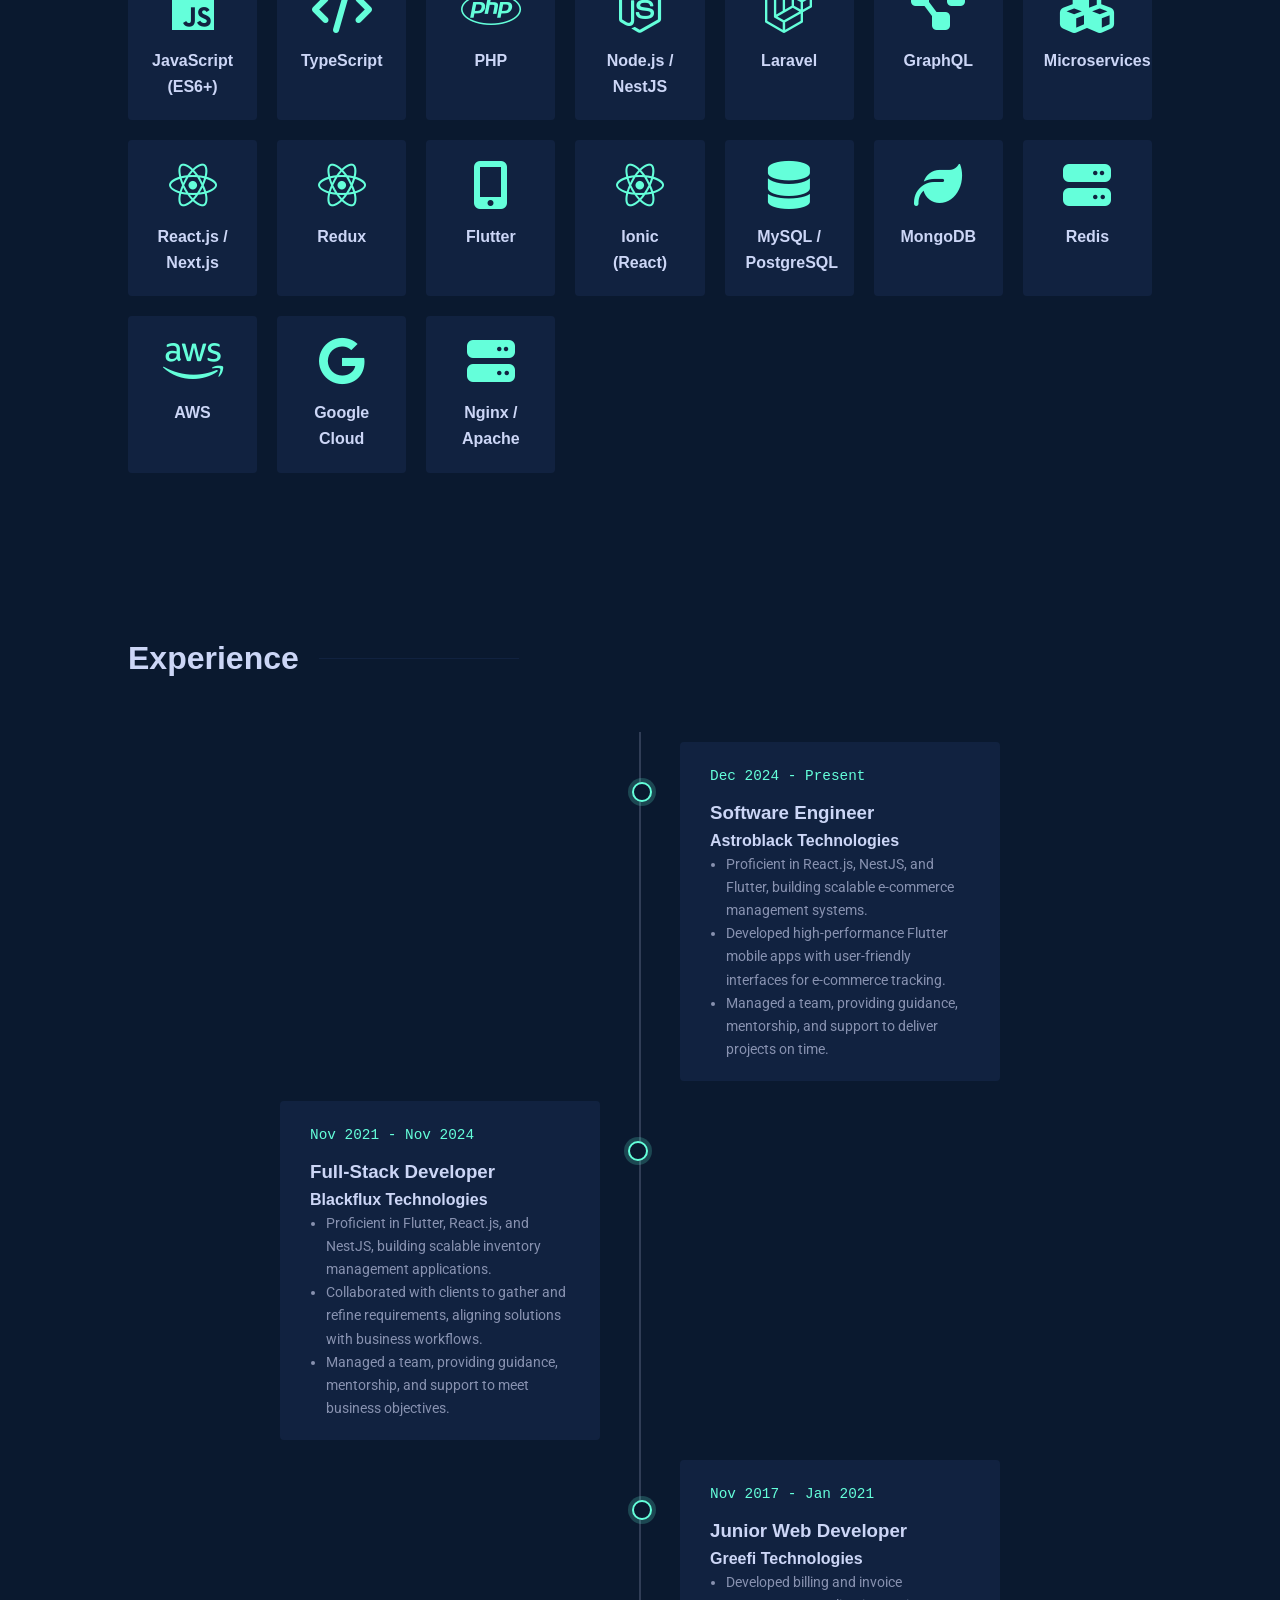
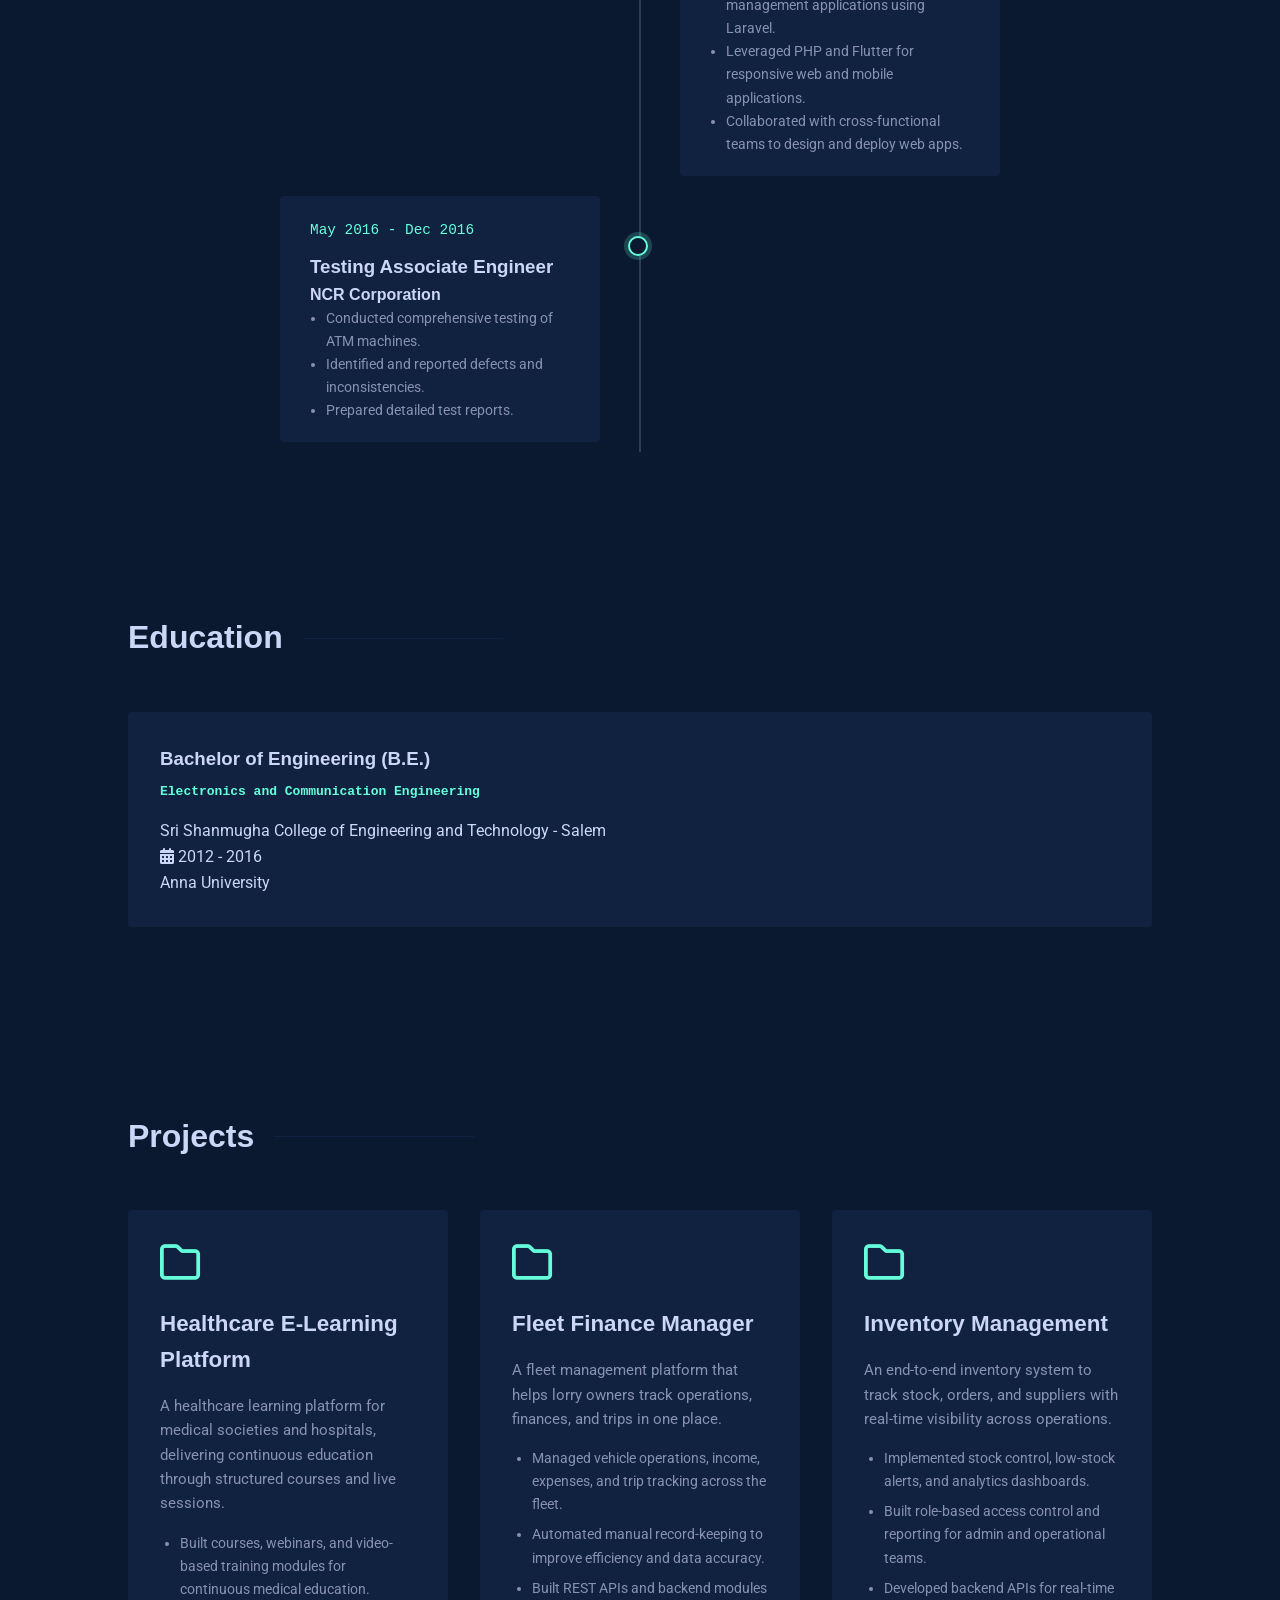
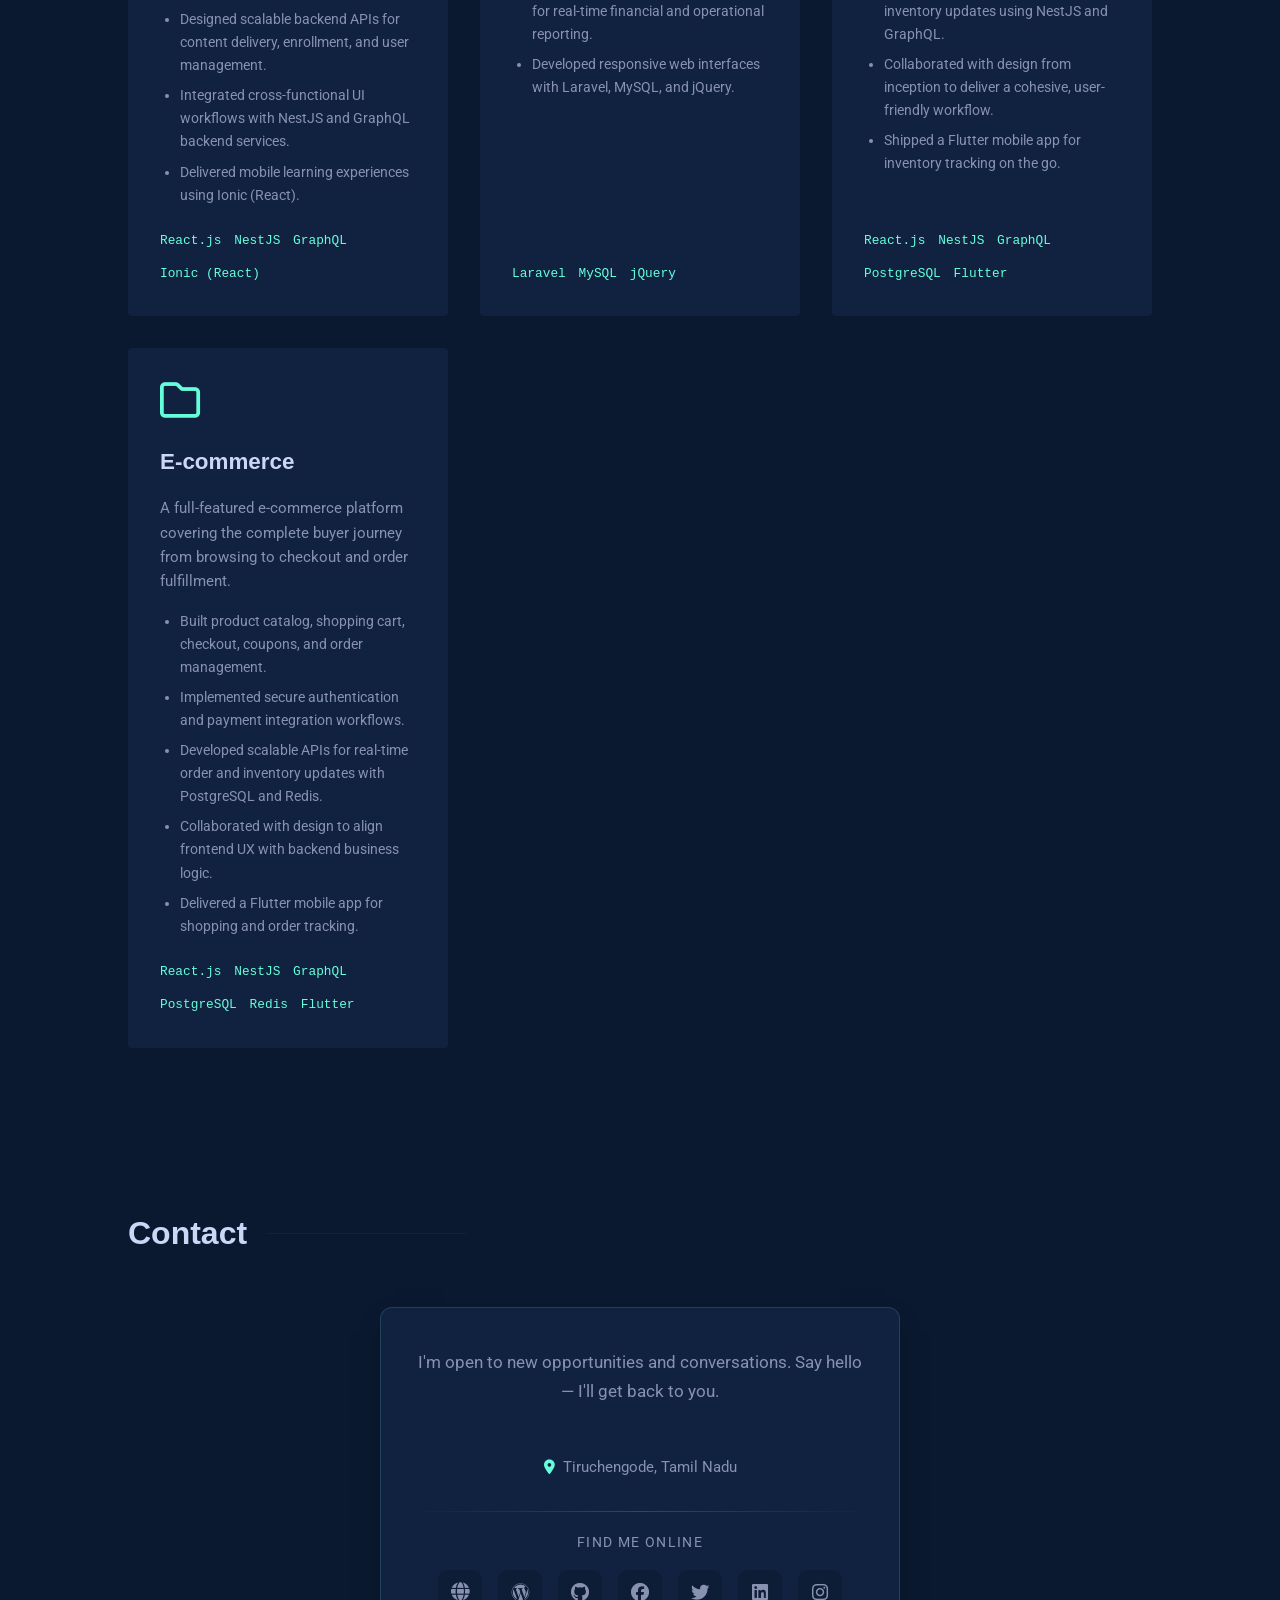
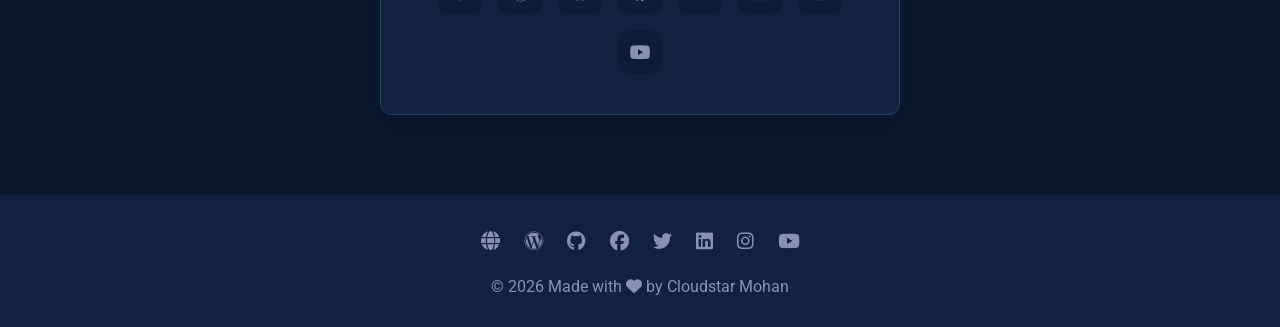
==== commit 430b68d4: "Detail updated" ====
--- a/index.html
+++ b/index.html
@@ -4,9 +4,9 @@
 <head>
     <meta charset="UTF-8">
     <meta name="viewport" content="width=device-width, initial-scale=1.0">
-    <title>Mohan Shanmugam | Web Developer</title>
-
-    <meta name="description" content="Welcome to mohan If you never try,you will never know">
+    <title>Mohan Shanmugam | Full Stack Developer</title>
+
+    <meta name="description" content="Mohan Shanmugam — Full Stack Developer with 8+ years building enterprise web and mobile applications with Node.js, NestJS, React, and Flutter.">
     <meta name="keywords" content="mohan shanmugam,mohan tiruchegode">
     <meta name="author" content="Cloudstar Mohan">
     <meta name="theme-color" content="#0a192f">
@@ -38,7 +38,7 @@
             "http://ca.linkedin.com/in/cloudstarmohan",
             "https://spmohansp.github.io/"
         ],
-        "jobTitle": "Web Developer"  
+        "jobTitle": "Full Stack Developer"
     }
     </script>
 </head>
@@ -70,10 +70,10 @@
         <p class="hero-intro">Hi, I'm</p>
         <h1 class="hero-title">Mohan Shanmugam</h1>
         <p class="hero-role">
-            <span class="hero-role-text">Web Developer</span>
+            <span class="hero-role-text">Full Stack Developer</span>
             <span class="hero-badge">8+ years</span>
         </p>
-        <p class="hero-desc">I build and ship full-stack web and mobile applications. From APIs and databases to React and Flutter — I help teams deliver scalable, maintainable software.</p>
+        <p class="hero-desc">Senior Software Engineer delivering enterprise web and mobile applications. Expert in Node.js, NestJS, cloud technologies, API development, and team leadership.</p>
         <div class="hero-btns">
             <a href="#projects" class="btn btn-primary">View Projects</a>
             <a href="#contact" class="btn btn-outline">Get in Touch</a>
@@ -85,14 +85,13 @@
         <h2 class="section-title">About Me</h2>
         <div class="about-content">
             <div class="about-text">
-                <p>I am a Software Developer looking to join a forward-thinking organization. My focus is on designing
-                    and developing innovative, scalable software solutions using modern technologies.</p>
+                <p>Senior Software Engineer with 8 years of experience delivering enterprise web applications. I specialize in Node.js, NestJS, cloud technologies, API development, system design, and team leadership — building scalable full-stack and mobile solutions from concept to production.</p>
                 <div class="contact-info"
                     style="display: grid; grid-template-columns: 1fr 1fr; gap: 1rem; margin-top: 1.5rem;">
                     <p><i class="fas fa-map-marker-alt" style="width: 20px;"></i> Tiruchengode, Tamilnadu</p>
                     <p><i class="fas fa-language" style="width: 20px;"></i> Tamil, English</p>
-                    <p><i class="fab fa-github" style="width: 20px;"></i> spmohansp</p>
-                    <p><i class="fas fa-globe" style="width: 20px;"></i> spmohansp.github.io</p>
+                    <p><i class="fab fa-github" style="width: 20px;"></i> <a href="https://github.com/spmohansp" target="_blank" rel="noopener">spmohansp</a></p>
+                    <p><i class="fas fa-globe" style="width: 20px;"></i> <a href="https://spmohansp.github.io" target="_blank" rel="noopener">spmohansp.github.io</a></p>
                 </div>
             </div>
             <div class="about-img">
@@ -105,18 +104,35 @@
     <section id="skills">
         <h2 class="section-title">Skills</h2>
         <div class="skills-grid">
-            <!-- Backend -->
+            <!-- Languages -->
+            <div class="skill-card">
+                <i class="fab fa-js"></i>
+                <h4>JavaScript (ES6+)</h4>
+            </div>
+            <div class="skill-card">
+                <i class="fas fa-code"></i>
+                <h4>TypeScript</h4>
+            </div>
             <div class="skill-card">
                 <i class="fab fa-php"></i>
                 <h4>PHP</h4>
             </div>
+            <!-- Backend -->
+            <div class="skill-card">
+                <i class="fab fa-node-js"></i>
+                <h4>Node.js / NestJS</h4>
+            </div>
             <div class="skill-card">
                 <i class="fab fa-laravel"></i>
                 <h4>Laravel</h4>
             </div>
             <div class="skill-card">
-                <i class="fab fa-node-js"></i>
-                <h4>Node.js / NestJS</h4>
+                <i class="fas fa-project-diagram"></i>
+                <h4>GraphQL</h4>
+            </div>
+            <div class="skill-card">
+                <i class="fas fa-cubes"></i>
+                <h4>Microservices</h4>
             </div>
             <!-- Frontend -->
             <div class="skill-card">
@@ -124,8 +140,8 @@
                 <h4>React.js / Next.js</h4>
             </div>
             <div class="skill-card">
-                <i class="fas fa-project-diagram"></i>
-                <h4>GraphQL</h4>
+                <i class="fab fa-react"></i>
+                <h4>Redux</h4>
             </div>
             <!-- Mobile -->
             <div class="skill-card">
@@ -149,7 +165,15 @@
                 <i class="fas fa-server"></i>
                 <h4>Redis</h4>
             </div>
-            <!-- Server -->
+            <!-- Cloud & DevOps -->
+            <div class="skill-card">
+                <i class="fab fa-aws"></i>
+                <h4>AWS</h4>
+            </div>
+            <div class="skill-card">
+                <i class="fab fa-google"></i>
+                <h4>Google Cloud</h4>
+            </div>
             <div class="skill-card">
                 <i class="fas fa-server"></i>
                 <h4>Nginx / Apache</h4>
@@ -161,18 +185,32 @@
     <section id="experience">
         <h2 class="section-title">Experience</h2>
         <div class="timeline">
+            <!-- Astroblack -->
+            <div class="timeline-item right">
+                <div class="timeline-content">
+                    <span class="timeline-date">Dec 2024 - Present</span>
+                    <h3>Software Engineer</h3>
+                    <h4>Astroblack Technologies</h4>
+                    <ul
+                        style="list-style-type: disc; margin-left: 1rem; color: var(--text-secondary); font-size: 0.9rem;">
+                        <li>Proficient in React.js, NestJS, and Flutter, building scalable e-commerce management systems.</li>
+                        <li>Developed high-performance Flutter mobile apps with user-friendly interfaces for e-commerce tracking.</li>
+                        <li>Managed a team, providing guidance, mentorship, and support to deliver projects on time.</li>
+                    </ul>
+                </div>
+            </div>
+
             <!-- Blackflux -->
             <div class="timeline-item left">
                 <div class="timeline-content">
-                    <span class="timeline-date">Nov 2021 - Present</span>
+                    <span class="timeline-date">Nov 2021 - Nov 2024</span>
                     <h3>Full-Stack Developer</h3>
                     <h4>Blackflux Technologies</h4>
                     <ul
                         style="list-style-type: disc; margin-left: 1rem; color: var(--text-secondary); font-size: 0.9rem;">
-                        <li>Proficient in React.js, Nest.js, and Ionic React, building robust e-learning apps.</li>
-                        <li>Developed mobile apps using Ionic React and Flutter with high performance.</li>
-                        <li>Managed a team of three developers, providing mentorship and support.</li>
-                        <li>Coordinated with clients to refine requirements and ensure business alignment.</li>
+                        <li>Proficient in Flutter, React.js, and NestJS, building scalable inventory management applications.</li>
+                        <li>Collaborated with clients to gather and refine requirements, aligning solutions with business workflows.</li>
+                        <li>Managed a team, providing guidance, mentorship, and support to meet business objectives.</li>
                     </ul>
                 </div>
             </div>
@@ -225,21 +263,26 @@
     <section id="projects">
         <h2 class="section-title">Projects</h2>
         <div class="projects-grid">
-            <!-- Vidocto -->
+            <!-- Healthcare E-Learning Platform -->
             <div class="project-card">
                 <div class="project-top">
                     <div class="project-header">
                         <i class="far fa-folder"></i>
                     </div>
-                    <h3>E-Learning Platform</h3>
-                    <p>An online medical e-learning platform for societies and hospitals. Features comprehensive
-                        courses, webinars, and video-based modules for continuous medical education.</p>
+                    <h3>Healthcare E-Learning Platform</h3>
+                    <p>A healthcare learning platform for medical societies and hospitals, delivering continuous education through structured courses and live sessions.</p>
+                    <ul class="project-details">
+                        <li>Built courses, webinars, and video-based training modules for continuous medical education.</li>
+                        <li>Designed scalable backend APIs for content delivery, enrollment, and user management.</li>
+                        <li>Integrated cross-functional UI workflows with NestJS and GraphQL backend services.</li>
+                        <li>Delivered mobile learning experiences using Ionic (React).</li>
+                    </ul>
                 </div>
                 <div class="project-tags">
                     <span>React.js</span>
                     <span>NestJS</span>
                     <span>GraphQL</span>
-                    <span>Ionic</span>
+                    <span>Ionic (React)</span>
                 </div>
             </div>
 
@@ -250,30 +293,42 @@
                         <i class="far fa-folder"></i>
                     </div>
                     <h3>Fleet Finance Manager</h3>
-                    <p>Streamlines fleet operations for lorry owners by reducing manual record-keeping. Minimizes time
-                        spent tracking income and expenses for efficient fleet management.</p>
+                    <p>A fleet management platform that helps lorry owners track operations, finances, and trips in one place.</p>
+                    <ul class="project-details">
+                        <li>Managed vehicle operations, income, expenses, and trip tracking across the fleet.</li>
+                        <li>Automated manual record-keeping to improve efficiency and data accuracy.</li>
+                        <li>Built REST APIs and backend modules for real-time financial and operational reporting.</li>
+                        <li>Developed responsive web interfaces with Laravel, MySQL, and jQuery.</li>
+                    </ul>
                 </div>
                 <div class="project-tags">
                     <span>Laravel</span>
                     <span>MySQL</span>
                     <span>jQuery</span>
-                    <span>Flutter</span>
-                </div>
-            </div>
-
-            <!-- Sadugudu -->
+                </div>
+            </div>
+
+            <!-- Inventory Management -->
             <div class="project-card">
                 <div class="project-top">
                     <div class="project-header">
                         <i class="far fa-folder"></i>
                     </div>
                     <h3>Inventory Management</h3>
-                    <p>An application to manage purchase, sales, and inventory tracking. Designed backend APIs for real-time updates.</p>
+                    <p>An end-to-end inventory system to track stock, orders, and suppliers with real-time visibility across operations.</p>
+                    <ul class="project-details">
+                        <li>Implemented stock control, low-stock alerts, and analytics dashboards.</li>
+                        <li>Built role-based access control and reporting for admin and operational teams.</li>
+                        <li>Developed backend APIs for real-time inventory updates using NestJS and GraphQL.</li>
+                        <li>Collaborated with design from inception to deliver a cohesive, user-friendly workflow.</li>
+                        <li>Shipped a Flutter mobile app for inventory tracking on the go.</li>
+                    </ul>
                 </div>
                 <div class="project-tags">
                     <span>React.js</span>
                     <span>NestJS</span>
                     <span>GraphQL</span>
+                    <span>PostgreSQL</span>
                     <span>Flutter</span>
                 </div>
             </div>
@@ -285,28 +340,21 @@
                         <i class="far fa-folder"></i>
                     </div>
                     <h3>E-commerce</h3>
-                    <p>Shopping cart system enabling users to browse products, apply coupons, and complete purchases
-                        with secure checkout.</p>
+                    <p>A full-featured e-commerce platform covering the complete buyer journey from browsing to checkout and order fulfillment.</p>
+                    <ul class="project-details">
+                        <li>Built product catalog, shopping cart, checkout, coupons, and order management.</li>
+                        <li>Implemented secure authentication and payment integration workflows.</li>
+                        <li>Developed scalable APIs for real-time order and inventory updates with PostgreSQL and Redis.</li>
+                        <li>Collaborated with design to align frontend UX with backend business logic.</li>
+                        <li>Delivered a Flutter mobile app for shopping and order tracking.</li>
+                    </ul>
                 </div>
                 <div class="project-tags">
                     <span>React.js</span>
                     <span>NestJS</span>
                     <span>GraphQL</span>
-                    <span>Flutter</span>
-                </div>
-            </div>
-            <div class="project-card">
-                <div class="project-top">
-                    <div class="project-header">
-                        <i class="far fa-folder"></i>
-                    </div>
-                    <h3>Employee Management</h3>
-                    <p>Application to manage employees, attendance, and leave. Streamlines HR workflows with centralized records and reporting.</p>
-                </div>
-                <div class="project-tags">
-                    <span>React.js</span>
-                    <span>NestJS</span>
-                    <span>GraphQL</span>
+                    <span>PostgreSQL</span>
+                    <span>Redis</span>
                     <span>Flutter</span>
                 </div>
             </div>
@@ -369,10 +417,6 @@
         <h2 class="section-title">Contact</h2>
         <div class="contact-card">
             <p class="contact-lead">I'm open to new opportunities and conversations. Say hello — I'll get back to you.</p>
-            <a href="mailto:spmohanspece@gmail.com" class="contact-cta">
-                <i class="fas fa-envelope"></i>
-                Email me
-            </a>
             <p class="contact-location">
                 <i class="fas fa-map-marker-alt"></i>
                 Tiruchengode, Tamil Nadu
--- a/style.css
+++ b/style.css
@@ -110,6 +110,12 @@
     color: var(--text-primary);
 }
 
+nav .btn {
+    padding: 0.35rem 0.75rem;
+    font-size: 0.75rem;
+    border-radius: 4px;
+}
+
 .menu-toggle {
     display: none;
     font-size: 1.5rem;
@@ -555,7 +561,23 @@
 .project-card p {
     color: var(--text-secondary);
     font-size: 0.95rem;
+    margin-bottom: 1rem;
+}
+
+.project-details {
+    list-style-type: disc;
+    margin-left: 1.25rem;
     margin-bottom: 1.5rem;
+    color: var(--text-secondary);
+    font-size: 0.9rem;
+}
+
+.project-details li {
+    margin-bottom: 0.45rem;
+}
+
+.project-details li:last-child {
+    margin-bottom: 0;
 }
 
 .project-tags {
